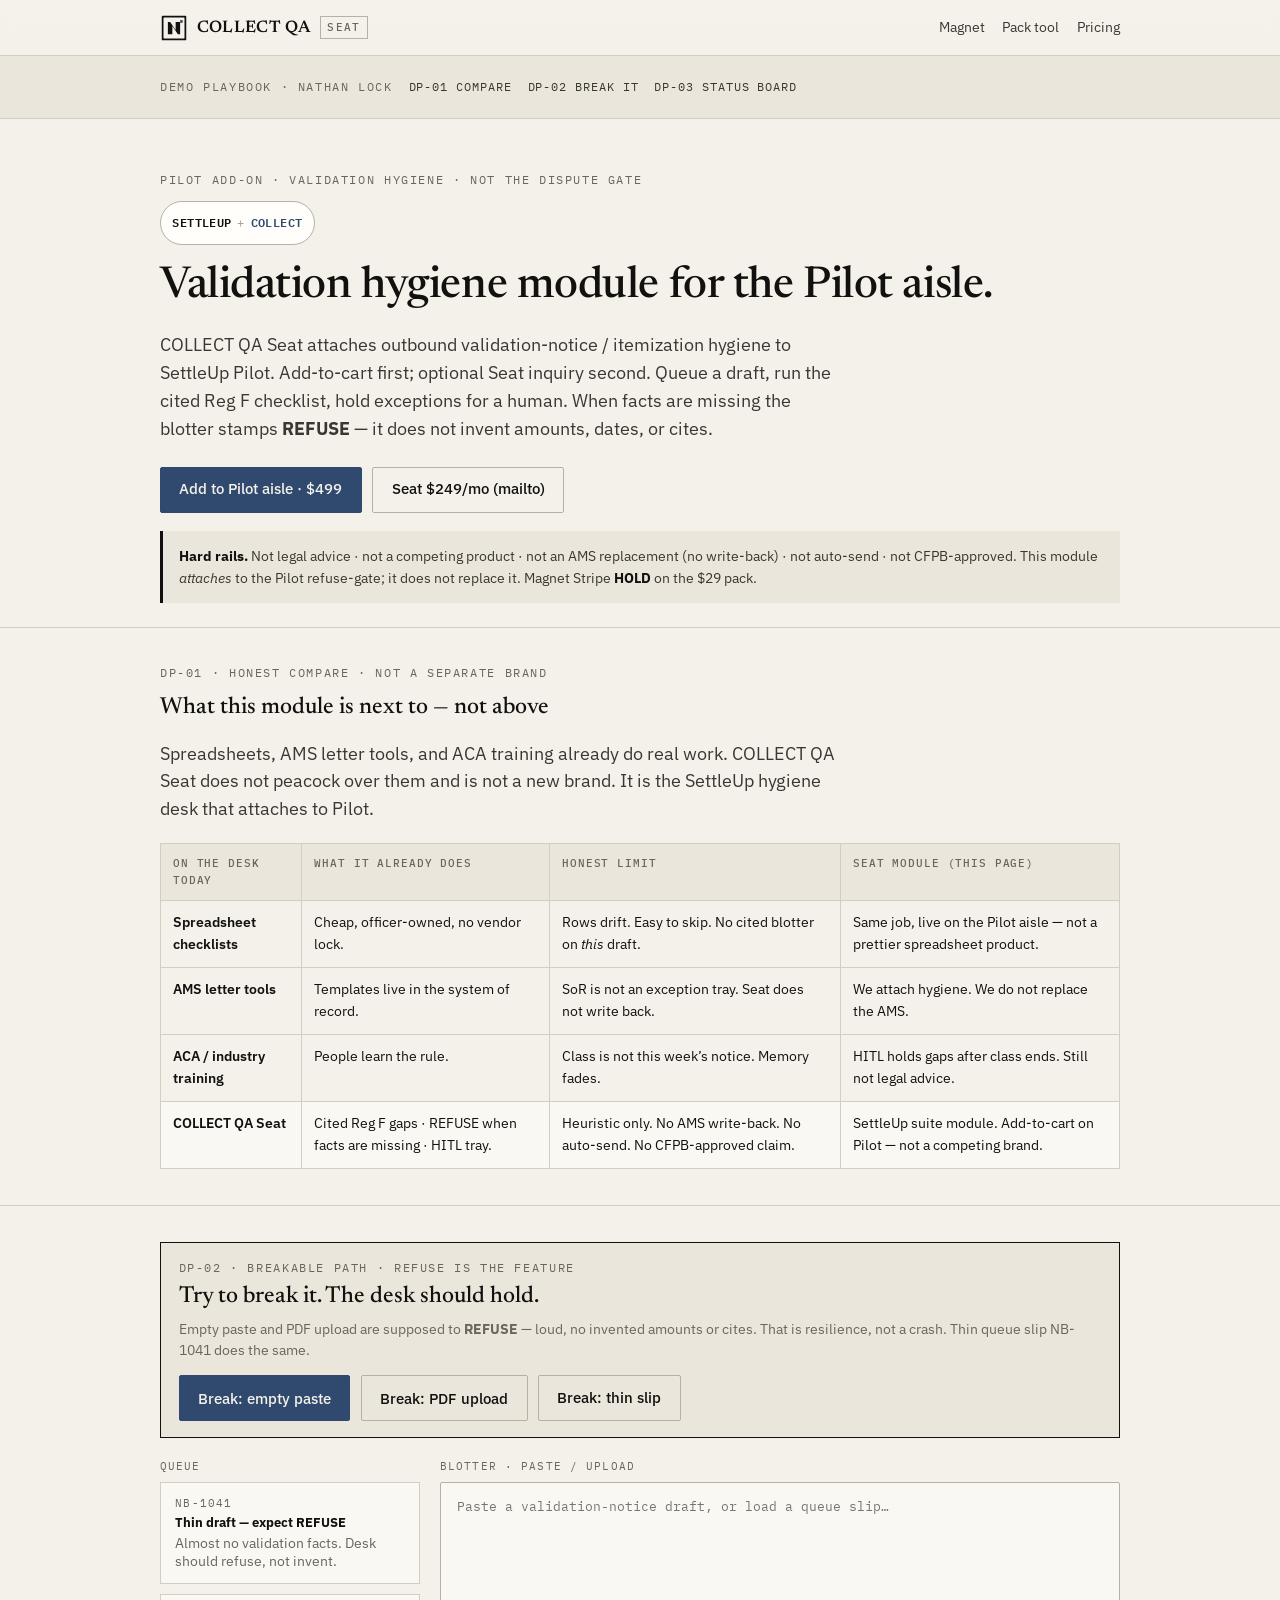
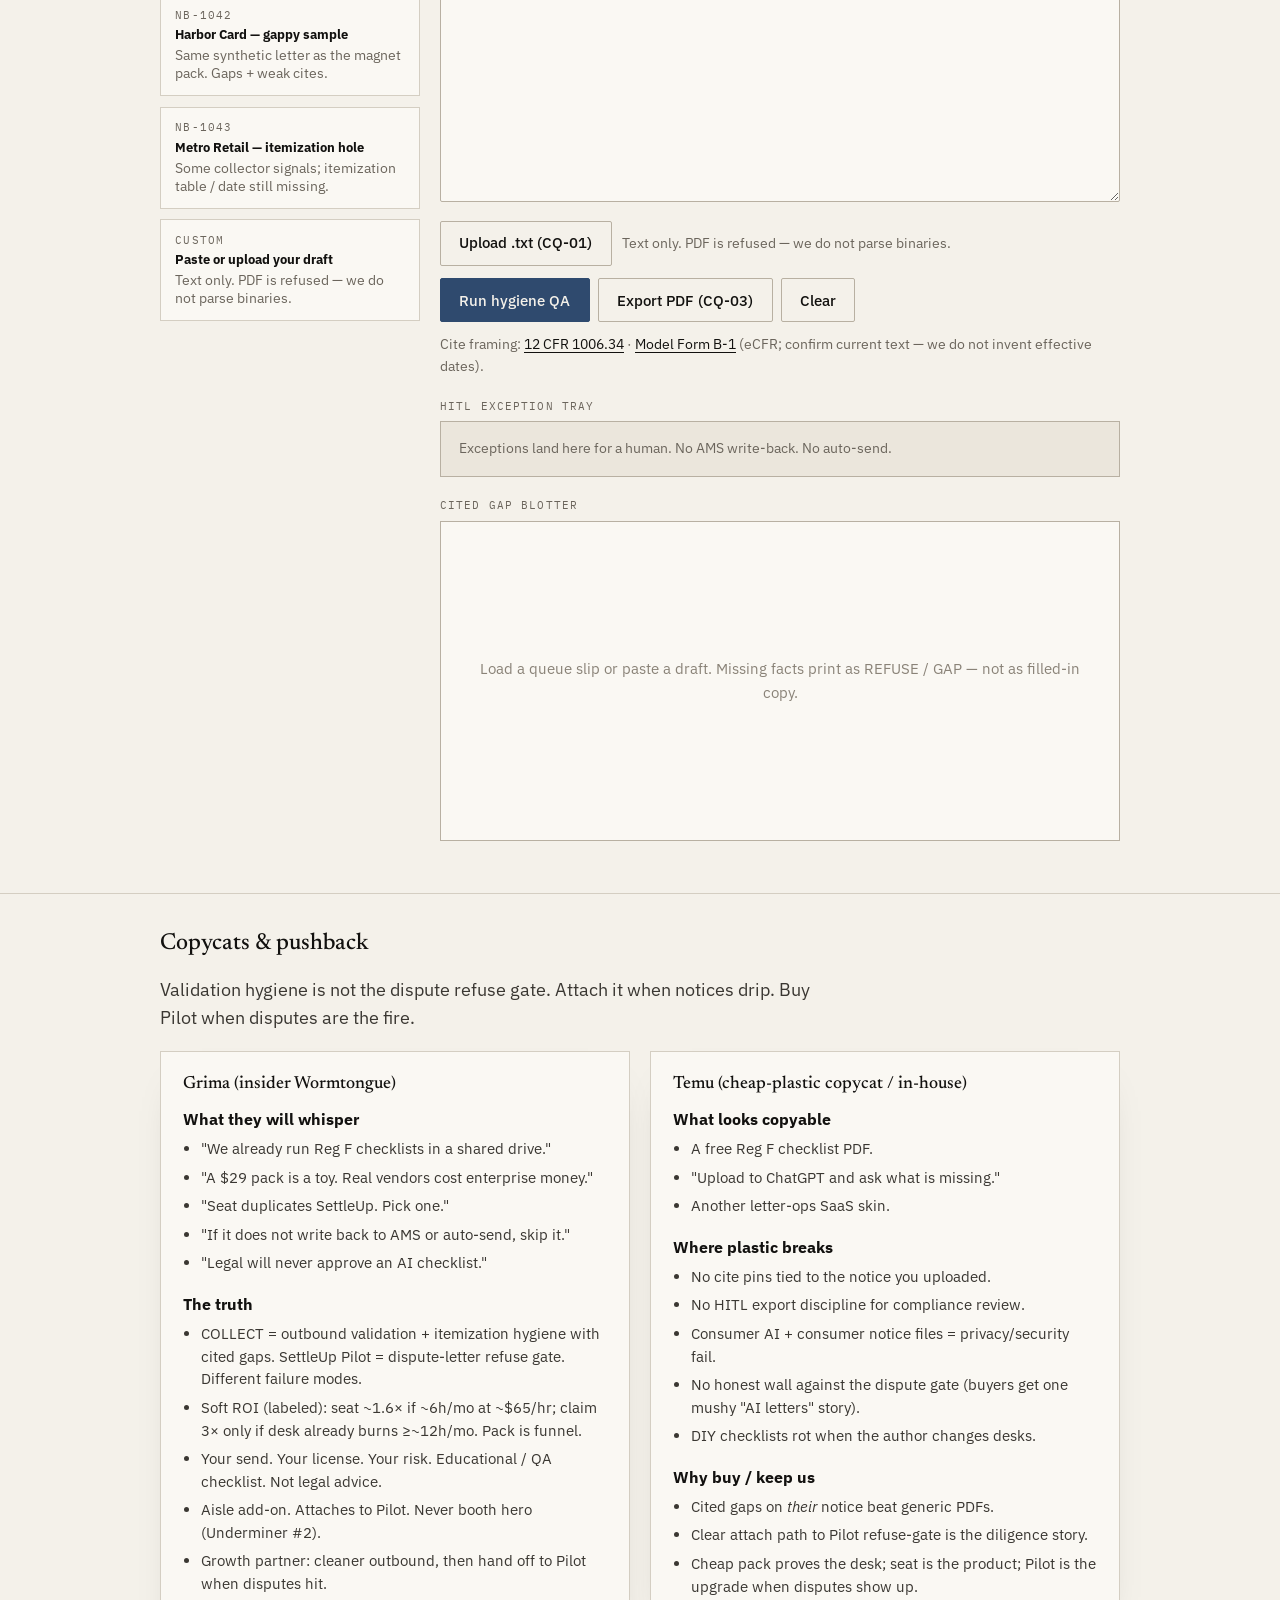
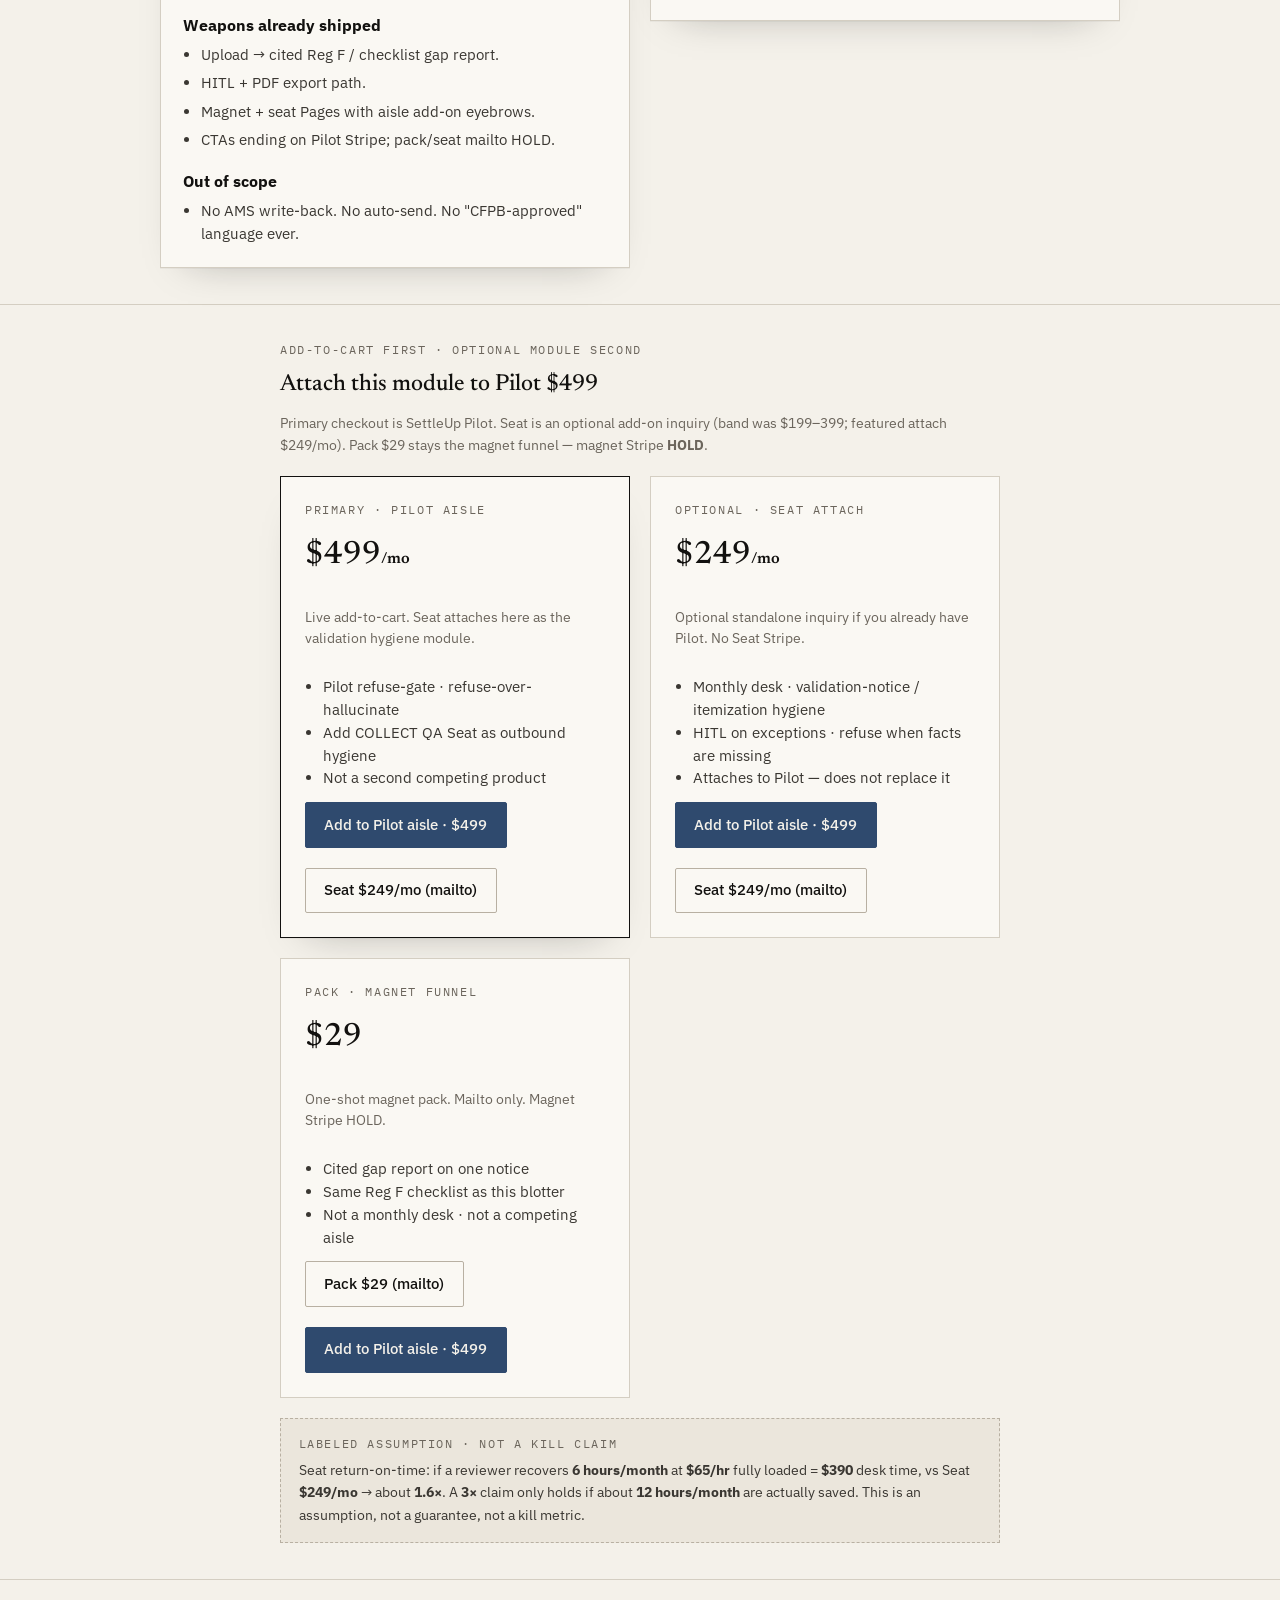
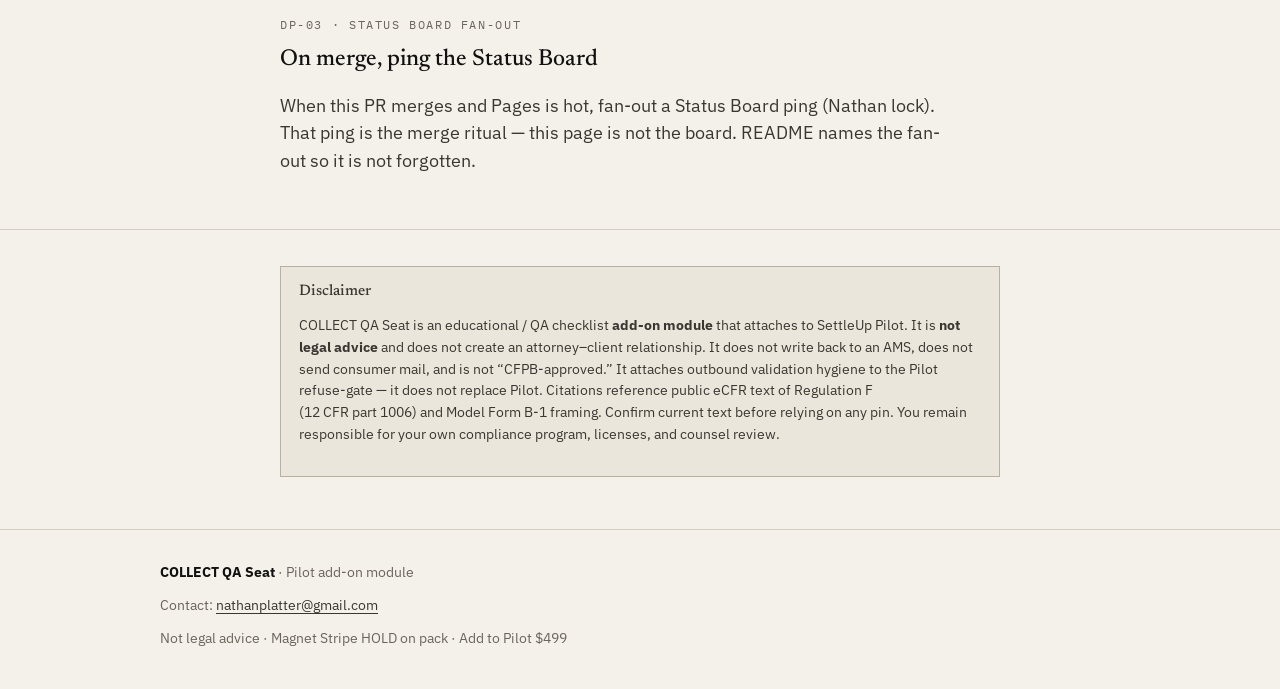
==== seat/index.html @ bcd2f640 "Paste Brand SoT §5 Copycats & pushback on magnet and seat Place the locked Grima/Temu page block bef" ====
<!DOCTYPE html>
<html lang="en">
<head>
  <meta charset="utf-8" />
  <meta name="viewport" content="width=device-width, initial-scale=1, viewport-fit=cover" />
  <title>COLLECT QA Seat — validation hygiene module for SettleUp Pilot</title>
  <meta name="description" content="Add-on module: outbound validation hygiene attaches to the SettleUp Pilot refuse-gate. Not a competing product. Add to Pilot $499. Not legal advice." />
  <link rel="stylesheet" href="../styles.css" />
</head>
<body class="seat-page">
  <header class="site-header">
    <div class="inner">
      <a class="mark" href="../index.html"><img class="np-logo" src="../brand/logo-mark.svg" width="28" height="28" alt=""/>COLLECT QA <span class="code">SEAT</span></a>
      <nav class="nav" aria-label="Primary">
        <a href="../index.html">Magnet</a>
        <a href="../app.html">Pack tool</a>
        <a href="#pricing">Pricing</a>
      </nav>
    </div>
  </header>

  <div class="playbook-bar no-print" id="playbook">
    <div class="inner">
      <p class="eyebrow">Demo Playbook · Nathan lock</p>
      <nav class="playbook-links" aria-label="Demo Playbook">
        <a href="#compare">DP-01 Compare</a>
        <a href="#break">DP-02 Break it</a>
        <a href="#status-board">DP-03 Status Board</a>
      </nav>
    </div>
  </div>

  <main>
    <section class="hero seat-hero">
      <div class="wrap-wide">
        <p class="eyebrow">Pilot add-on · validation hygiene · not the dispute gate</p>
        <p class="suite-chip" aria-label="Suite attach"><span class="suite-chip-brand">SettleUp</span><span class="suite-chip-plus">+</span><span class="suite-chip-mod">COLLECT</span></p>
        <h1>Validation hygiene module for the Pilot aisle.</h1>
        <p class="lede">
          COLLECT QA Seat attaches outbound validation-notice / itemization hygiene to
          SettleUp Pilot. Add-to-cart first; optional Seat inquiry second. Queue a draft,
          run the cited Reg&nbsp;F checklist, hold exceptions for a human. When facts are
          missing the blotter stamps <strong>REFUSE</strong> — it does not invent amounts, dates, or cites.
        </p>
        <div class="btn-row">
          <a class="btn" href="https://buy.stripe.com/dRm00j0GG53F8dVfO17Vm03" target="_blank" rel="noopener noreferrer">Add to Pilot aisle · $499</a>
          <a class="btn btn-ghost" href="mailto:nathanplatter@gmail.com?subject=COLLECT%20QA%20Seat%20%24249%2Fmo&body=I%20want%20to%20attach%20COLLECT%20QA%20Seat%20(%24249%2Fmo%20validation%20hygiene%20module)%20to%20SettleUp%20Pilot.%0A%0ACompany%3A%20%0AContact%3A%20">Seat $249/mo (mailto)</a>
        </div>
        <div class="rail" style="margin-top:1.15rem">
          <strong>Hard rails.</strong>
          Not legal advice · not a competing product · not an AMS replacement (no write-back) ·
          not auto-send · not CFPB-approved. This module <em>attaches</em> to the Pilot refuse-gate;
          it does not replace it. Magnet Stripe <strong>HOLD</strong> on the $29 pack.
        </div>
      </div>
    </section>

    <section class="section" id="compare">
      <div class="wrap-wide">
        <p class="eyebrow">DP-01 · honest compare · not a separate brand</p>
        <h2>What this module is next to — not above</h2>
        <p class="lede" style="margin-bottom:0.25rem">
          Spreadsheets, AMS letter tools, and ACA training already do real work.
          COLLECT QA Seat does not peacock over them and is not a new brand.
          It is the SettleUp hygiene desk that attaches to Pilot.
        </p>
        <div style="overflow-x:auto">
          <table class="compare-table">
            <thead>
              <tr>
                <th scope="col">On the desk today</th>
                <th scope="col">What it already does</th>
                <th scope="col">Honest limit</th>
                <th scope="col">Seat module (this page)</th>
              </tr>
            </thead>
            <tbody>
              <tr>
                <td class="who">Spreadsheet checklists</td>
                <td>Cheap, officer-owned, no vendor lock.</td>
                <td>Rows drift. Easy to skip. No cited blotter on <em>this</em> draft.</td>
                <td>Same job, live on the Pilot aisle — not a prettier spreadsheet product.</td>
              </tr>
              <tr>
                <td class="who">AMS letter tools</td>
                <td>Templates live in the system of record.</td>
                <td>SoR is not an exception tray. Seat does not write back.</td>
                <td>We attach hygiene. We do not replace the AMS.</td>
              </tr>
              <tr>
                <td class="who">ACA / industry training</td>
                <td>People learn the rule.</td>
                <td>Class is not this week’s notice. Memory fades.</td>
                <td>HITL holds gaps after class ends. Still not legal advice.</td>
              </tr>
              <tr class="ours">
                <td class="who">COLLECT QA Seat</td>
                <td>Cited Reg&nbsp;F gaps · REFUSE when facts are missing · HITL tray.</td>
                <td>Heuristic only. No AMS write-back. No auto-send. No CFPB-approved claim.</td>
                <td>SettleUp suite module. Add-to-cart on Pilot — not a competing brand.</td>
              </tr>
            </tbody>
          </table>
        </div>
      </div>
    </section>

    <section class="section" id="break">
      <div class="wrap-wide">
        <div class="break-callout">
          <p class="eyebrow" style="margin:0 0 0.4rem">DP-02 · breakable path · refuse is the feature</p>
          <h2 style="margin-bottom:0.45rem">Try to break it. The desk should hold.</h2>
          <p class="small muted" style="margin:0 0 0.85rem">
            Empty paste and PDF upload are supposed to <strong>REFUSE</strong> — loud, no invented
            amounts or cites. That is resilience, not a crash. Thin queue slip NB-1041 does the same.
          </p>
          <div class="btn-row" style="margin:0">
            <button type="button" class="btn" id="btn-break-empty">Break: empty paste</button>
            <button type="button" class="btn btn-ghost" id="btn-break-pdf">Break: PDF upload</button>
            <a class="btn btn-ghost" href="?slip=thin">Break: thin slip</a>
          </div>
        </div>
        <div class="desk">
          <aside class="desk-queue">
            <label class="field-label">Queue</label>
            <div id="queue" class="queue"></div>
          </aside>

          <div class="desk-blotter">
            <div class="blotter-meta">
              <label class="field-label" for="notice">Blotter · <span id="docket-label">Paste / upload</span></label>
            </div>
            <textarea id="notice" spellcheck="false" placeholder="Paste a validation-notice draft, or load a queue slip…"></textarea>
            <div class="upload-row">
              <label class="btn btn-ghost file-btn" for="notice-file">Upload .txt (CQ-01)</label>
              <input id="notice-file" type="file" accept=".txt,.text,.md,.html,.htm,.csv,text/plain" />
              <span class="small muted">Text only. PDF is refused — we do not parse binaries.</span>
            </div>
            <div class="toolbar">
              <button type="button" class="btn" id="btn-run">Run hygiene QA</button>
              <button type="button" class="btn btn-ghost" id="btn-print">Export PDF (CQ-03)</button>
              <button type="button" class="btn btn-ghost" id="btn-clear">Clear</button>
            </div>
            <p class="small muted" style="margin-top:0.75rem">
              Cite framing:
              <a href="https://www.ecfr.gov/current/title-12/part-1006/section-1006.34" rel="noopener" target="_blank">12 CFR 1006.34</a>
              ·
              <a href="https://www.ecfr.gov/current/title-12/appendix-Appendix%20B%20to%20Part%201006" rel="noopener" target="_blank">Model Form B-1</a>
              (eCFR; confirm current text — we do not invent effective dates).
            </p>

            <label class="field-label" style="margin-top:1.25rem">HITL exception tray</label>
            <div class="hitl-tray" id="hitl">
              <p class="small muted" style="margin:0">Exceptions land here for a human. No AMS write-back. No auto-send.</p>
            </div>

            <label class="field-label" style="margin-top:1.25rem">Cited gap blotter</label>
            <div class="report empty seat-report" id="report" aria-live="polite">
              <span>Load a queue slip or paste a draft. Missing facts print as REFUSE / GAP — not as filled-in copy.</span>
            </div>
          </div>
        </div>
      </div>
    </section>

    <section class="section" id="copycats">
      <div class="wrap-wide">
        <h2>Copycats &amp; pushback</h2>
        <p class="lede">
          Validation hygiene is not the dispute refuse gate. Attach it when notices drip. Buy Pilot when disputes are the fire.
        </p>
        <div class="snakes-grid">
          <article class="snake-card" id="grima">
            <h3>Grima (insider Wormtongue)</h3>

            <h4>What they will whisper</h4>
            <ul>
              <li>"We already run Reg F checklists in a shared drive."</li>
              <li>"A $29 pack is a toy. Real vendors cost enterprise money."</li>
              <li>"Seat duplicates SettleUp. Pick one."</li>
              <li>"If it does not write back to AMS or auto-send, skip it."</li>
              <li>"Legal will never approve an AI checklist."</li>
            </ul>

            <h4>The truth</h4>
            <ul>
              <li>COLLECT = outbound validation + itemization hygiene with cited gaps. SettleUp Pilot = dispute-letter refuse gate. Different failure modes.</li>
              <li>Soft ROI (labeled): seat ~1.6× if ~6h/mo at ~$65/hr; claim 3× only if desk already burns ≥~12h/mo. Pack is funnel.</li>
              <li>Your send. Your license. Your risk. Educational / QA checklist. Not legal advice.</li>
              <li>Aisle add-on. Attaches to Pilot. Never booth hero (Underminer #2).</li>
              <li>Growth partner: cleaner outbound, then hand off to Pilot when disputes hit.</li>
            </ul>

            <h4>Weapons already shipped</h4>
            <ul>
              <li>Upload → cited Reg F / checklist gap report.</li>
              <li>HITL + PDF export path.</li>
              <li>Magnet + seat Pages with aisle add-on eyebrows.</li>
              <li>CTAs ending on Pilot Stripe; pack/seat mailto HOLD.</li>
            </ul>

            <h4>Out of scope</h4>
            <ul>
              <li>No AMS write-back. No auto-send. No "CFPB-approved" language ever.</li>
            </ul>
          </article>

          <article class="snake-card" id="temu">
            <h3>Temu (cheap-plastic copycat / in-house)</h3>

            <h4>What looks copyable</h4>
            <ul>
              <li>A free Reg F checklist PDF.</li>
              <li>"Upload to ChatGPT and ask what is missing."</li>
              <li>Another letter-ops SaaS skin.</li>
            </ul>

            <h4>Where plastic breaks</h4>
            <ul>
              <li>No cite pins tied to the notice you uploaded.</li>
              <li>No HITL export discipline for compliance review.</li>
              <li>Consumer AI + consumer notice files = privacy/security fail.</li>
              <li>No honest wall against the dispute gate (buyers get one mushy "AI letters" story).</li>
              <li>DIY checklists rot when the author changes desks.</li>
            </ul>

            <h4>Why buy / keep us</h4>
            <ul>
              <li>Cited gaps on <em>their</em> notice beat generic PDFs.</li>
              <li>Clear attach path to Pilot refuse-gate is the diligence story.</li>
              <li>Cheap pack proves the desk; seat is the product; Pilot is the upgrade when disputes show up.</li>
            </ul>
          </article>
        </div>
      </div>
    </section>

    <section class="section" id="pricing">
      <div class="wrap">
        <p class="eyebrow">Add-to-cart first · optional module second</p>
        <h2>Attach this module to Pilot $499</h2>
        <p class="muted small" style="margin-bottom:1.25rem">
          Primary checkout is SettleUp Pilot. Seat is an optional add-on inquiry (band was $199–399;
          featured attach $249/mo). Pack $29 stays the magnet funnel — magnet Stripe <strong>HOLD</strong>.
        </p>
        <div class="grid-2">
          <div class="price-card featured">
            <p class="eyebrow" style="margin:0">Primary · Pilot aisle</p>
            <div class="amount">$499<span style="font-size:1rem;font-weight:600">/mo</span></div>
            <p class="small muted">Live add-to-cart. Seat attaches here as the validation hygiene module.</p>
            <ul>
              <li>Pilot refuse-gate · refuse-over-hallucinate</li>
              <li>Add COLLECT QA Seat as outbound hygiene</li>
              <li>Not a second competing product</li>
            </ul>
            <a class="btn" href="https://buy.stripe.com/dRm00j0GG53F8dVfO17Vm03" target="_blank" rel="noopener noreferrer">
              Add to Pilot aisle · $499
            </a>
            <a class="btn btn-ghost" href="mailto:nathanplatter@gmail.com?subject=COLLECT%20QA%20Seat%20module%20attach&body=I%20want%20to%20attach%20COLLECT%20QA%20Seat%20(validation%20hygiene%20module)%20to%20SettleUp%20Pilot.%0A%0ACompany%3A%20%0AContact%3A%20">
              Seat $249/mo (mailto)
            </a>
          </div>
          <div class="price-card">
            <p class="eyebrow" style="margin:0">Optional · Seat attach</p>
            <div class="amount">$249<span style="font-size:1rem;font-weight:600">/mo</span></div>
            <p class="small muted">Optional standalone inquiry if you already have Pilot. No Seat Stripe.</p>
            <ul>
              <li>Monthly desk · validation-notice / itemization hygiene</li>
              <li>HITL on exceptions · refuse when facts are missing</li>
              <li>Attaches to Pilot — does not replace it</li>
            </ul>
            <a class="btn" href="https://buy.stripe.com/dRm00j0GG53F8dVfO17Vm03" target="_blank" rel="noopener noreferrer">
              Add to Pilot aisle · $499
            </a>
            <a class="btn btn-ghost" href="mailto:nathanplatter@gmail.com?subject=COLLECT%20QA%20Seat%20module%20attach&body=I%20want%20to%20attach%20COLLECT%20QA%20Seat%20(validation%20hygiene%20module)%20to%20SettleUp%20Pilot.%0A%0ACompany%3A%20%0AContact%3A%20">
              Seat $249/mo (mailto)
            </a>
          </div>
          <div class="price-card">
            <p class="eyebrow" style="margin:0">Pack · magnet funnel</p>
            <div class="amount">$29</div>
            <p class="small muted">One-shot magnet pack. Mailto only. Magnet Stripe HOLD.</p>
            <ul>
              <li>Cited gap report on one notice</li>
              <li>Same Reg F checklist as this blotter</li>
              <li>Not a monthly desk · not a competing aisle</li>
            </ul>
            <a class="btn btn-ghost" href="mailto:nathanplatter@gmail.com?subject=COLLECT%20QA%20pack%20%2429&body=I%20want%20a%20COLLECT%20QA%20pack%20(%2429).">
              Pack $29 (mailto)
            </a>
            <a class="btn" href="https://buy.stripe.com/dRm00j0GG53F8dVfO17Vm03" target="_blank" rel="noopener noreferrer">
              Add to Pilot aisle · $499
            </a>
          </div>
        </div>
        <div class="assumption" id="roi">
          <p class="eyebrow" style="margin:0 0 0.4rem">Labeled assumption · not a kill claim</p>
          <p style="margin:0">
            Seat return-on-time: if a reviewer recovers <strong>6 hours/month</strong> at
            <strong>$65/hr</strong> fully loaded = <strong>$390</strong> desk time, vs Seat
            <strong>$249/mo</strong> → about <strong>1.6×</strong>. A <strong>3×</strong> claim
            only holds if about <strong>12 hours/month</strong> are actually saved.
            This is an assumption, not a guarantee, not a kill metric.
          </p>
        </div>
      </div>
    </section>

    <section class="section" id="status-board">
      <div class="wrap">
        <p class="eyebrow">DP-03 · Status Board fan-out</p>
        <h2>On merge, ping the Status Board</h2>
        <p class="lede">
          When this PR merges and Pages is hot, fan-out a Status Board ping (Nathan lock).
          That ping is the merge ritual — this page is not the board. README names the
          fan-out so it is not forgotten.
        </p>
      </div>
    </section>

    <section class="section" id="disclaimer">
      <div class="wrap">
        <div class="disclaimer-box">
          <h3>Disclaimer</h3>
          <p>
            COLLECT QA Seat is an educational / QA checklist <strong>add-on module</strong> that
            attaches to SettleUp Pilot. It is <strong>not legal advice</strong> and does not create
            an attorney–client relationship. It does not write back to an AMS, does not send
            consumer mail, and is not “CFPB-approved.” It attaches outbound validation hygiene
            to the Pilot refuse-gate — it does not replace Pilot. Citations reference public eCFR text
            of Regulation&nbsp;F (12&nbsp;CFR&nbsp;part&nbsp;1006) and Model Form&nbsp;B-1 framing.
            Confirm current text before relying on any pin. You remain responsible for your
            own compliance program, licenses, and counsel review.
          </p>
        </div>
      </div>
    </section>
  </main>

  <footer class="site-footer">
    <div class="inner">
      <div><strong style="color:var(--ink)">COLLECT QA Seat</strong> · Pilot add-on module</div>
      <div>Contact: <a href="mailto:nathanplatter@gmail.com">nathanplatter@gmail.com</a></div>
      <div>Not legal advice · Magnet Stripe HOLD on pack · Add to Pilot $499</div>
    </div>
  </footer>

  <script src="../sample.js"></script>
  <script src="../checklist.js"></script>
  <script src="../seat.js"></script>
</body>
</html>
---- styles.css ----
/* Nathan Brand SoT — Platter Gate paper theme (P1 re-skin 2026-09-07) */
@import url('./brand/tokens.css');

:root {
  /* Local demo extras on top of Nathan Brand SoT aliases */
  --gap-loud: #5a2e28;
  --safe: env(safe-area-inset-bottom, 0px);
}

/* COLLECT QA — premium quiet editorial paper/ink (LotBeacon / Both Sides family) */


*, *::before, *::after { box-sizing: border-box; }
html { color-scheme: light; -webkit-font-smoothing: antialiased; }
body {
  margin: 0;
  min-height: 100dvh;
  background:
    linear-gradient(180deg, #f7f4ee 0%, var(--paper) 120px),
    var(--paper);
  color: var(--ink);
  font-family: var(--font-sans);
  font-size: 16px;
  line-height: 1.55;
}
a { color: var(--ink); text-underline-offset: 3px; }
a:hover { color: var(--ink-2); }
img { max-width: 100%; }

.wrap { width: min(100% - 2rem, var(--max)); margin-inline: auto; }
.wrap-wide { width: min(100% - 2rem, var(--wide)); margin-inline: auto; }

/* —— header —— */
.site-header {
  border-bottom: 1px solid var(--line);
  background: rgba(244,241,234,0.92);
  backdrop-filter: blur(8px);
  position: sticky;
  top: 0;
  z-index: 20;
}
.site-header .inner {
  width: min(100% - 2rem, var(--wide));
  margin-inline: auto;
  display: flex;
  align-items: center;
  gap: 1rem;
  padding: 0.85rem 0;
}
.mark {
  font-family: var(--font-display);
  font-weight: 600;
  font-size: 1.05rem;
  letter-spacing: 0.02em;
  text-decoration: none;
  color: var(--ink);
  display: flex;
  align-items: baseline;
  gap: 0.45rem;
}
.mark .code {
  font-family: var(--font-mono);
  font-size: 0.68rem;
  font-weight: 500;
  letter-spacing: 0.12em;
  text-transform: uppercase;
  color: var(--ink-3);
  border: 1px solid var(--line-strong);
  padding: 0.15rem 0.4rem;
}
.nav { margin-left: auto; display: flex; gap: 1.1rem; align-items: center; font-size: 0.9rem; flex-wrap: wrap; }
.nav a { text-decoration: none; color: var(--ink-2); }
.nav a:hover { color: var(--ink); text-decoration: underline; }
@media (max-width: 640px) {
  .site-header .inner { flex-wrap: wrap; }
  .nav { margin-left: 0; width: 100%; justify-content: flex-start; gap: 0.85rem; }
}

/* —— type —— */
h1, h2, h3 { font-family: var(--font-display); font-weight: 500; line-height: 1.2; text-wrap: balance; }
h1 { font-size: clamp(2rem, 4.5vw, 2.75rem); margin: 0 0 0.75rem; letter-spacing: -0.01em; }
h2 { font-size: 1.45rem; margin: 0 0 0.6rem; }
h3 { font-size: 1.1rem; margin: 0 0 0.4rem; }
.lede { font-size: 1.125rem; color: var(--ink-2); max-width: 38em; text-wrap: pretty; }
.eyebrow {
  font-family: var(--font-mono);
  font-size: 0.72rem;
  letter-spacing: 0.14em;
  text-transform: uppercase;
  color: var(--ink-3);
  margin: 0 0 0.75rem;
}
.muted { color: var(--ink-3); }
.small { font-size: 0.875rem; }
.mono { font-family: var(--font-mono); font-variant-numeric: tabular-nums; }

/* —— buttons —— */
.btn {
  display: inline-flex;
  align-items: center;
  justify-content: center;
  gap: 0.4rem;
  font-family: var(--font-sans);
  font-size: 0.92rem;
  font-weight: 500;
  min-height: 44px;
  padding: 0.65rem 1.15rem;
  border: 1px solid var(--ink);
  background: var(--ink);
  color: var(--paper);
  text-decoration: none;
  cursor: pointer;
  border-radius: var(--radius);
  transition: background 0.12s, color 0.12s, border-color 0.12s;
  touch-action: manipulation;
  -webkit-tap-highlight-color: transparent;
}
.btn:hover { background: var(--ink-2); border-color: var(--ink-2); color: var(--paper); }
.btn-ghost {
  background: transparent;
  color: var(--ink);
  border-color: var(--line-strong);
}
.btn-ghost:hover { background: var(--paper-2); color: var(--ink); border-color: var(--ink-3); }
.btn-row { display: flex; flex-wrap: wrap; gap: 0.65rem; margin-top: 1.5rem; }
.btn:disabled { opacity: 0.45; cursor: not-allowed; }

/* —— sections —— */
.hero { padding: 3.25rem 0 2.5rem; }
.section { padding: 2.25rem 0; border-top: 1px solid var(--line); }
.panel {
  background: #faf8f3;
  border: 1px solid var(--line);
  box-shadow: var(--shadow);
  padding: 1.35rem 1.4rem;
}
.panel + .panel { margin-top: 1rem; }
.grid-2 {
  display: grid;
  gap: 1.25rem;
  grid-template-columns: 1fr;
}
@media (min-width: 720px) {
  .grid-2 { grid-template-columns: 1fr 1fr; }
}

/* —— disclaimer / rails —— */
.rail {
  border-left: 3px solid var(--ink);
  padding: 0.85rem 1rem;
  background: var(--paper-2);
  font-size: 0.9rem;
  color: var(--ink-2);
}
.rail strong { color: var(--ink); }
.disclaimer-box {
  border: 1px solid var(--line-strong);
  background: var(--paper-2);
  padding: 1rem 1.15rem;
  font-size: 0.875rem;
  color: var(--ink-2);
}
.disclaimer-box h3 { font-size: 0.95rem; margin-bottom: 0.35rem; }

/* —— pricing —— */
.price-card {
  border: 1px solid var(--line);
  background: #faf8f3;
  padding: 1.5rem;
  display: flex;
  flex-direction: column;
  gap: 0.75rem;
}
.price-card.featured {
  border-color: var(--ink);
  box-shadow: var(--shadow);
}
.price-card .amount {
  font-family: var(--font-display);
  font-size: 2rem;
  font-weight: 500;
}
.price-card ul {
  margin: 0;
  padding-left: 1.1rem;
  color: var(--ink-2);
  font-size: 0.92rem;
}
.price-card .btn { margin-top: auto; align-self: flex-start; }
.price-card .btn + .btn { margin-top: 0.5rem; }

/* —— tool —— */
.tool-layout {
  display: grid;
  gap: 1.25rem;
  grid-template-columns: 1fr;
  padding: 1.75rem 0 3rem;
}
@media (min-width: 900px) {
  .tool-layout { grid-template-columns: 1fr 1fr; align-items: start; }
}
label.field-label {
  display: block;
  font-family: var(--font-mono);
  font-size: 0.7rem;
  letter-spacing: 0.1em;
  text-transform: uppercase;
  color: var(--ink-3);
  margin-bottom: 0.4rem;
}
textarea {
  width: 100%;
  min-height: 320px;
  resize: vertical;
  font-family: var(--font-mono);
  font-size: 0.8rem;
  line-height: 1.5;
  padding: 0.9rem 1rem;
  border: 1px solid var(--line-strong);
  background: #faf8f3;
  color: var(--ink);
  border-radius: var(--radius);
}
textarea:focus-visible, button:focus-visible, a:focus-visible {
  outline: 2px solid var(--ink);
  outline-offset: 2px;
}
.toolbar { display: flex; flex-wrap: wrap; gap: 0.5rem; margin: 0.75rem 0 0; }

/* —— report —— */
.report {
  position: relative;
  border: 1px solid var(--line-strong);
  background: #faf8f3;
  padding: 1.25rem 1.25rem 1.5rem;
  min-height: 320px;
  overflow: hidden;
}
.report.empty {
  display: grid;
  place-items: center;
  color: var(--ink-mute);
  font-size: 0.95rem;
  text-align: center;
  padding: 2rem;
}
.report-head {
  display: flex;
  flex-wrap: wrap;
  justify-content: space-between;
  gap: 0.75rem;
  align-items: baseline;
  border-bottom: 1px solid var(--line);
  padding-bottom: 0.75rem;
  margin-bottom: 1rem;
}
.report-meta { font-size: 0.8rem; color: var(--ink-3); font-family: var(--font-mono); }
.score-row {
  display: flex;
  gap: 0.75rem;
  flex-wrap: wrap;
  margin-bottom: 1rem;
}
.chip {
  display: inline-flex;
  align-items: center;
  gap: 0.35rem;
  font-family: var(--font-mono);
  font-size: 0.72rem;
  letter-spacing: 0.04em;
  padding: 0.28rem 0.55rem;
  border: 1px solid var(--line);
  background: var(--paper);
}
.chip.gap { background: var(--gap-soft); border-color: #c9a59e; color: var(--gap); }
.chip.warn { background: var(--warn-soft); border-color: #d4bc8e; color: var(--warn); }
.chip.ok { background: var(--ok-soft); border-color: #a8c0a2; color: var(--ok); }

.check-list { list-style: none; margin: 0; padding: 0; }
.check-list li {
  border-top: 1px solid var(--line);
  padding: 0.85rem 0;
  display: grid;
  gap: 0.25rem;
}
.check-list li:first-child { border-top: 0; padding-top: 0; }
.check-status {
  font-family: var(--font-mono);
  font-size: 0.68rem;
  letter-spacing: 0.1em;
  text-transform: uppercase;
}
.check-status.missing { color: var(--gap); }
.check-status.weak { color: var(--warn); }
.check-status.found { color: var(--ok); }
.check-cite {
  font-size: 0.78rem;
  color: var(--ink-3);
  font-family: var(--font-mono);
}
.check-cite a { color: var(--ink-3); }

/* watermark */
.watermark {
  pointer-events: none;
  position: absolute;
  inset: 0;
  display: grid;
  place-items: center;
  z-index: 2;
  overflow: hidden;
}
.watermark span {
  font-family: var(--font-display);
  font-size: clamp(2.5rem, 8vw, 4rem);
  font-weight: 500;
  letter-spacing: 0.08em;
  text-transform: uppercase;
  color: rgba(18,17,15,0.07);
  transform: rotate(-28deg);
  white-space: nowrap;
  user-select: none;
}
.report.demo-mode .report-body { position: relative; z-index: 1; }

.unlock-cta,
.cta-aisle {
  margin-top: 1.25rem;
  padding: 1rem 1.1rem;
  border: 1px dashed var(--line-strong);
  background: var(--paper-2);
  font-size: 0.9rem;
}
.unlock-cta .amount,
.cta-aisle .amount { font-family: var(--font-display); font-size: 1.35rem; }

.upload-row {
  display: flex;
  flex-wrap: wrap;
  align-items: center;
  gap: 0.65rem;
  margin-top: 0.75rem;
}
.upload-row input[type="file"] {
  position: absolute;
  width: 1px;
  height: 1px;
  opacity: 0;
  overflow: hidden;
}
.file-btn { cursor: pointer; }

.refuse-stamp {
  border: 3px solid var(--gap);
  color: var(--gap);
  background: var(--gap-soft);
  padding: 0.85rem 1rem;
  margin-bottom: 1rem;
}
.refuse-stamp span {
  font-family: var(--font-display);
  font-size: 1.15rem;
  letter-spacing: 0.14em;
  text-transform: uppercase;
  font-weight: 600;
}
.refuse-stamp p { margin: 0.35rem 0 0; font-size: 0.9rem; color: var(--ink-2); }
.refuse-stamp.kind-hitl {
  border-color: var(--warn);
  color: var(--warn);
  background: var(--warn-soft);
}
.refuse-stamp.kind-clear {
  border-color: var(--ok);
  color: var(--ok);
  background: var(--ok-soft);
}

/* —— Seat desk —— */
.seat-hero { padding-bottom: 1.5rem; }
.desk {
  display: grid;
  gap: 1.25rem;
  grid-template-columns: 1fr;
  padding-bottom: 1rem;
}
@media (min-width: 900px) {
  .desk { grid-template-columns: 260px 1fr; align-items: start; }
}
.queue { display: grid; gap: 0.65rem; }
.queue-slip {
  display: grid;
  gap: 0.2rem;
  width: 100%;
  min-height: 48px;
  text-align: left;
  padding: 0.8rem 0.9rem;
  border: 1px solid var(--line);
  background: #faf8f3;
  color: var(--ink);
  font-family: var(--font-sans);
  cursor: pointer;
  touch-action: manipulation;
}
.queue-slip:hover { border-color: var(--ink-3); }
.queue-slip[aria-pressed="true"] {
  border-color: var(--ink);
  box-shadow: var(--shadow);
}
.queue-docket {
  font-family: var(--font-mono);
  font-size: 0.68rem;
  letter-spacing: 0.1em;
  text-transform: uppercase;
  color: var(--ink-3);
}
.hitl-tray {
  border: 1px solid var(--line-strong);
  background: var(--paper-2);
  padding: 1rem 1.1rem;
}
.hitl-verdict { font-size: 0.9rem; margin-bottom: 0.75rem; }
.hitl-verdict.kind-refuse { color: var(--gap); }
.hitl-verdict.kind-hitl { color: var(--warn); }
.hitl-list { margin: 0; padding-left: 1.1rem; display: grid; gap: 0.65rem; }
.hitl-row {
  display: flex;
  gap: 0.65rem;
  align-items: flex-start;
  min-height: 44px;
}
.hitl-row input { margin-top: 0.3rem; width: 18px; height: 18px; }
.assumption {
  margin-top: 1.25rem;
  padding: 1rem 1.1rem;
  border: 1px dashed var(--line-strong);
  background: var(--paper-2);
  font-size: 0.9rem;
  color: var(--ink-2);
}

/* Copycats & pushback — Brand SoT §5 (paper/ink cards) */
.snakes-grid {
  display: grid;
  gap: 1.25rem;
  grid-template-columns: 1fr;
  margin-top: 1.25rem;
}
@media (min-width: 720px) {
  .snakes-grid { grid-template-columns: 1fr 1fr; align-items: start; }
}
.snake-card {
  background: #faf8f3;
  border: 1px solid var(--line);
  box-shadow: var(--shadow);
  padding: 1.35rem 1.4rem;
}
.snake-card h3 { margin-bottom: 0.75rem; }
.snake-card h4 {
  font-size: 1rem;
  margin: 1.05rem 0 0.4rem;
}
.snake-card h4:first-of-type { margin-top: 0.15rem; }
.snake-card ul {
  margin: 0;
  padding-left: 1.1rem;
  color: var(--ink-2);
  font-size: 0.92rem;
}
.snake-card li + li { margin-top: 0.35rem; }

.playbook-bar {
  border-bottom: 1px solid var(--line);
  background: var(--paper-2);
  position: sticky;
  top: 52px;
  z-index: 19;
}
.playbook-bar .inner {
  width: min(100% - 2rem, var(--wide));
  margin-inline: auto;
  display: flex;
  flex-wrap: wrap;
  align-items: center;
  gap: 0.65rem 1rem;
  padding: 0.55rem 0;
}
.playbook-bar .eyebrow { margin: 0; }
.playbook-links { display: flex; flex-wrap: wrap; gap: 0.65rem 1rem; }
.playbook-links a {
  font-family: var(--font-mono);
  font-size: 0.72rem;
  letter-spacing: 0.08em;
  text-transform: uppercase;
  text-decoration: none;
  color: var(--ink-2);
  min-height: 44px;
  display: inline-flex;
  align-items: center;
}
.playbook-links a:hover { color: var(--ink); text-decoration: underline; }

.compare-table {
  width: 100%;
  border-collapse: collapse;
  font-size: 0.88rem;
  margin-top: 1rem;
}
.compare-table th,
.compare-table td {
  border: 1px solid var(--line);
  padding: 0.7rem 0.75rem;
  text-align: left;
  vertical-align: top;
}
.compare-table th {
  font-family: var(--font-mono);
  font-size: 0.68rem;
  letter-spacing: 0.08em;
  text-transform: uppercase;
  font-weight: 500;
  background: var(--paper-2);
  color: var(--ink-3);
}
.compare-table tr.ours td { background: #faf8f3; }
.compare-table .who { font-weight: 600; color: var(--ink); }

.break-callout {
  border: 1px solid var(--ink);
  background: var(--paper-2);
  padding: 1rem 1.1rem;
  margin-bottom: 1.25rem;
}

/* footer */
.site-footer {
  border-top: 1px solid var(--line);
  padding: 2rem 0 2.5rem;
  margin-top: 1rem;
  font-size: 0.85rem;
  color: var(--ink-3);
}
.site-footer .inner {
  width: min(100% - 2rem, var(--wide));
  margin-inline: auto;
  display: grid;
  gap: 0.75rem;
}
.site-footer a { color: var(--ink-2); }

@media print {
  .site-header, .toolbar, .btn-row, .unlock-cta, .cta-aisle, .site-footer, .nav,
  .upload-row, .desk-queue, .no-print, .seat-hero .btn-row, .playbook-bar,
  .break-callout { display: none !important; }
  body { background: white; }
  .report, .hitl-tray { box-shadow: none; break-inside: avoid; }
  .watermark span { color: rgba(0,0,0,0.12); }
  .desk { grid-template-columns: 1fr; }
}


/* Brand P1 — steel primary CTA (not ink fill / not Tailwind blue) */
.btn {
  border-color: var(--np-steel);
  background: var(--np-steel);
  color: var(--np-paper);
}
.btn:hover {
  background: var(--np-steel-muted);
  border-color: var(--np-steel-muted);
  color: var(--np-paper);
}
.btn-ghost {
  background: transparent;
  color: var(--ink);
  border-color: var(--line-strong);
}
.btn-ghost:hover {
  background: var(--paper-2);
  color: var(--ink);
  border-color: var(--ink-3);
}
.mark .np-logo {
  width: 28px;
  height: 28px;
  flex: 0 0 28px;
  display: block;
}
.mark { align-items: center; gap: 0.55rem; }
.suite-chip-mod { color: var(--np-steel) !important; }
.price-card--primary {
  border-color: var(--np-steel) !important;
  box-shadow: var(--shadow), 0 0 0 4px color-mix(in srgb, var(--np-steel) 14%, transparent);
}
.work-card .chip.live {
  background: var(--np-steel);
  border-color: var(--np-steel);
  color: var(--np-paper);
}

.suite-chip{
  display:inline-flex;align-items:center;gap:.35rem;
  margin:0 0 1rem;padding:.4rem .7rem;min-height:44px;
  border:1px solid var(--line-strong);border-radius:999px;
  background:#fffefb;font-family:var(--font-mono);font-size:.72rem;
  letter-spacing:.04em;text-transform:uppercase;color:var(--ink-2);
}
.suite-chip-brand{font-weight:600;color:var(--ink)}
.suite-chip-plus{opacity:.45}
.suite-chip-mod{font-weight:600;color:var(--np-steel)}
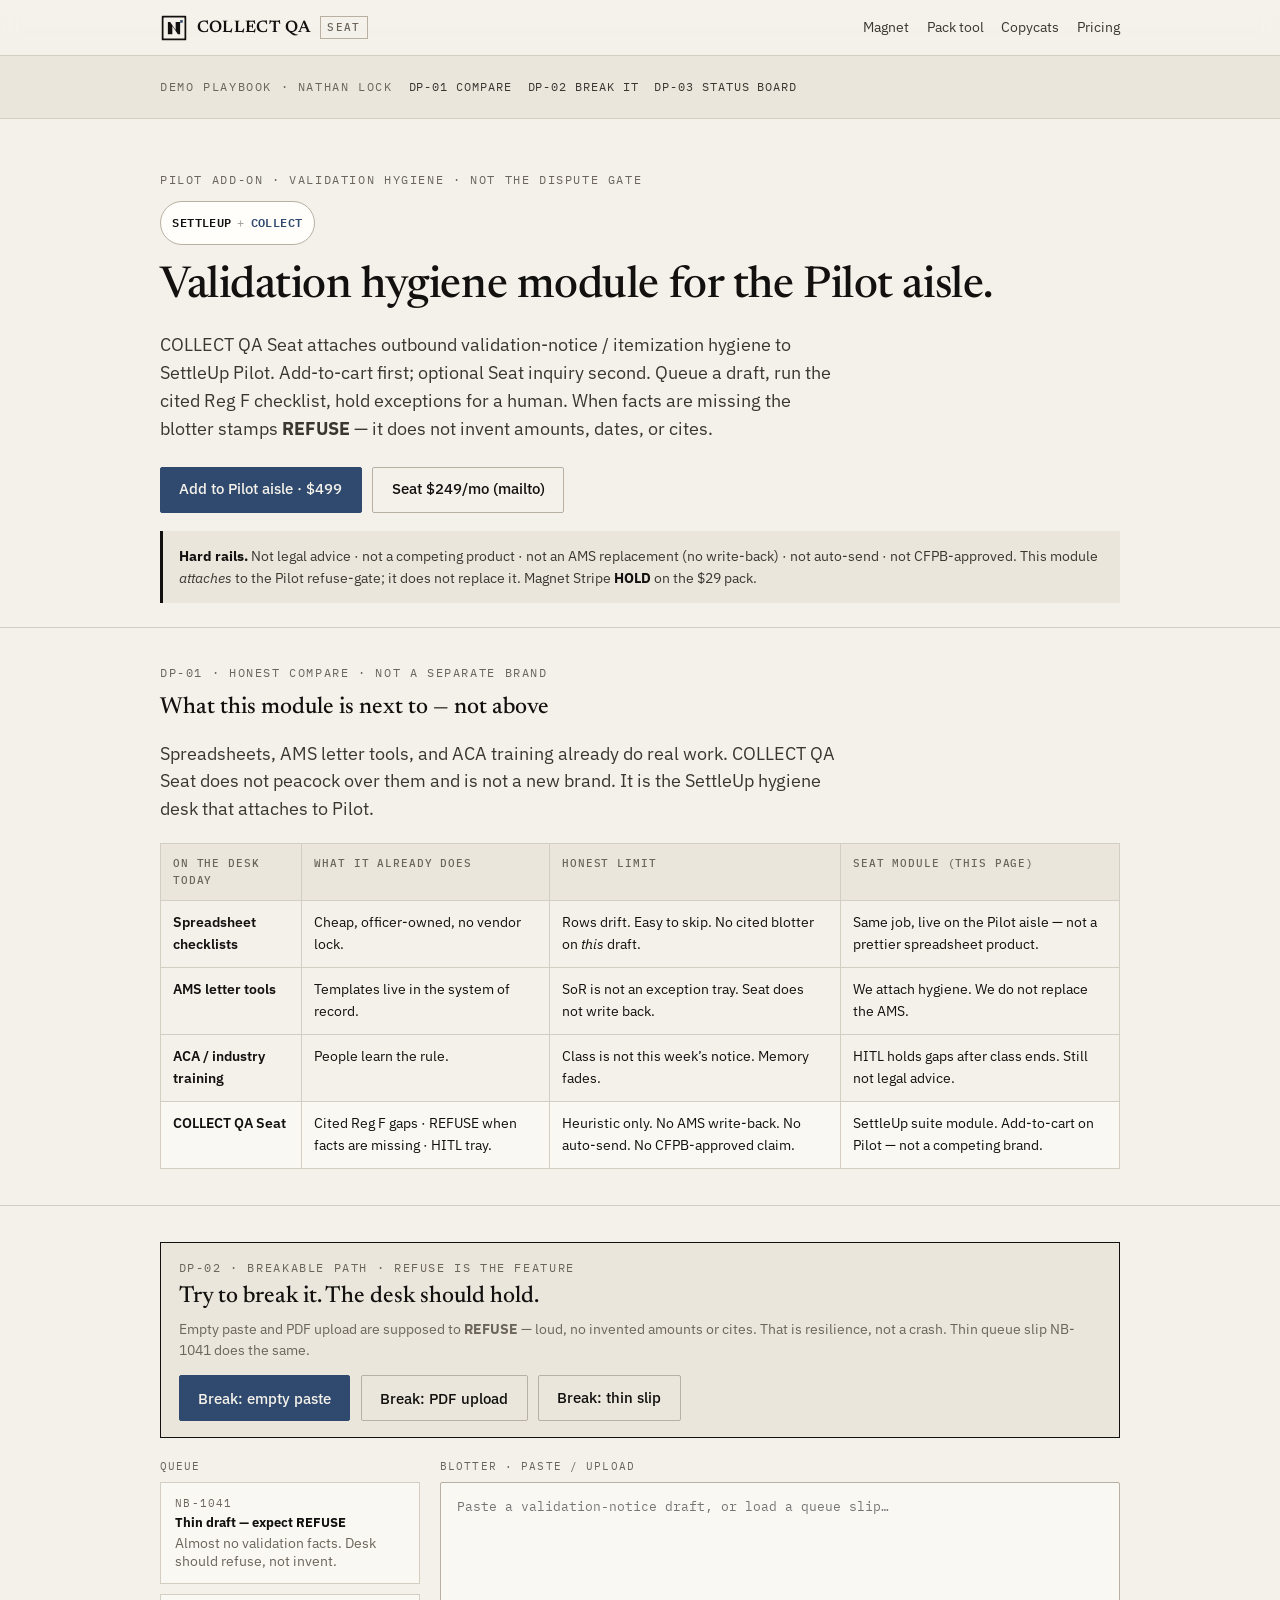
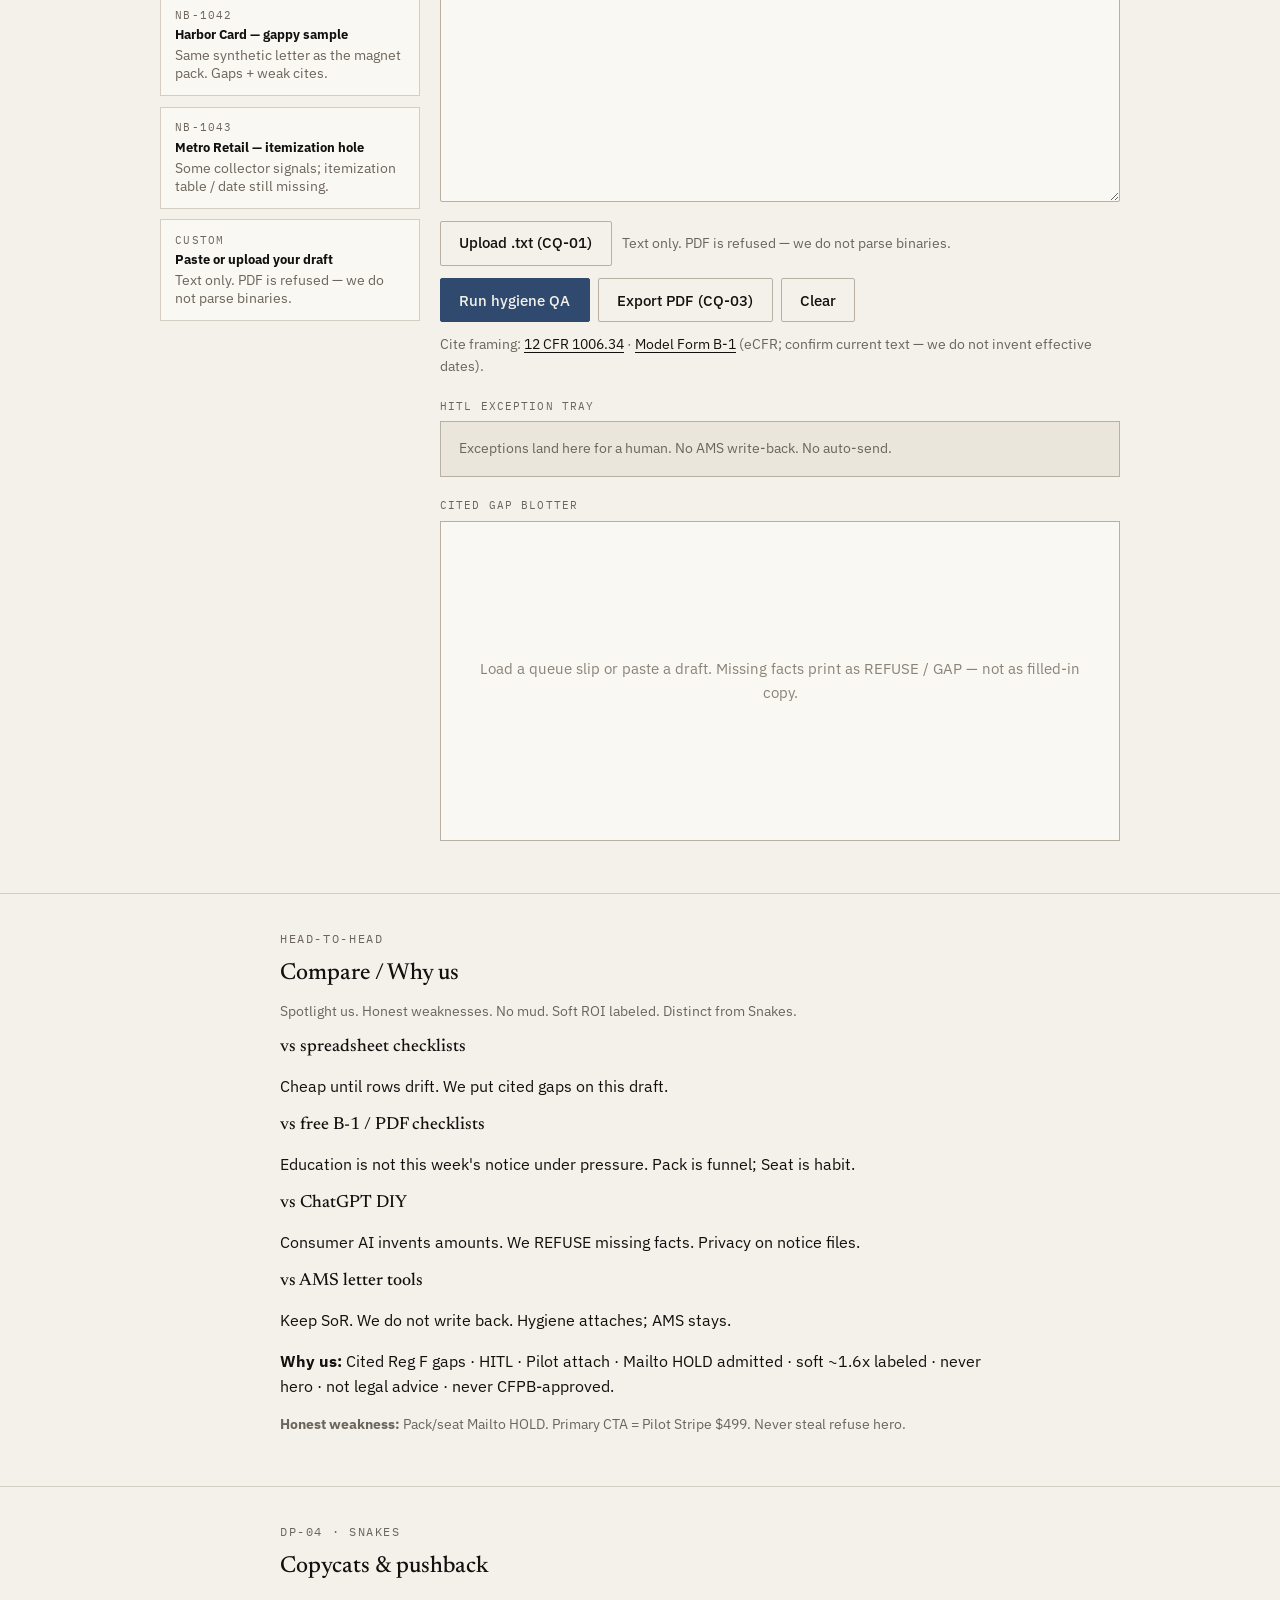
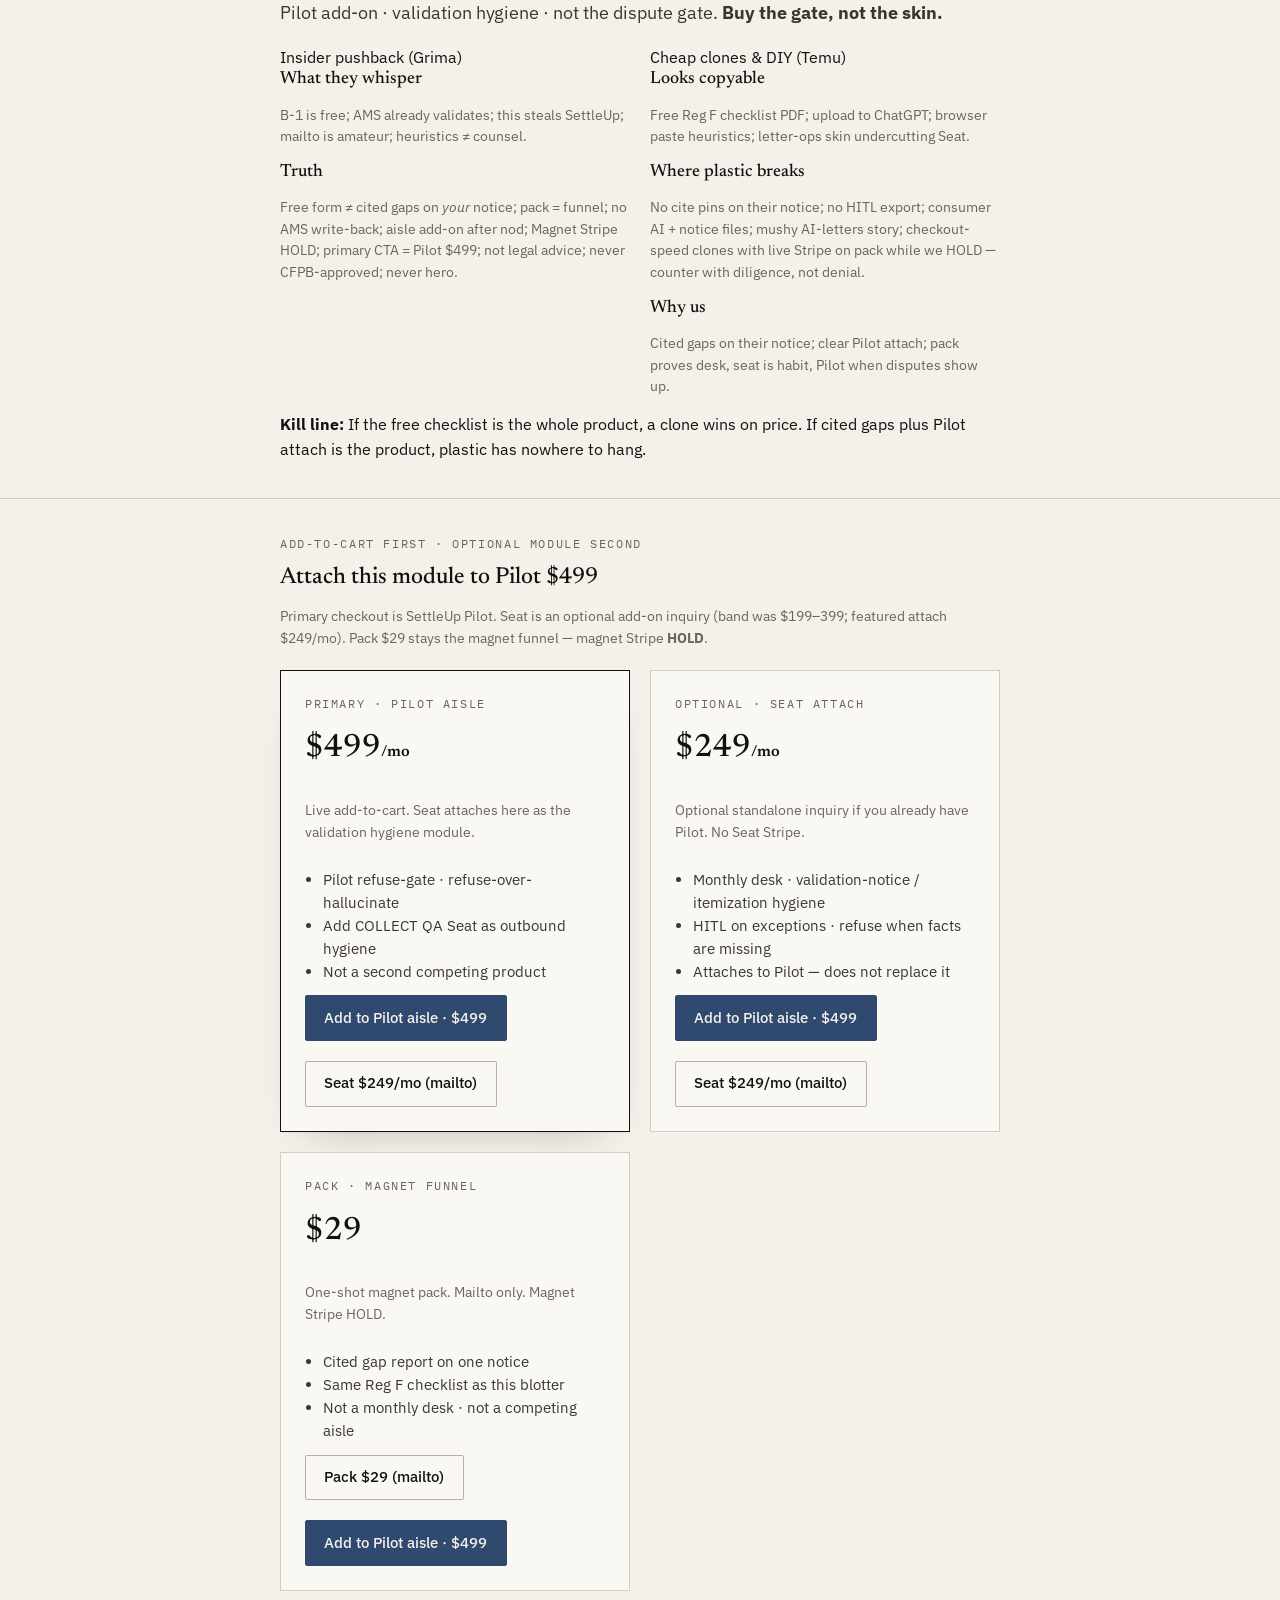
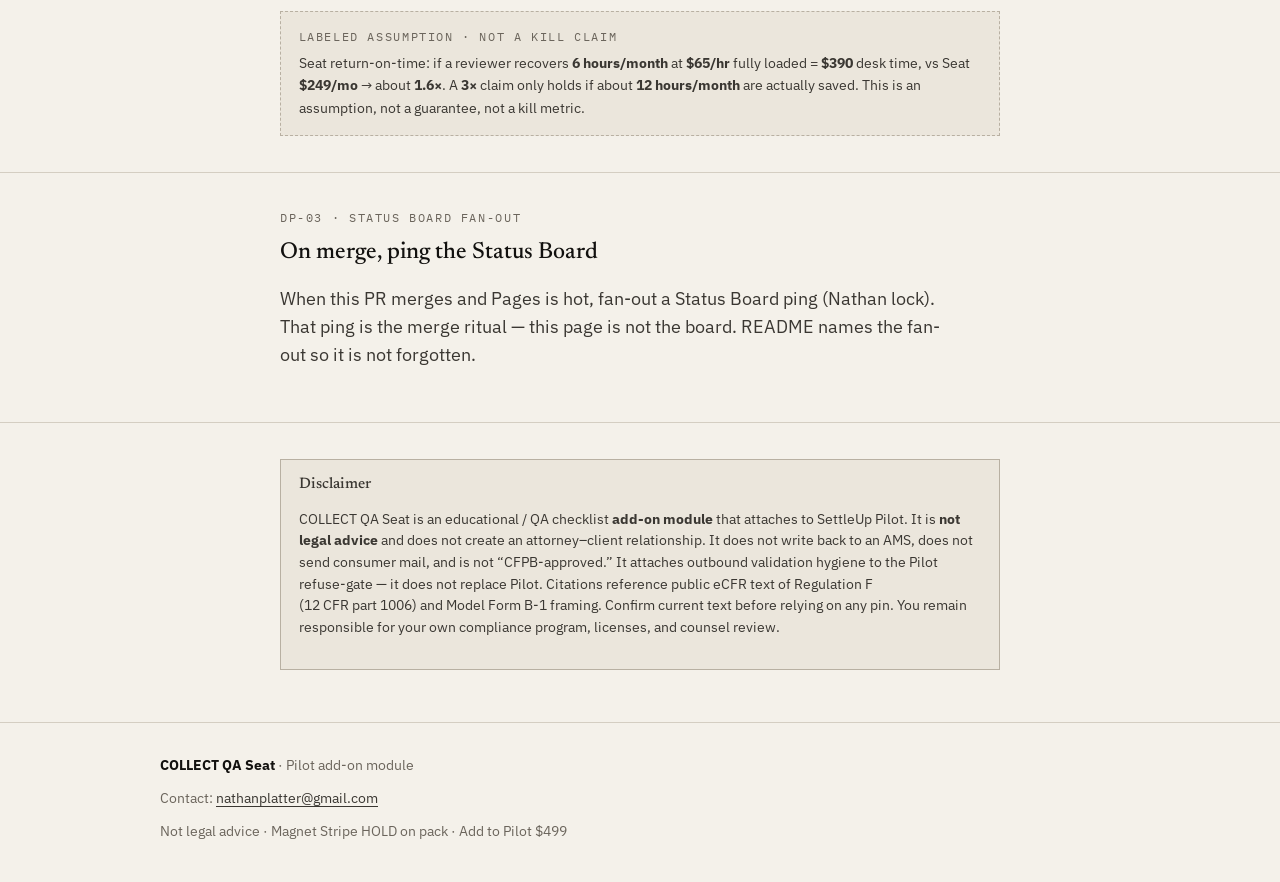
==== commit d4e65636: "H2H Compare / Why-us (id=h2h) on magnet + seat" ====
--- a/seat/index.html
+++ b/seat/index.html
@@ -14,7 +14,8 @@
       <nav class="nav" aria-label="Primary">
         <a href="../index.html">Magnet</a>
         <a href="../app.html">Pack tool</a>
-        <a href="#pricing">Pricing</a>
+        <a href="#snakes">Copycats</a>
+    <a href="#pricing">Pricing</a>
       </nav>
     </div>
   </header>
@@ -163,79 +164,61 @@
       </div>
     </section>
 
-    <section class="section" id="copycats">
-      <div class="wrap-wide">
-        <h2>Copycats &amp; pushback</h2>
-        <p class="lede">
-          Validation hygiene is not the dispute refuse gate. Attach it when notices drip. Buy Pilot when disputes are the fire.
-        </p>
-        <div class="snakes-grid">
-          <article class="snake-card" id="grima">
-            <h3>Grima (insider Wormtongue)</h3>
-
-            <h4>What they will whisper</h4>
-            <ul>
-              <li>"We already run Reg F checklists in a shared drive."</li>
-              <li>"A $29 pack is a toy. Real vendors cost enterprise money."</li>
-              <li>"Seat duplicates SettleUp. Pick one."</li>
-              <li>"If it does not write back to AMS or auto-send, skip it."</li>
-              <li>"Legal will never approve an AI checklist."</li>
-            </ul>
-
-            <h4>The truth</h4>
-            <ul>
-              <li>COLLECT = outbound validation + itemization hygiene with cited gaps. SettleUp Pilot = dispute-letter refuse gate. Different failure modes.</li>
-              <li>Soft ROI (labeled): seat ~1.6× if ~6h/mo at ~$65/hr; claim 3× only if desk already burns ≥~12h/mo. Pack is funnel.</li>
-              <li>Your send. Your license. Your risk. Educational / QA checklist. Not legal advice.</li>
-              <li>Aisle add-on. Attaches to Pilot. Never booth hero (Underminer #2).</li>
-              <li>Growth partner: cleaner outbound, then hand off to Pilot when disputes hit.</li>
-            </ul>
-
-            <h4>Weapons already shipped</h4>
-            <ul>
-              <li>Upload → cited Reg F / checklist gap report.</li>
-              <li>HITL + PDF export path.</li>
-              <li>Magnet + seat Pages with aisle add-on eyebrows.</li>
-              <li>CTAs ending on Pilot Stripe; pack/seat mailto HOLD.</li>
-            </ul>
-
-            <h4>Out of scope</h4>
-            <ul>
-              <li>No AMS write-back. No auto-send. No "CFPB-approved" language ever.</li>
-            </ul>
-          </article>
-
-          <article class="snake-card" id="temu">
-            <h3>Temu (cheap-plastic copycat / in-house)</h3>
-
-            <h4>What looks copyable</h4>
-            <ul>
-              <li>A free Reg F checklist PDF.</li>
-              <li>"Upload to ChatGPT and ask what is missing."</li>
-              <li>Another letter-ops SaaS skin.</li>
-            </ul>
-
-            <h4>Where plastic breaks</h4>
-            <ul>
-              <li>No cite pins tied to the notice you uploaded.</li>
-              <li>No HITL export discipline for compliance review.</li>
-              <li>Consumer AI + consumer notice files = privacy/security fail.</li>
-              <li>No honest wall against the dispute gate (buyers get one mushy "AI letters" story).</li>
-              <li>DIY checklists rot when the author changes desks.</li>
-            </ul>
-
-            <h4>Why buy / keep us</h4>
-            <ul>
-              <li>Cited gaps on <em>their</em> notice beat generic PDFs.</li>
-              <li>Clear attach path to Pilot refuse-gate is the diligence story.</li>
-              <li>Cheap pack proves the desk; seat is the product; Pilot is the upgrade when disputes show up.</li>
-            </ul>
-          </article>
-        </div>
-      </div>
-    </section>
-
-    <section class="section" id="pricing">
+    
+<section class="section" id="h2h"><div class="wrap">
+  <p class="eyebrow">Head-to-head</p>
+  <h2>Compare / Why us</h2>
+  <p class="small muted">Spotlight us. Honest weaknesses. No mud. Soft ROI labeled. Distinct from Snakes.</p>
+  <div class="compare-grid">
+    <article class="compare-chip">
+      <h3>vs spreadsheet checklists</h3>
+      <p>Cheap until rows drift. We put cited gaps on this draft.</p>
+    </article>
+    <article class="compare-chip">
+      <h3>vs free B-1 / PDF checklists</h3>
+      <p>Education is not this week's notice under pressure. Pack is funnel; Seat is habit.</p>
+    </article>
+    <article class="compare-chip">
+      <h3>vs ChatGPT DIY</h3>
+      <p>Consumer AI invents amounts. We REFUSE missing facts. Privacy on notice files.</p>
+    </article>
+    <article class="compare-chip">
+      <h3>vs AMS letter tools</h3>
+      <p>Keep SoR. We do not write back. Hygiene attaches; AMS stays.</p>
+    </article>
+  </div>
+  <p style="margin-top:14px"><strong>Why us:</strong> Cited Reg F gaps · HITL · Pilot attach · Mailto HOLD admitted · soft ~1.6x labeled · never hero · not legal advice · never CFPB-approved.</p>
+  <p class="small muted" style="margin-top:10px"><strong>Honest weakness:</strong> Pack/seat Mailto HOLD. Primary CTA = Pilot Stripe $499. Never steal refuse hero.</p>
+</div></section>
+
+<section class="section" id="snakes"><div class="wrap">
+  <p class="eyebrow">DP-04 · Snakes</p>
+  <h2>Copycats &amp; pushback</h2>
+
+  <p class="lede">Pilot add-on · validation hygiene · not the dispute gate. <strong>Buy the gate, not the skin.</strong></p>
+  <div class="snakes-grid" style="display:grid;gap:1.25rem;margin-top:1rem;grid-template-columns:repeat(auto-fit,minmax(260px,1fr))">
+    <article class="compare-chip">
+      <span class="chip-tag">Insider pushback (Grima)</span>
+      <h3>What they whisper</h3>
+      <p class="small muted">B-1 is free; AMS already validates; this steals SettleUp; mailto is amateur; heuristics ≠ counsel.</p>
+      <h3>Truth</h3>
+      <p class="small muted">Free form ≠ cited gaps on <em>your</em> notice; pack = funnel; no AMS write-back; aisle add-on after nod; Magnet Stripe HOLD; primary CTA = Pilot $499; not legal advice; never CFPB-approved; never hero.</p>
+    </article>
+    <article class="compare-chip ours">
+      <span class="chip-tag">Cheap clones &amp; DIY (Temu)</span>
+      <h3>Looks copyable</h3>
+      <p class="small muted">Free Reg F checklist PDF; upload to ChatGPT; browser paste heuristics; letter-ops skin undercutting Seat.</p>
+      <h3>Where plastic breaks</h3>
+      <p class="small muted">No cite pins on their notice; no HITL export; consumer AI + notice files; mushy AI-letters story; checkout-speed clones with live Stripe on pack while we HOLD — counter with diligence, not denial.</p>
+      <h3>Why us</h3>
+      <p class="small muted">Cited gaps on their notice; clear Pilot attach; pack proves desk, seat is habit, Pilot when disputes show up.</p>
+    </article>
+  </div>
+  <div class="compare-footnote"><strong>Kill line:</strong> If the free checklist is the whole product, a clone wins on price. If cited gaps plus Pilot attach is the product, plastic has nowhere to hang.</div>
+
+</div></section>
+
+<section class="section" id="pricing">
       <div class="wrap">
         <p class="eyebrow">Add-to-cart first · optional module second</p>
         <h2>Attach this module to Pilot $499</h2>
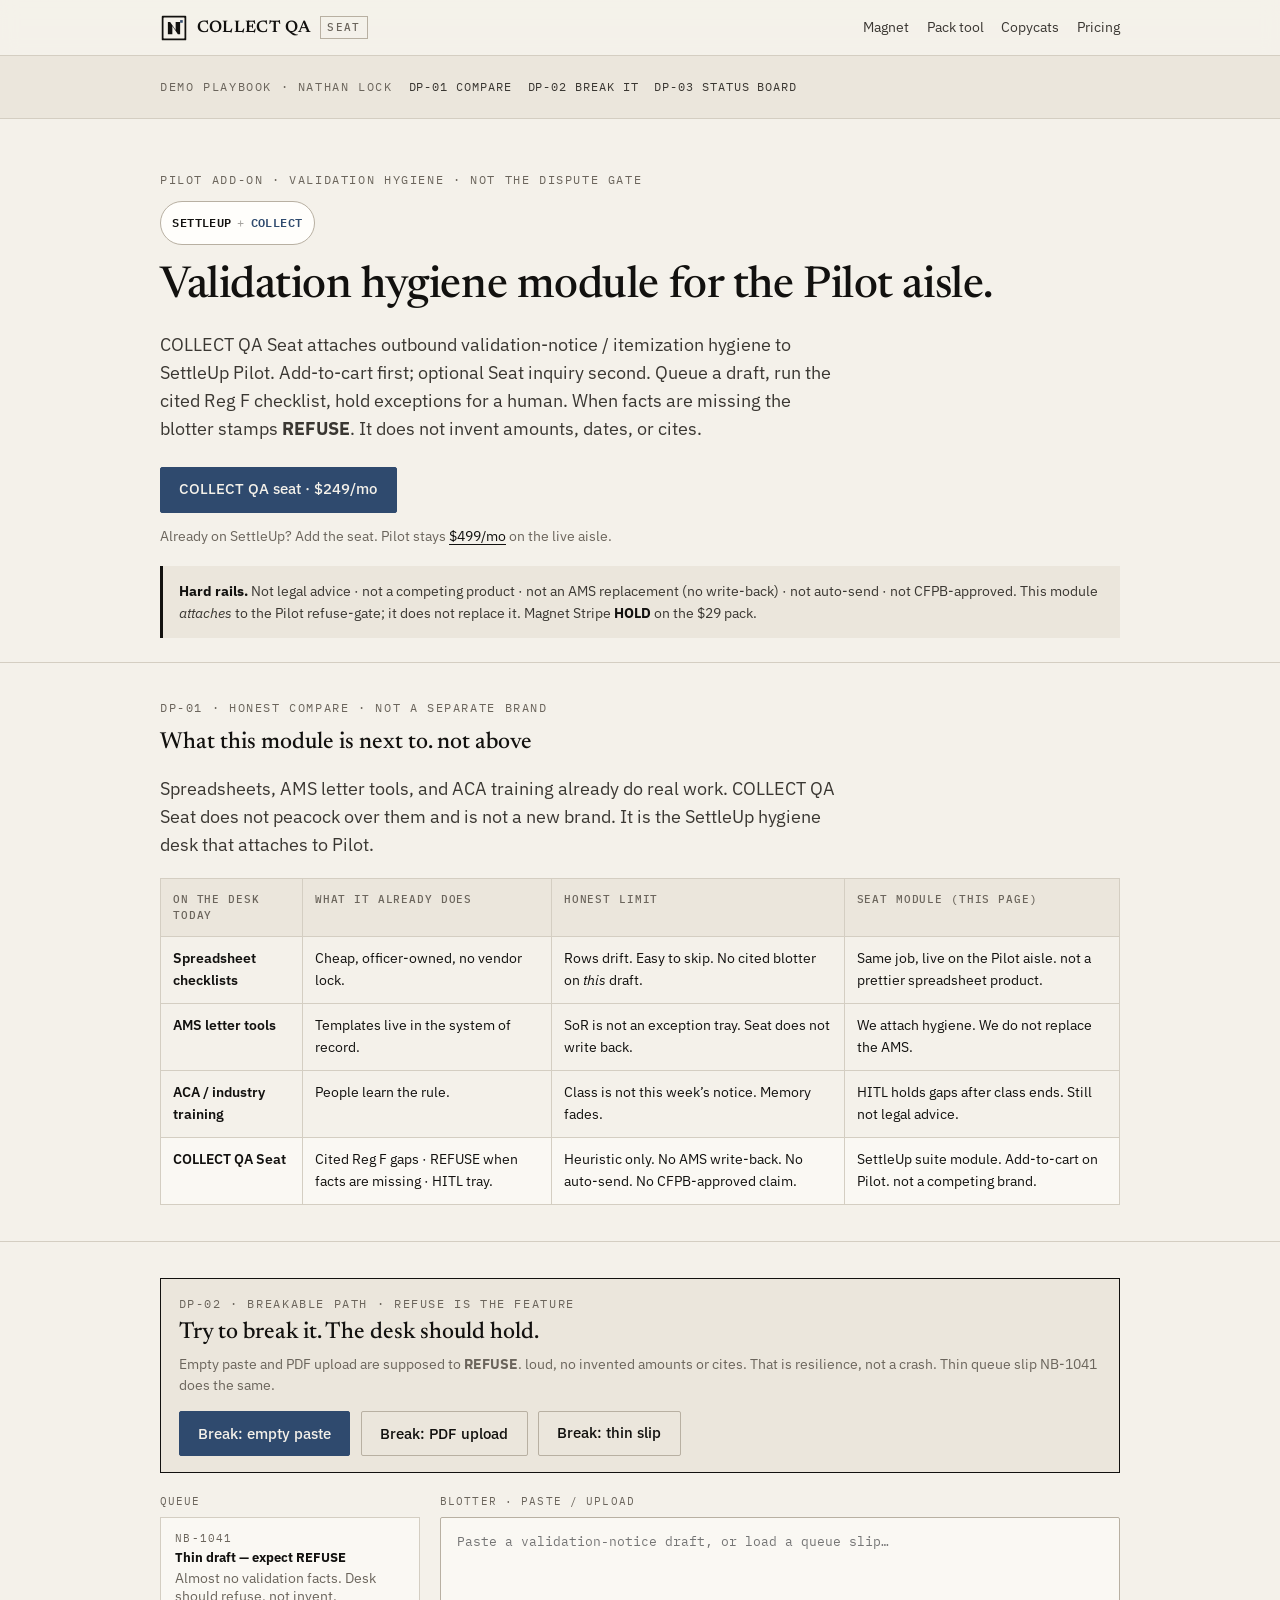
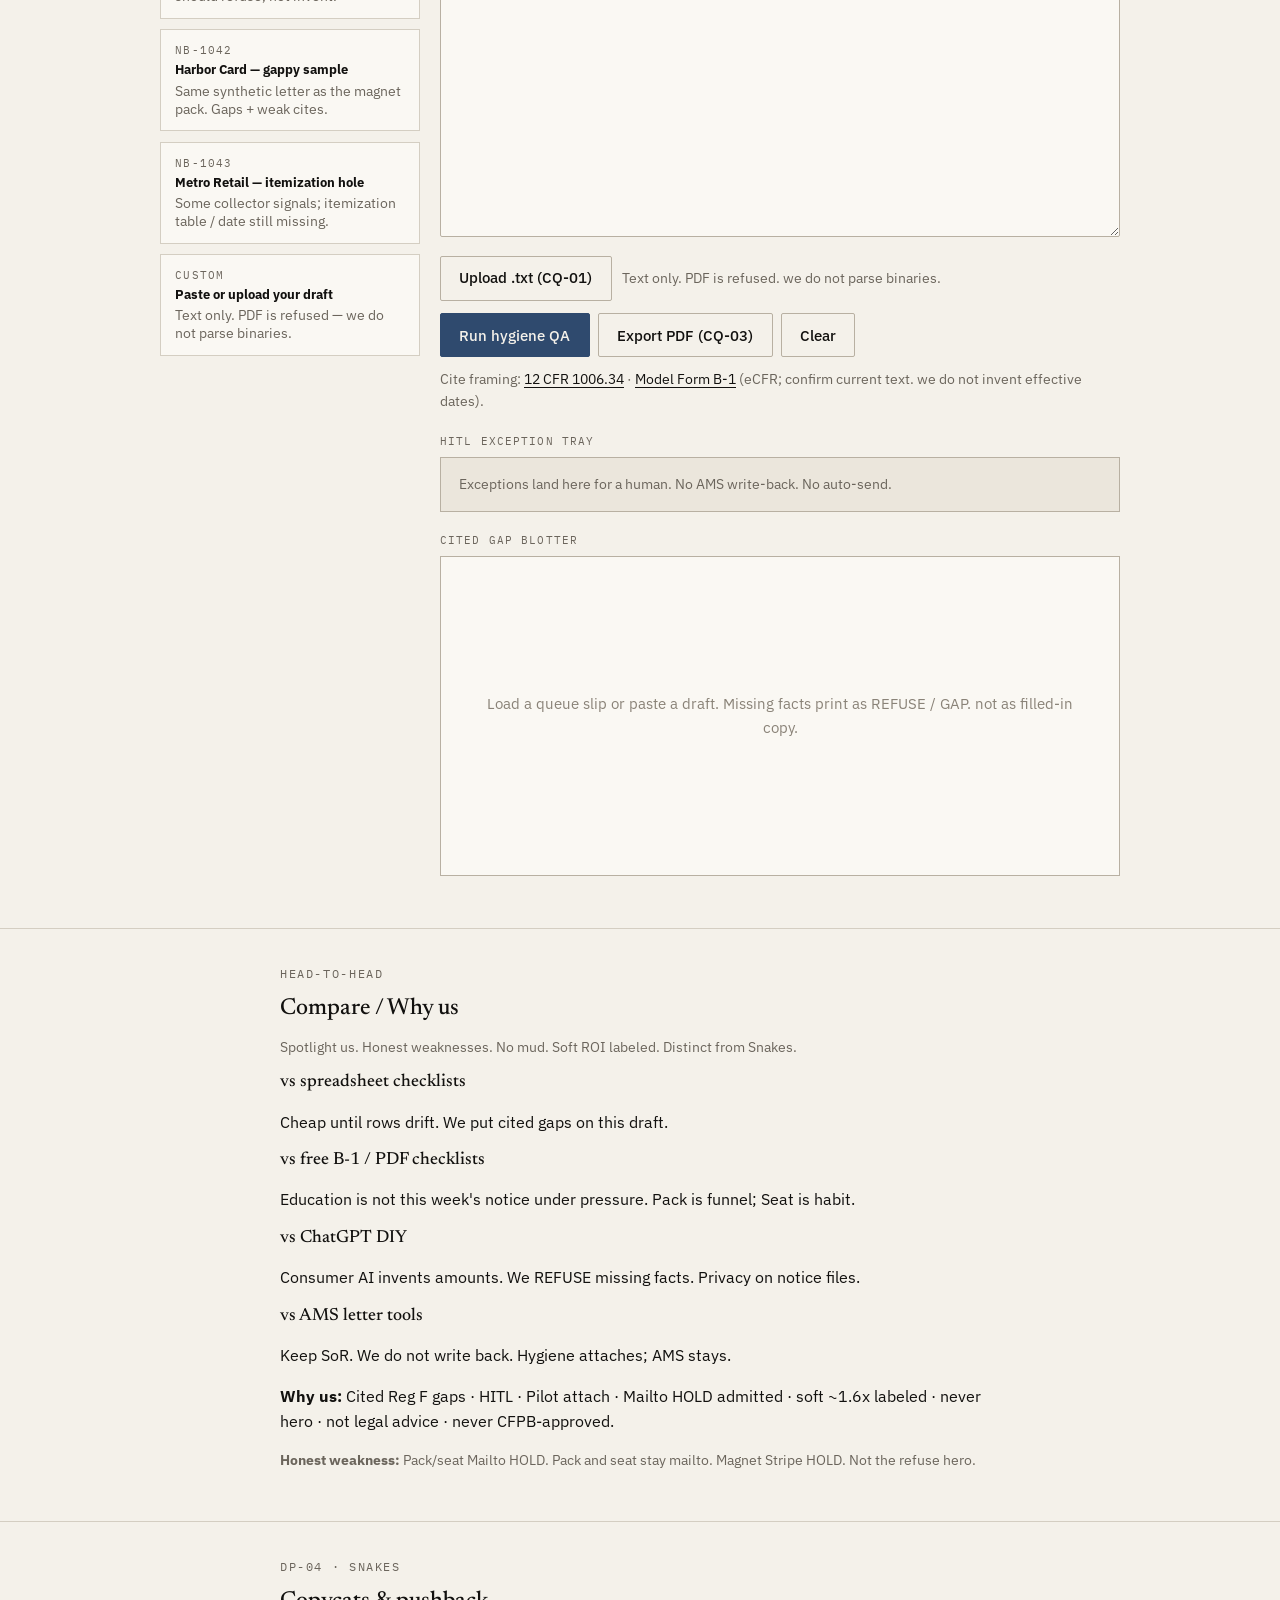
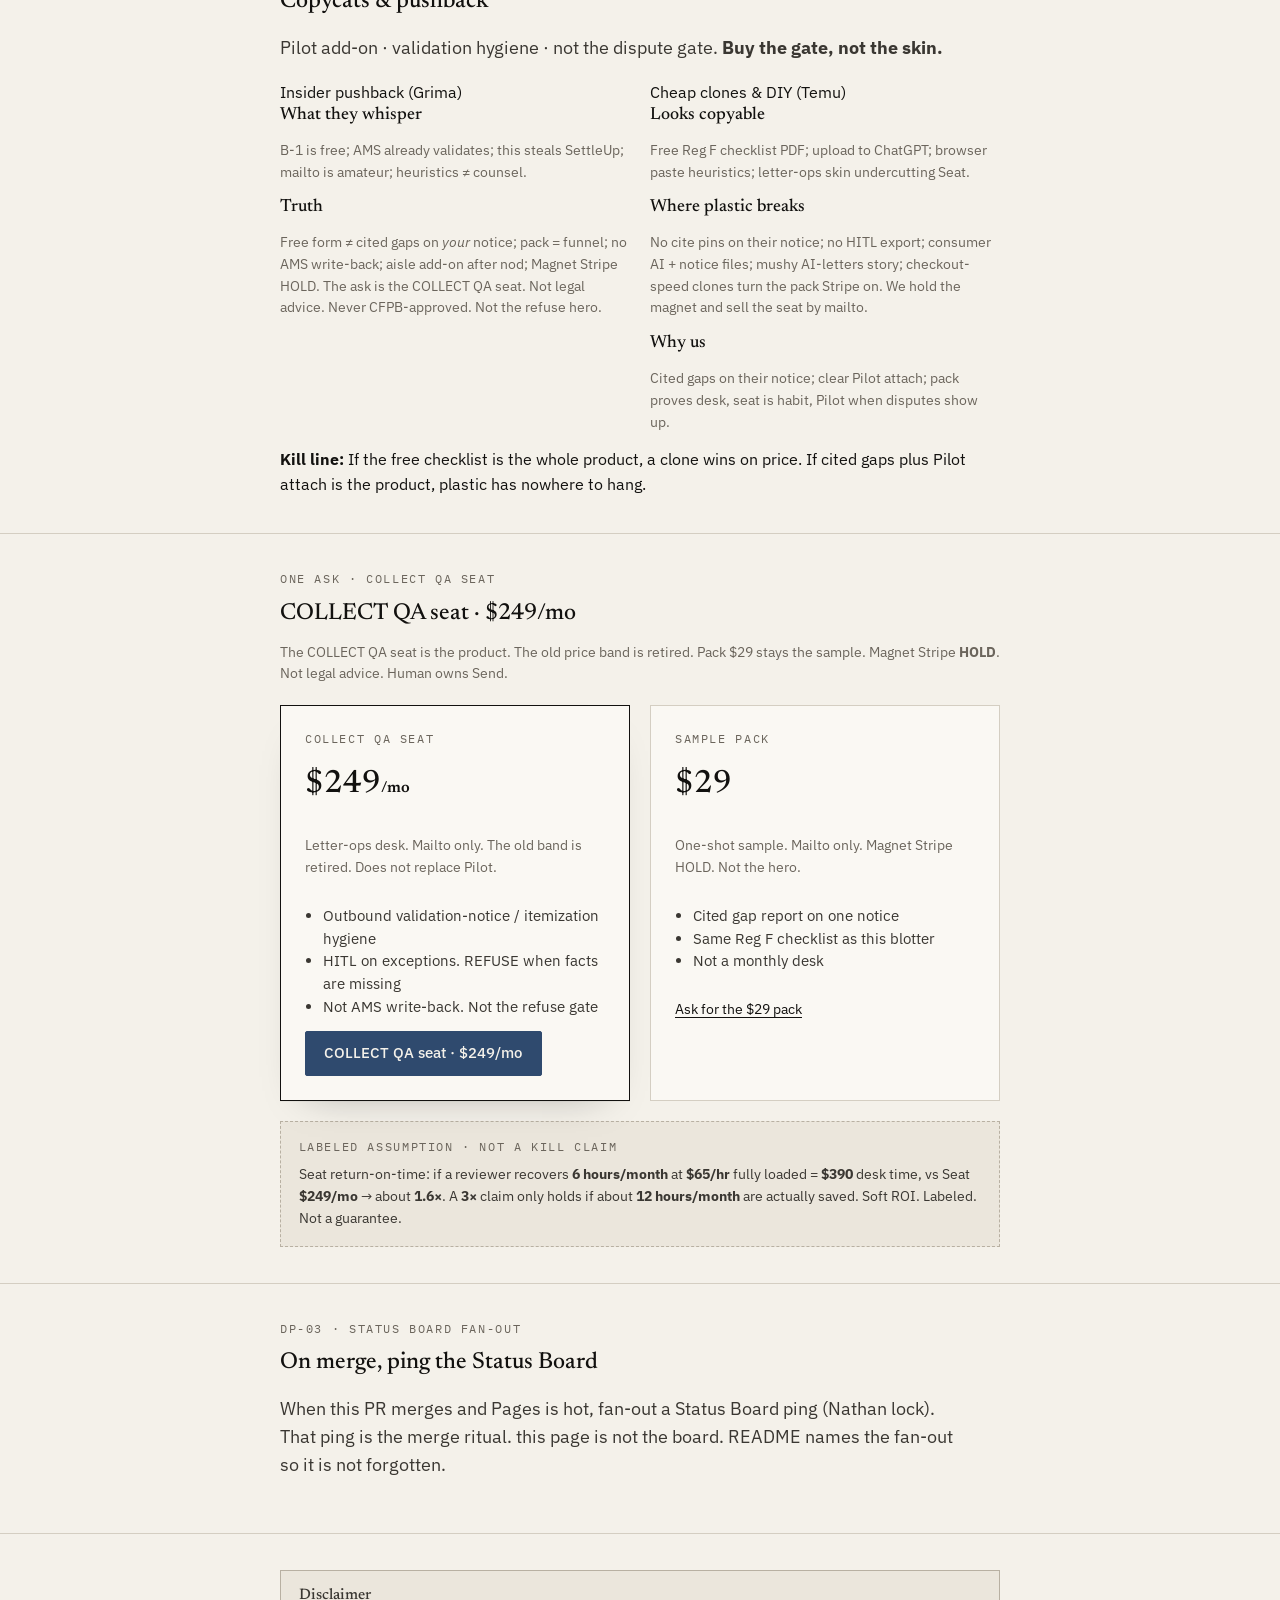
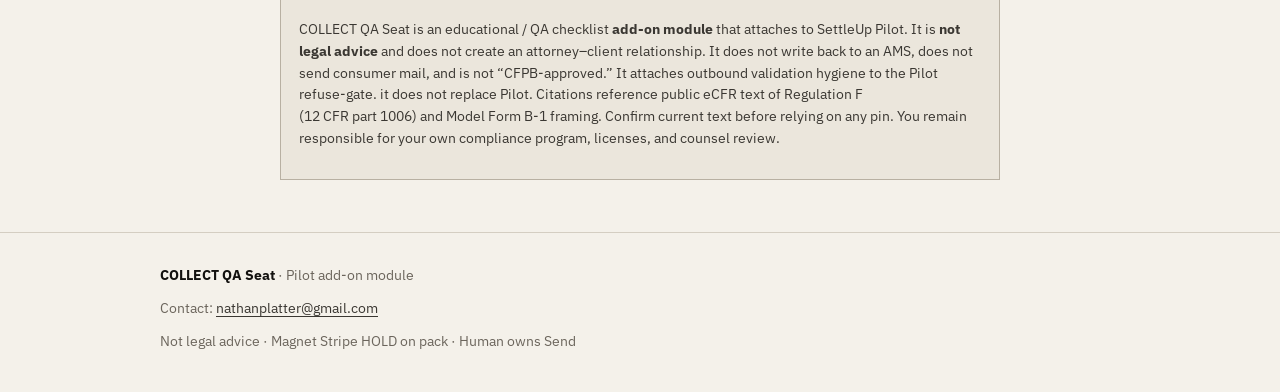
==== commit 33bc5fee: "Sell the COLLECT QA seat. The $29 pack stays the sample." ====
--- a/seat/index.html
+++ b/seat/index.html
@@ -3,8 +3,8 @@
 <head>
   <meta charset="utf-8" />
   <meta name="viewport" content="width=device-width, initial-scale=1, viewport-fit=cover" />
-  <title>COLLECT QA Seat — validation hygiene module for SettleUp Pilot</title>
-  <meta name="description" content="Add-on module: outbound validation hygiene attaches to the SettleUp Pilot refuse-gate. Not a competing product. Add to Pilot $499. Not legal advice." />
+  <title>COLLECT QA seat. Validation hygiene module</title>
+  <meta name="description" content="COLLECT QA seat $249/mo. Validation hygiene beside SettleUp Pilot. Not legal advice. Human owns Send." />
   <link rel="stylesheet" href="../styles.css" />
 </head>
 <body class="seat-page">
@@ -41,12 +41,12 @@
           COLLECT QA Seat attaches outbound validation-notice / itemization hygiene to
           SettleUp Pilot. Add-to-cart first; optional Seat inquiry second. Queue a draft,
           run the cited Reg&nbsp;F checklist, hold exceptions for a human. When facts are
-          missing the blotter stamps <strong>REFUSE</strong> — it does not invent amounts, dates, or cites.
+          missing the blotter stamps <strong>REFUSE</strong>. It does not invent amounts, dates, or cites.
         </p>
         <div class="btn-row">
-          <a class="btn" href="https://buy.stripe.com/dRm00j0GG53F8dVfO17Vm03" target="_blank" rel="noopener noreferrer">Add to Pilot aisle · $499</a>
-          <a class="btn btn-ghost" href="mailto:nathanplatter@gmail.com?subject=COLLECT%20QA%20Seat%20%24249%2Fmo&body=I%20want%20to%20attach%20COLLECT%20QA%20Seat%20(%24249%2Fmo%20validation%20hygiene%20module)%20to%20SettleUp%20Pilot.%0A%0ACompany%3A%20%0AContact%3A%20">Seat $249/mo (mailto)</a>
-        </div>
+          <a class="btn" href="mailto:nathanplatter@gmail.com?subject=COLLECT%20QA%20seat%20%24249%2Fmo&body=I%20want%20the%20COLLECT%20QA%20seat%20at%20%24249%2Fmo.%0A%0ACompany%3A%20%0AContact%3A%20%0A%0ANot%20legal%20advice%20requested.%20Human%20owns%20Send.">COLLECT QA seat · $249/mo</a>
+        </div>
+        <p class="small muted" style="margin-top:.85rem">Already on SettleUp? Add the seat. Pilot stays <a href="https://buy.stripe.com/dRm00j0GG53F8dVfO17Vm03">$499/mo</a> on the live aisle.</p>
         <div class="rail" style="margin-top:1.15rem">
           <strong>Hard rails.</strong>
           Not legal advice · not a competing product · not an AMS replacement (no write-back) ·
@@ -59,7 +59,7 @@
     <section class="section" id="compare">
       <div class="wrap-wide">
         <p class="eyebrow">DP-01 · honest compare · not a separate brand</p>
-        <h2>What this module is next to — not above</h2>
+        <h2>What this module is next to. not above</h2>
         <p class="lede" style="margin-bottom:0.25rem">
           Spreadsheets, AMS letter tools, and ACA training already do real work.
           COLLECT QA Seat does not peacock over them and is not a new brand.
@@ -80,7 +80,7 @@
                 <td class="who">Spreadsheet checklists</td>
                 <td>Cheap, officer-owned, no vendor lock.</td>
                 <td>Rows drift. Easy to skip. No cited blotter on <em>this</em> draft.</td>
-                <td>Same job, live on the Pilot aisle — not a prettier spreadsheet product.</td>
+                <td>Same job, live on the Pilot aisle. not a prettier spreadsheet product.</td>
               </tr>
               <tr>
                 <td class="who">AMS letter tools</td>
@@ -98,7 +98,7 @@
                 <td class="who">COLLECT QA Seat</td>
                 <td>Cited Reg&nbsp;F gaps · REFUSE when facts are missing · HITL tray.</td>
                 <td>Heuristic only. No AMS write-back. No auto-send. No CFPB-approved claim.</td>
-                <td>SettleUp suite module. Add-to-cart on Pilot — not a competing brand.</td>
+                <td>SettleUp suite module. Add-to-cart on Pilot. not a competing brand.</td>
               </tr>
             </tbody>
           </table>
@@ -112,7 +112,7 @@
           <p class="eyebrow" style="margin:0 0 0.4rem">DP-02 · breakable path · refuse is the feature</p>
           <h2 style="margin-bottom:0.45rem">Try to break it. The desk should hold.</h2>
           <p class="small muted" style="margin:0 0 0.85rem">
-            Empty paste and PDF upload are supposed to <strong>REFUSE</strong> — loud, no invented
+            Empty paste and PDF upload are supposed to <strong>REFUSE</strong>. loud, no invented
             amounts or cites. That is resilience, not a crash. Thin queue slip NB-1041 does the same.
           </p>
           <div class="btn-row" style="margin:0">
@@ -135,7 +135,7 @@
             <div class="upload-row">
               <label class="btn btn-ghost file-btn" for="notice-file">Upload .txt (CQ-01)</label>
               <input id="notice-file" type="file" accept=".txt,.text,.md,.html,.htm,.csv,text/plain" />
-              <span class="small muted">Text only. PDF is refused — we do not parse binaries.</span>
+              <span class="small muted">Text only. PDF is refused. we do not parse binaries.</span>
             </div>
             <div class="toolbar">
               <button type="button" class="btn" id="btn-run">Run hygiene QA</button>
@@ -147,7 +147,7 @@
               <a href="https://www.ecfr.gov/current/title-12/part-1006/section-1006.34" rel="noopener" target="_blank">12 CFR 1006.34</a>
               ·
               <a href="https://www.ecfr.gov/current/title-12/appendix-Appendix%20B%20to%20Part%201006" rel="noopener" target="_blank">Model Form B-1</a>
-              (eCFR; confirm current text — we do not invent effective dates).
+              (eCFR; confirm current text. we do not invent effective dates).
             </p>
 
             <label class="field-label" style="margin-top:1.25rem">HITL exception tray</label>
@@ -157,7 +157,7 @@
 
             <label class="field-label" style="margin-top:1.25rem">Cited gap blotter</label>
             <div class="report empty seat-report" id="report" aria-live="polite">
-              <span>Load a queue slip or paste a draft. Missing facts print as REFUSE / GAP — not as filled-in copy.</span>
+              <span>Load a queue slip or paste a draft. Missing facts print as REFUSE / GAP. not as filled-in copy.</span>
             </div>
           </div>
         </div>
@@ -188,7 +188,7 @@
     </article>
   </div>
   <p style="margin-top:14px"><strong>Why us:</strong> Cited Reg F gaps · HITL · Pilot attach · Mailto HOLD admitted · soft ~1.6x labeled · never hero · not legal advice · never CFPB-approved.</p>
-  <p class="small muted" style="margin-top:10px"><strong>Honest weakness:</strong> Pack/seat Mailto HOLD. Primary CTA = Pilot Stripe $499. Never steal refuse hero.</p>
+  <p class="small muted" style="margin-top:10px"><strong>Honest weakness:</strong> Pack/seat Mailto HOLD. Pack and seat stay mailto. Magnet Stripe HOLD. Not the refuse hero.</p>
 </div></section>
 
 <section class="section" id="snakes"><div class="wrap">
@@ -202,14 +202,14 @@
       <h3>What they whisper</h3>
       <p class="small muted">B-1 is free; AMS already validates; this steals SettleUp; mailto is amateur; heuristics ≠ counsel.</p>
       <h3>Truth</h3>
-      <p class="small muted">Free form ≠ cited gaps on <em>your</em> notice; pack = funnel; no AMS write-back; aisle add-on after nod; Magnet Stripe HOLD; primary CTA = Pilot $499; not legal advice; never CFPB-approved; never hero.</p>
+      <p class="small muted">Free form ≠ cited gaps on <em>your</em> notice; pack = funnel; no AMS write-back; aisle add-on after nod; Magnet Stripe HOLD. The ask is the COLLECT QA seat. Not legal advice. Never CFPB-approved. Not the refuse hero.</p>
     </article>
     <article class="compare-chip ours">
       <span class="chip-tag">Cheap clones &amp; DIY (Temu)</span>
       <h3>Looks copyable</h3>
       <p class="small muted">Free Reg F checklist PDF; upload to ChatGPT; browser paste heuristics; letter-ops skin undercutting Seat.</p>
       <h3>Where plastic breaks</h3>
-      <p class="small muted">No cite pins on their notice; no HITL export; consumer AI + notice files; mushy AI-letters story; checkout-speed clones with live Stripe on pack while we HOLD — counter with diligence, not denial.</p>
+      <p class="small muted">No cite pins on their notice; no HITL export; consumer AI + notice files; mushy AI-letters story; checkout-speed clones turn the pack Stripe on. We hold the magnet and sell the seat by mailto.</p>
       <h3>Why us</h3>
       <p class="small muted">Cited gaps on their notice; clear Pilot attach; pack proves desk, seat is habit, Pilot when disputes show up.</p>
     </article>
@@ -220,60 +220,34 @@
 
 <section class="section" id="pricing">
       <div class="wrap">
-        <p class="eyebrow">Add-to-cart first · optional module second</p>
-        <h2>Attach this module to Pilot $499</h2>
+        <p class="eyebrow">One ask · COLLECT QA seat</p>
+        <h2>COLLECT QA seat · $249/mo</h2>
         <p class="muted small" style="margin-bottom:1.25rem">
-          Primary checkout is SettleUp Pilot. Seat is an optional add-on inquiry (band was $199–399;
-          featured attach $249/mo). Pack $29 stays the magnet funnel — magnet Stripe <strong>HOLD</strong>.
+          The COLLECT QA seat is the product. The old price band is retired. Pack $29 stays the sample.
+          Magnet Stripe <strong>HOLD</strong>. Not legal advice. Human owns Send.
         </p>
         <div class="grid-2">
           <div class="price-card featured">
-            <p class="eyebrow" style="margin:0">Primary · Pilot aisle</p>
-            <div class="amount">$499<span style="font-size:1rem;font-weight:600">/mo</span></div>
-            <p class="small muted">Live add-to-cart. Seat attaches here as the validation hygiene module.</p>
+            <p class="eyebrow" style="margin:0">COLLECT QA seat</p>
+            <div class="amount">$249<span style="font-size:1rem;font-weight:600">/mo</span></div>
+            <p class="small muted">Letter-ops desk. Mailto only. The old band is retired. Does not replace Pilot.</p>
             <ul>
-              <li>Pilot refuse-gate · refuse-over-hallucinate</li>
-              <li>Add COLLECT QA Seat as outbound hygiene</li>
-              <li>Not a second competing product</li>
+              <li>Outbound validation-notice / itemization hygiene</li>
+              <li>HITL on exceptions. REFUSE when facts are missing</li>
+              <li>Not AMS write-back. Not the refuse gate</li>
             </ul>
-            <a class="btn" href="https://buy.stripe.com/dRm00j0GG53F8dVfO17Vm03" target="_blank" rel="noopener noreferrer">
-              Add to Pilot aisle · $499
-            </a>
-            <a class="btn btn-ghost" href="mailto:nathanplatter@gmail.com?subject=COLLECT%20QA%20Seat%20module%20attach&body=I%20want%20to%20attach%20COLLECT%20QA%20Seat%20(validation%20hygiene%20module)%20to%20SettleUp%20Pilot.%0A%0ACompany%3A%20%0AContact%3A%20">
-              Seat $249/mo (mailto)
-            </a>
+            <a class="btn" href="mailto:nathanplatter@gmail.com?subject=COLLECT%20QA%20seat%20%24249%2Fmo&body=I%20want%20the%20COLLECT%20QA%20seat%20at%20%24249%2Fmo.%0A%0ACompany%3A%20%0AContact%3A%20%0A%0ANot%20legal%20advice%20requested.%20Human%20owns%20Send.">COLLECT QA seat · $249/mo</a>
           </div>
           <div class="price-card">
-            <p class="eyebrow" style="margin:0">Optional · Seat attach</p>
-            <div class="amount">$249<span style="font-size:1rem;font-weight:600">/mo</span></div>
-            <p class="small muted">Optional standalone inquiry if you already have Pilot. No Seat Stripe.</p>
-            <ul>
-              <li>Monthly desk · validation-notice / itemization hygiene</li>
-              <li>HITL on exceptions · refuse when facts are missing</li>
-              <li>Attaches to Pilot — does not replace it</li>
-            </ul>
-            <a class="btn" href="https://buy.stripe.com/dRm00j0GG53F8dVfO17Vm03" target="_blank" rel="noopener noreferrer">
-              Add to Pilot aisle · $499
-            </a>
-            <a class="btn btn-ghost" href="mailto:nathanplatter@gmail.com?subject=COLLECT%20QA%20Seat%20module%20attach&body=I%20want%20to%20attach%20COLLECT%20QA%20Seat%20(validation%20hygiene%20module)%20to%20SettleUp%20Pilot.%0A%0ACompany%3A%20%0AContact%3A%20">
-              Seat $249/mo (mailto)
-            </a>
-          </div>
-          <div class="price-card">
-            <p class="eyebrow" style="margin:0">Pack · magnet funnel</p>
+            <p class="eyebrow" style="margin:0">Sample pack</p>
             <div class="amount">$29</div>
-            <p class="small muted">One-shot magnet pack. Mailto only. Magnet Stripe HOLD.</p>
+            <p class="small muted">One-shot sample. Mailto only. Magnet Stripe HOLD. Not the hero.</p>
             <ul>
               <li>Cited gap report on one notice</li>
               <li>Same Reg F checklist as this blotter</li>
-              <li>Not a monthly desk · not a competing aisle</li>
+              <li>Not a monthly desk</li>
             </ul>
-            <a class="btn btn-ghost" href="mailto:nathanplatter@gmail.com?subject=COLLECT%20QA%20pack%20%2429&body=I%20want%20a%20COLLECT%20QA%20pack%20(%2429).">
-              Pack $29 (mailto)
-            </a>
-            <a class="btn" href="https://buy.stripe.com/dRm00j0GG53F8dVfO17Vm03" target="_blank" rel="noopener noreferrer">
-              Add to Pilot aisle · $499
-            </a>
+            <p class="small muted"><a href="mailto:nathanplatter@gmail.com?subject=COLLECT%20QA%20pack%20%2429&body=I%20want%20the%20%2429%20COLLECT%20QA%20sample%20pack.">Ask for the $29 pack</a></p>
           </div>
         </div>
         <div class="assumption" id="roi">
@@ -283,7 +257,7 @@
             <strong>$65/hr</strong> fully loaded = <strong>$390</strong> desk time, vs Seat
             <strong>$249/mo</strong> → about <strong>1.6×</strong>. A <strong>3×</strong> claim
             only holds if about <strong>12 hours/month</strong> are actually saved.
-            This is an assumption, not a guarantee, not a kill metric.
+            Soft ROI. Labeled. Not a guarantee.
           </p>
         </div>
       </div>
@@ -295,7 +269,7 @@
         <h2>On merge, ping the Status Board</h2>
         <p class="lede">
           When this PR merges and Pages is hot, fan-out a Status Board ping (Nathan lock).
-          That ping is the merge ritual — this page is not the board. README names the
+          That ping is the merge ritual. this page is not the board. README names the
           fan-out so it is not forgotten.
         </p>
       </div>
@@ -310,7 +284,7 @@
             attaches to SettleUp Pilot. It is <strong>not legal advice</strong> and does not create
             an attorney–client relationship. It does not write back to an AMS, does not send
             consumer mail, and is not “CFPB-approved.” It attaches outbound validation hygiene
-            to the Pilot refuse-gate — it does not replace Pilot. Citations reference public eCFR text
+            to the Pilot refuse-gate. it does not replace Pilot. Citations reference public eCFR text
             of Regulation&nbsp;F (12&nbsp;CFR&nbsp;part&nbsp;1006) and Model Form&nbsp;B-1 framing.
             Confirm current text before relying on any pin. You remain responsible for your
             own compliance program, licenses, and counsel review.
@@ -324,7 +298,7 @@
     <div class="inner">
       <div><strong style="color:var(--ink)">COLLECT QA Seat</strong> · Pilot add-on module</div>
       <div>Contact: <a href="mailto:nathanplatter@gmail.com">nathanplatter@gmail.com</a></div>
-      <div>Not legal advice · Magnet Stripe HOLD on pack · Add to Pilot $499</div>
+      <div>Not legal advice · Magnet Stripe HOLD on pack · Human owns Send</div>
     </div>
   </footer>
 
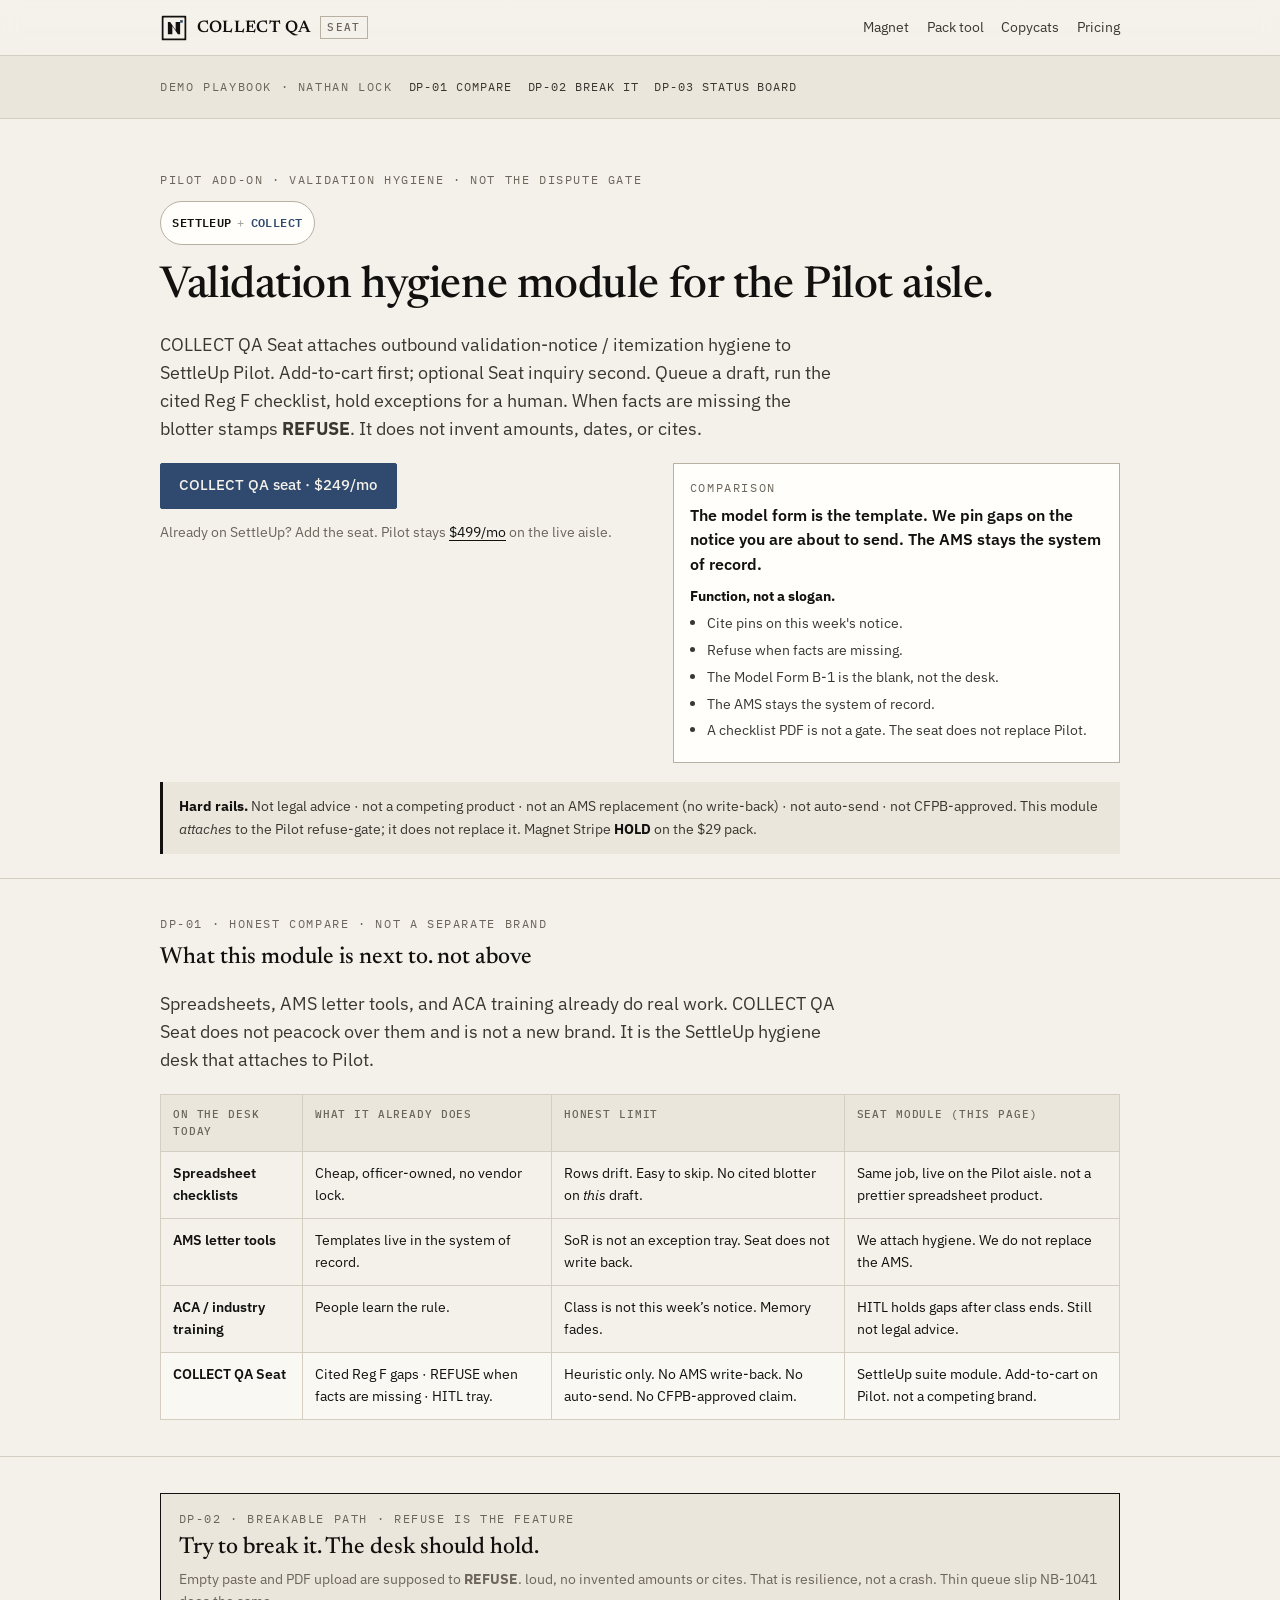
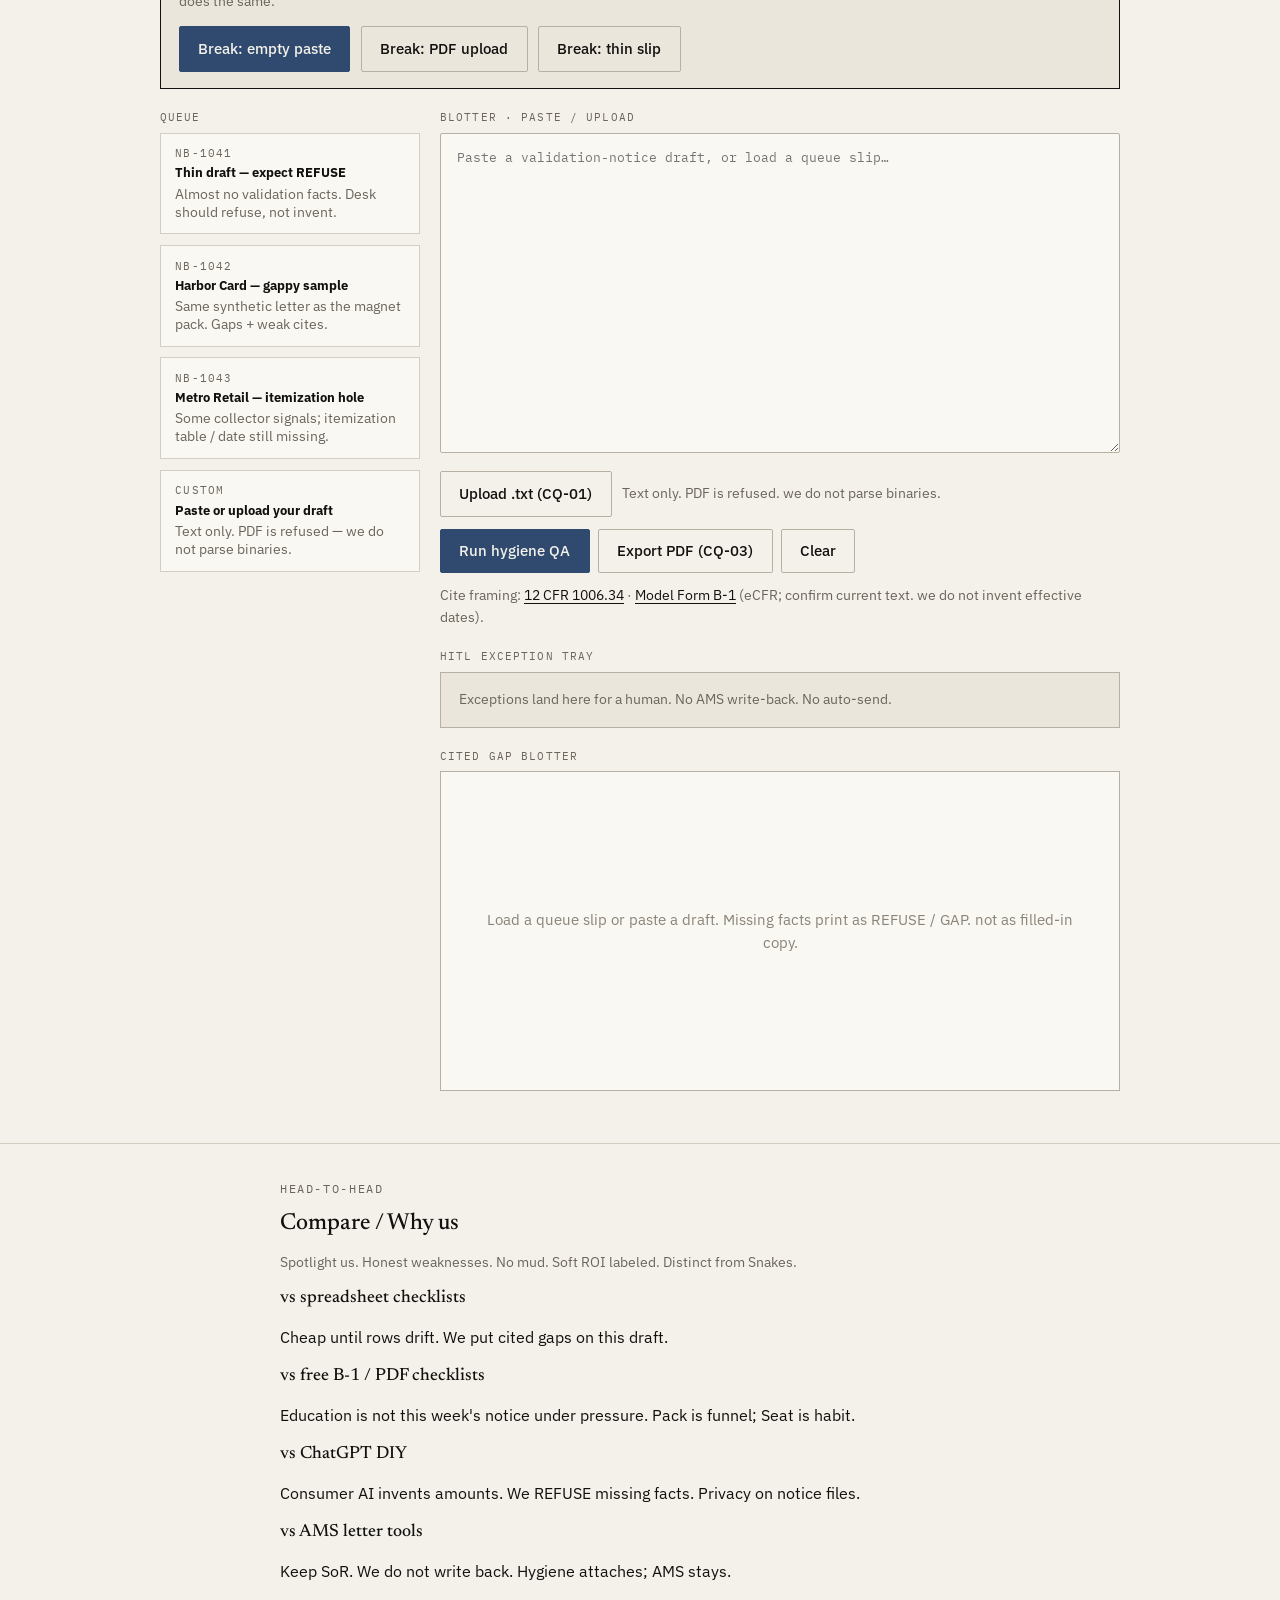
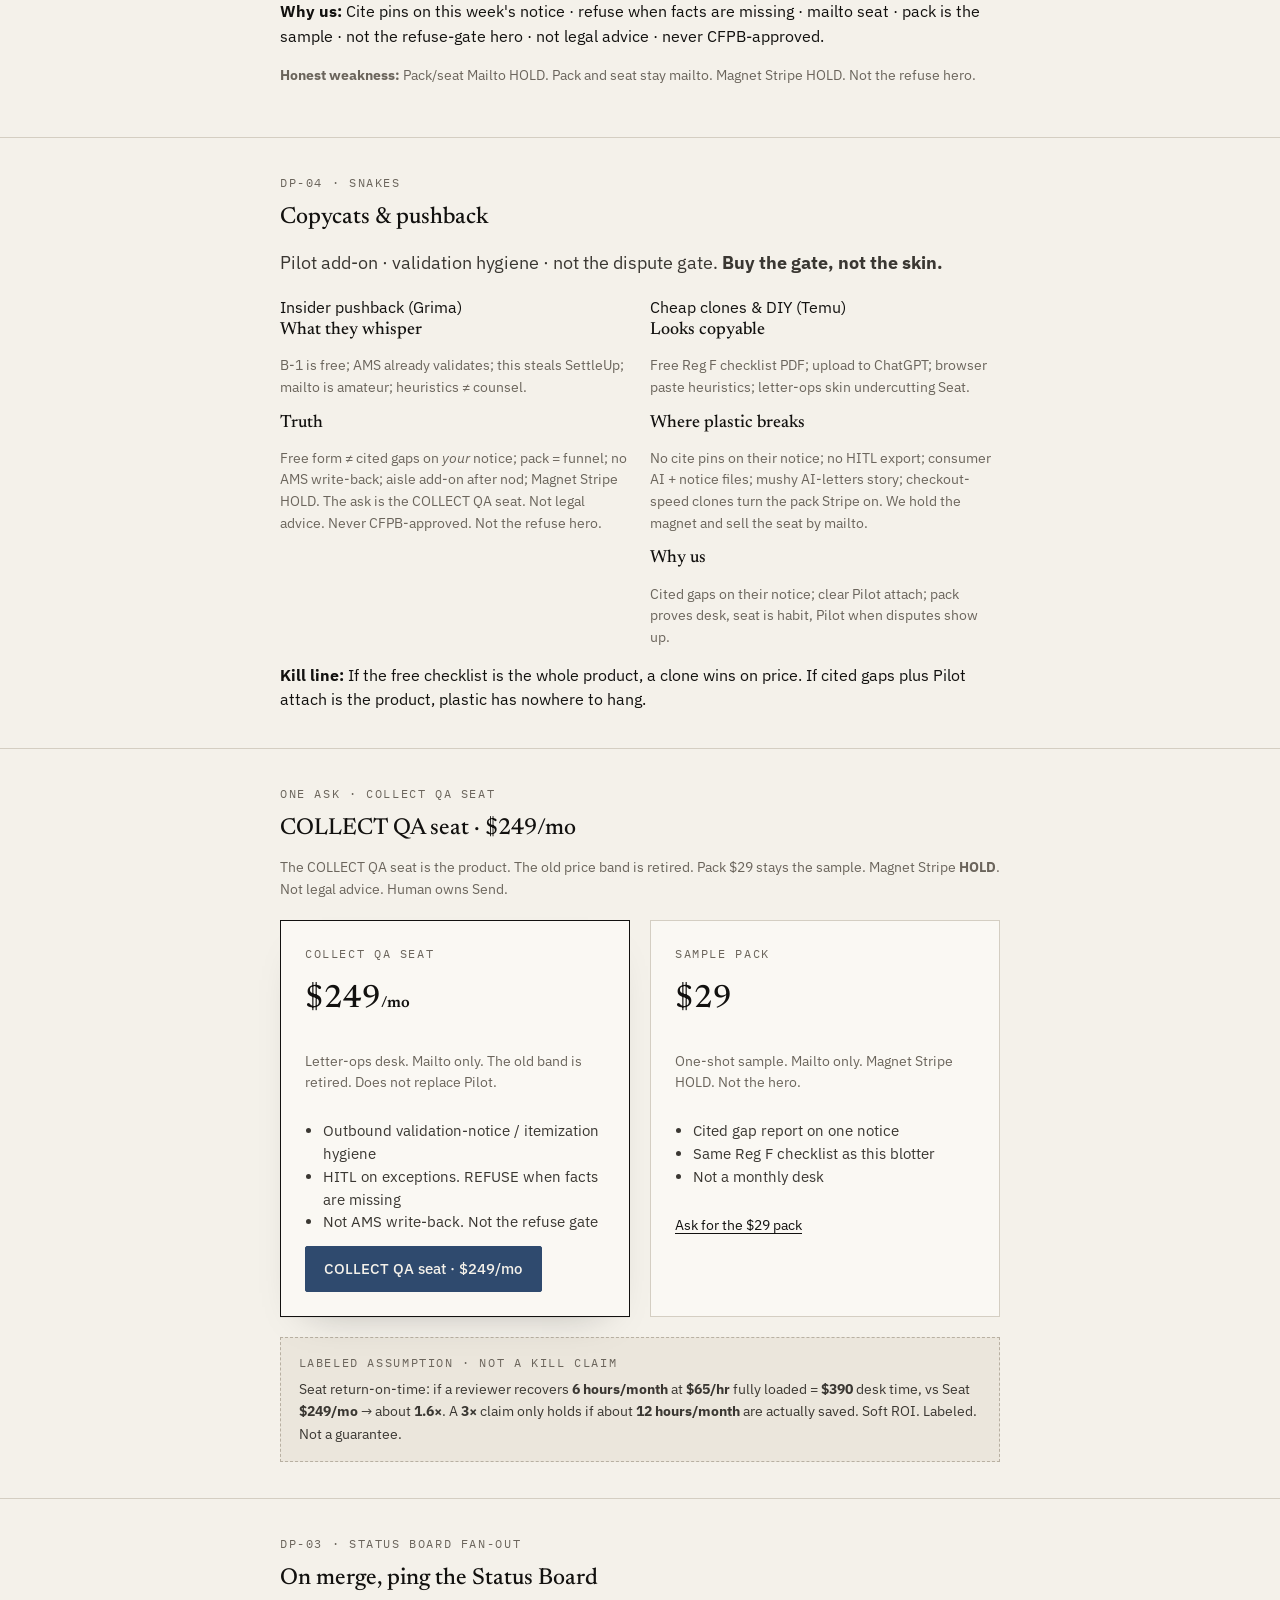
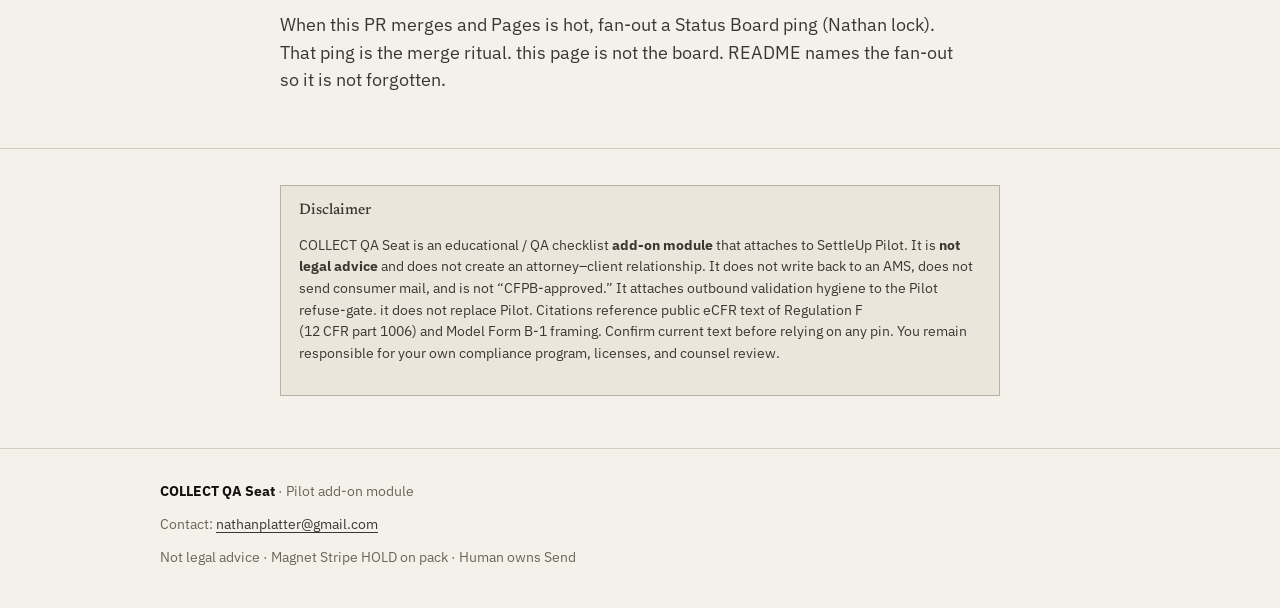
==== commit 849b33b7: "Pin the model-form comparison beside the COLLECT QA seat ask. The $29 pack stays the sample. The old" ====
--- a/seat/index.html
+++ b/seat/index.html
@@ -43,10 +43,26 @@
           run the cited Reg&nbsp;F checklist, hold exceptions for a human. When facts are
           missing the blotter stamps <strong>REFUSE</strong>. It does not invent amounts, dates, or cites.
         </p>
-        <div class="btn-row">
-          <a class="btn" href="mailto:nathanplatter@gmail.com?subject=COLLECT%20QA%20seat%20%24249%2Fmo&body=I%20want%20the%20COLLECT%20QA%20seat%20at%20%24249%2Fmo.%0A%0ACompany%3A%20%0AContact%3A%20%0A%0ANot%20legal%20advice%20requested.%20Human%20owns%20Send.">COLLECT QA seat · $249/mo</a>
-        </div>
-        <p class="small muted" style="margin-top:.85rem">Already on SettleUp? Add the seat. Pilot stays <a href="https://buy.stripe.com/dRm00j0GG53F8dVfO17Vm03">$499/mo</a> on the live aisle.</p>
+        <div class="hero-fold">
+          <div class="hero-ask">
+            <div class="btn-row">
+              <a class="btn" href="mailto:nathanplatter@gmail.com?subject=COLLECT%20QA%20seat%20%24249%2Fmo&body=I%20want%20the%20COLLECT%20QA%20seat%20at%20%24249%2Fmo.%0A%0ACompany%3A%20%0AContact%3A%20%0A%0ANot%20legal%20advice%20requested.%20Human%20owns%20Send.">COLLECT QA seat · $249/mo</a>
+            </div>
+            <p class="small muted" style="margin-top:.85rem">Already on SettleUp? Add the seat. Pilot stays <a href="https://buy.stripe.com/dRm00j0GG53F8dVfO17Vm03">$499/mo</a> on the live aisle.</p>
+          </div>
+          <aside class="fold-compare" id="comparison" aria-label="Comparison">
+            <p class="eyebrow">Comparison</p>
+            <p class="fold-line">The model form is the template. We pin gaps on the notice you are about to send. The AMS stays the system of record.</p>
+            <p class="small" style="margin:0 0 .3rem"><strong>Function, not a slogan.</strong></p>
+            <ul class="fold-fn">
+              <li>Cite pins on this week's notice.</li>
+              <li>Refuse when facts are missing.</li>
+              <li>The Model Form B-1 is the blank, not the desk.</li>
+              <li>The AMS stays the system of record.</li>
+              <li>A checklist PDF is not a gate. The seat does not replace Pilot.</li>
+            </ul>
+          </aside>
+        </div>
         <div class="rail" style="margin-top:1.15rem">
           <strong>Hard rails.</strong>
           Not legal advice · not a competing product · not an AMS replacement (no write-back) ·
@@ -187,7 +203,7 @@
       <p>Keep SoR. We do not write back. Hygiene attaches; AMS stays.</p>
     </article>
   </div>
-  <p style="margin-top:14px"><strong>Why us:</strong> Cited Reg F gaps · HITL · Pilot attach · Mailto HOLD admitted · soft ~1.6x labeled · never hero · not legal advice · never CFPB-approved.</p>
+  <p style="margin-top:14px"><strong>Why us:</strong> Cite pins on this week's notice · refuse when facts are missing · mailto seat · pack is the sample · not the refuse-gate hero · not legal advice · never CFPB-approved.</p>
   <p class="small muted" style="margin-top:10px"><strong>Honest weakness:</strong> Pack/seat Mailto HOLD. Pack and seat stay mailto. Magnet Stripe HOLD. Not the refuse hero.</p>
 </div></section>
 
--- a/styles.css
+++ b/styles.css
@@ -127,6 +127,36 @@
 
 /* —— sections —— */
 .hero { padding: 3.25rem 0 2.5rem; }
+
+/* Round-1 fold: comparison beside the hero ask */
+.hero-fold {
+  display: grid;
+  gap: 1.15rem;
+  margin-top: 1.25rem;
+  align-items: start;
+}
+@media (min-width: 860px) {
+  .hero-fold { grid-template-columns: minmax(0, 1.05fr) minmax(16rem, 0.95fr); }
+}
+.hero-ask .btn-row { margin-top: 0; }
+.fold-compare {
+  border: 1px solid var(--line-strong);
+  background: #fffefb;
+  padding: 0.95rem 1rem 1rem;
+}
+.fold-compare .eyebrow { margin-bottom: 0.35rem; }
+.fold-line {
+  margin: 0 0 0.55rem;
+  font-weight: 600;
+  color: var(--ink);
+}
+.fold-fn {
+  margin: 0;
+  padding-left: 1.1rem;
+  font-size: 0.9rem;
+  color: var(--ink-2);
+}
+.fold-fn li { margin: 0.28rem 0; }
 .section { padding: 2.25rem 0; border-top: 1px solid var(--line); }
 .panel {
   background: #faf8f3;
@@ -439,36 +469,6 @@
   color: var(--ink-2);
 }
 
-/* Copycats & pushback — Brand SoT §5 (paper/ink cards) */
-.snakes-grid {
-  display: grid;
-  gap: 1.25rem;
-  grid-template-columns: 1fr;
-  margin-top: 1.25rem;
-}
-@media (min-width: 720px) {
-  .snakes-grid { grid-template-columns: 1fr 1fr; align-items: start; }
-}
-.snake-card {
-  background: #faf8f3;
-  border: 1px solid var(--line);
-  box-shadow: var(--shadow);
-  padding: 1.35rem 1.4rem;
-}
-.snake-card h3 { margin-bottom: 0.75rem; }
-.snake-card h4 {
-  font-size: 1rem;
-  margin: 1.05rem 0 0.4rem;
-}
-.snake-card h4:first-of-type { margin-top: 0.15rem; }
-.snake-card ul {
-  margin: 0;
-  padding-left: 1.1rem;
-  color: var(--ink-2);
-  font-size: 0.92rem;
-}
-.snake-card li + li { margin-top: 0.35rem; }
-
 .playbook-bar {
   border-bottom: 1px solid var(--line);
   background: var(--paper-2);
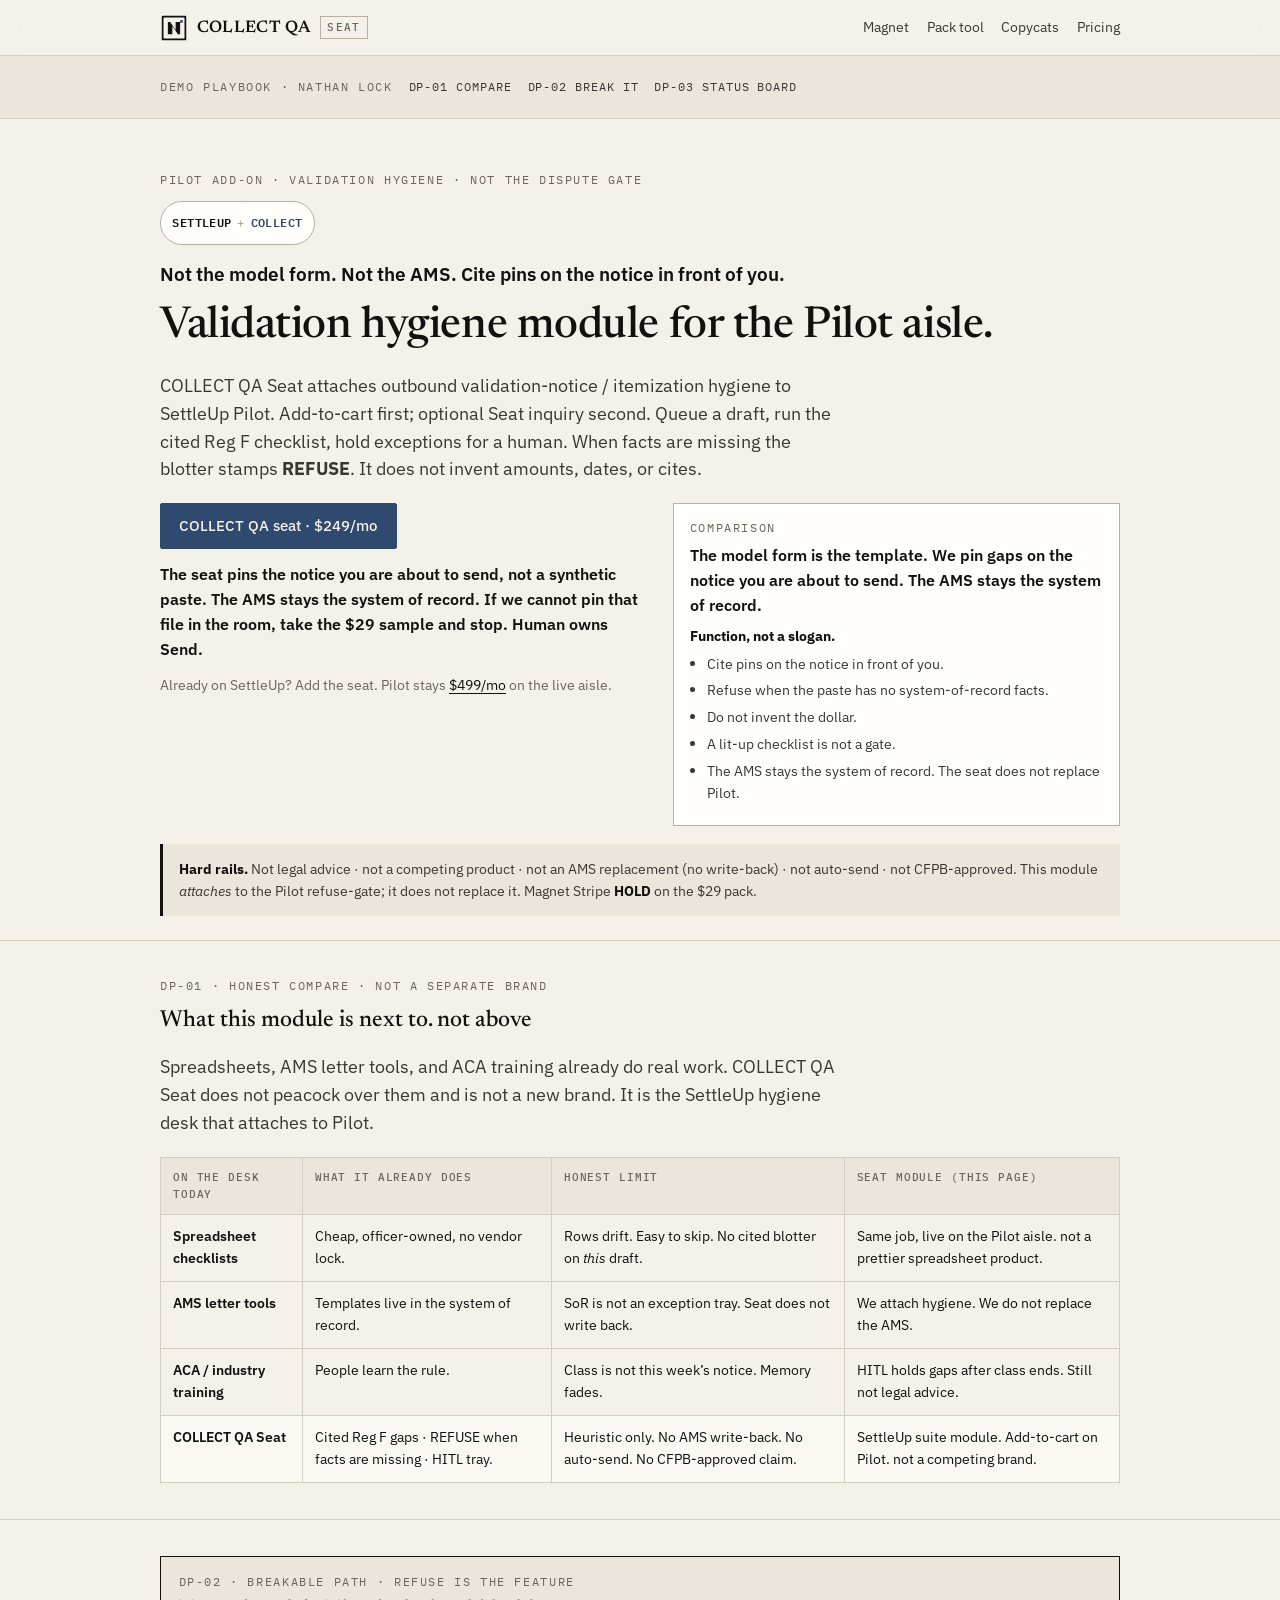
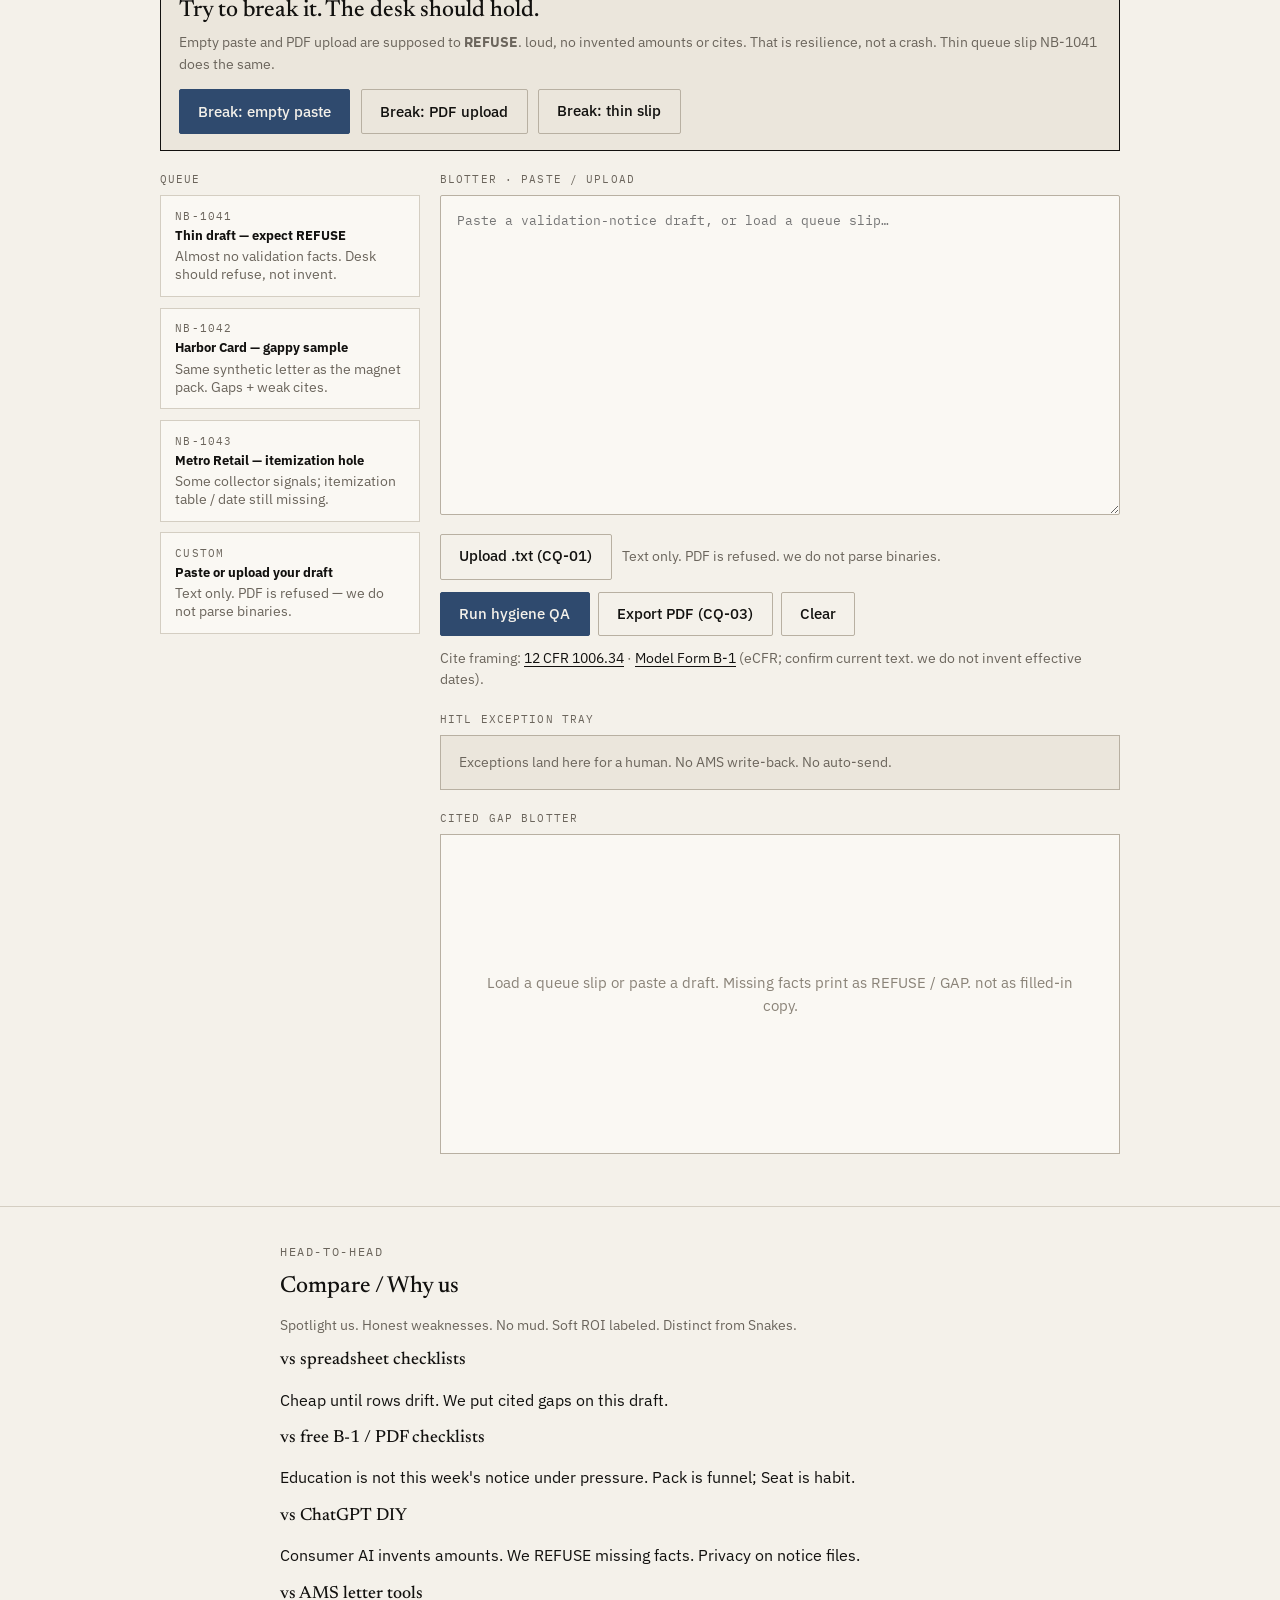
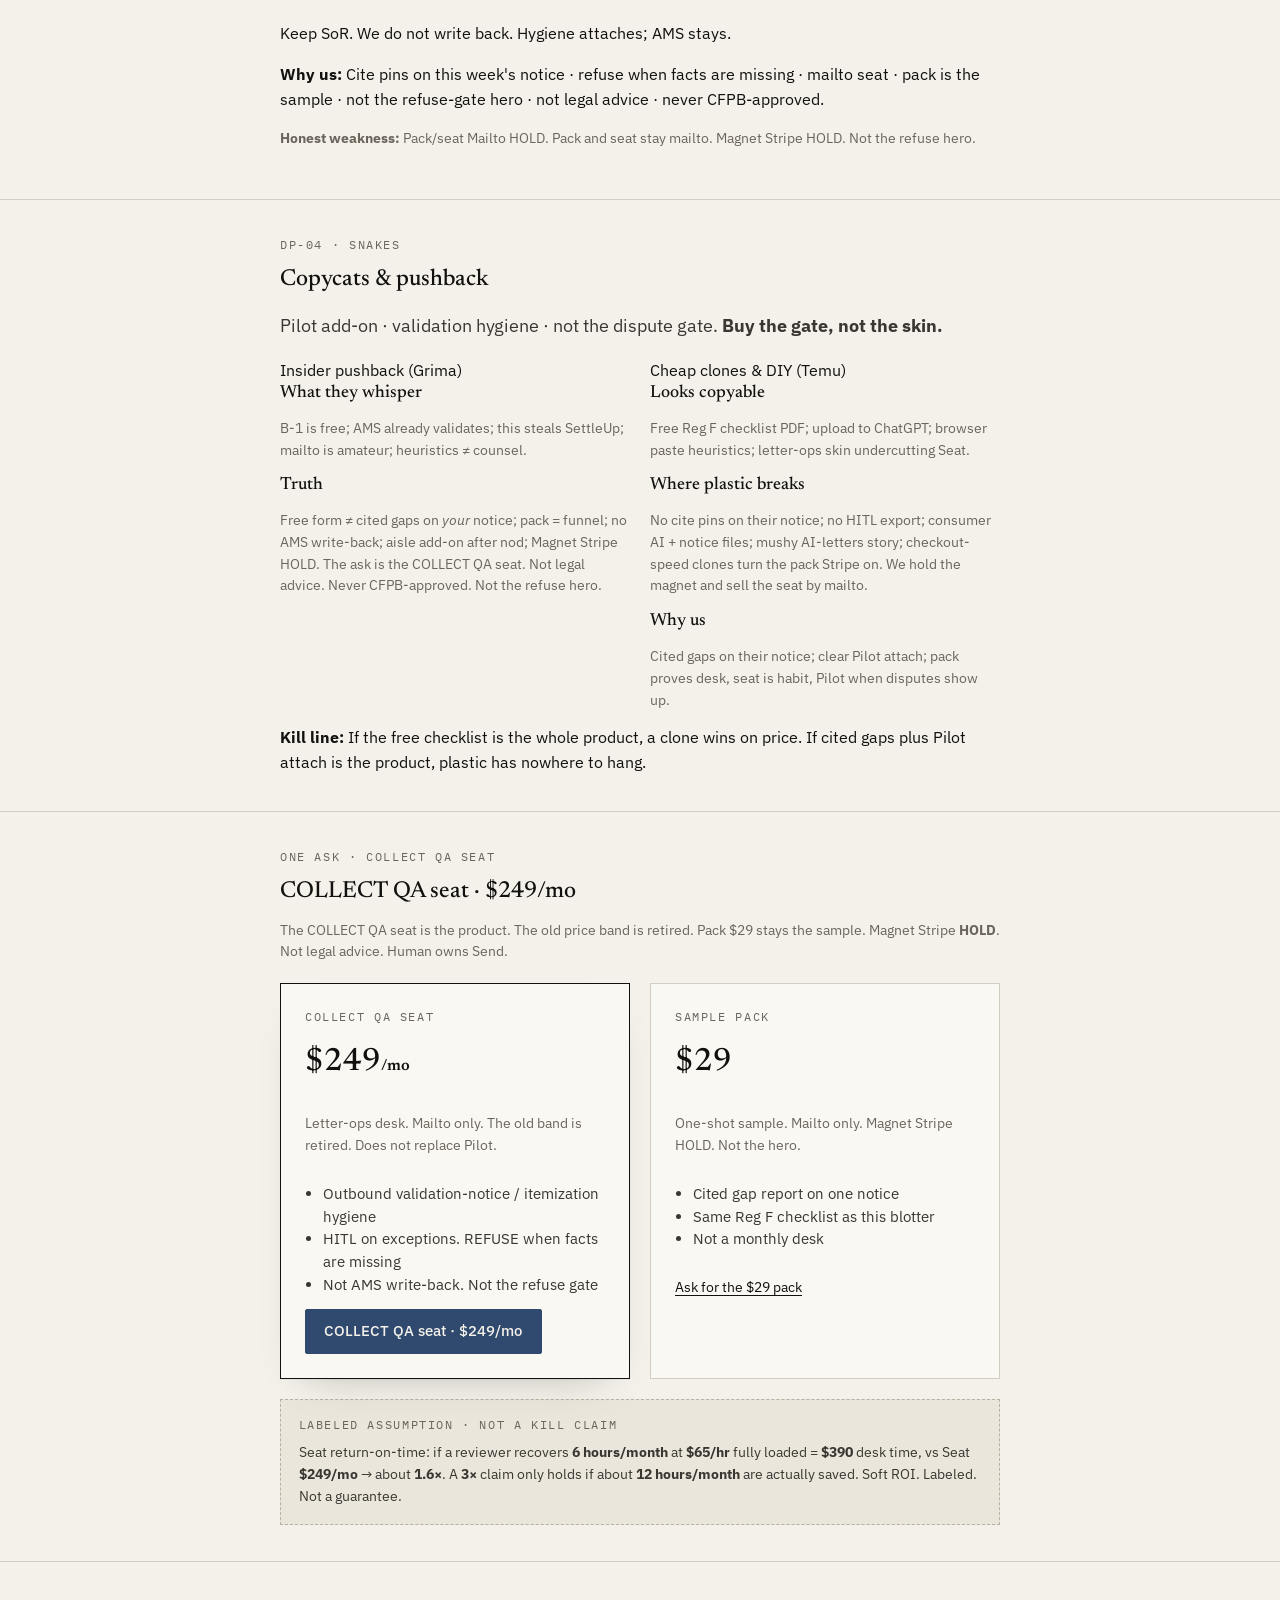
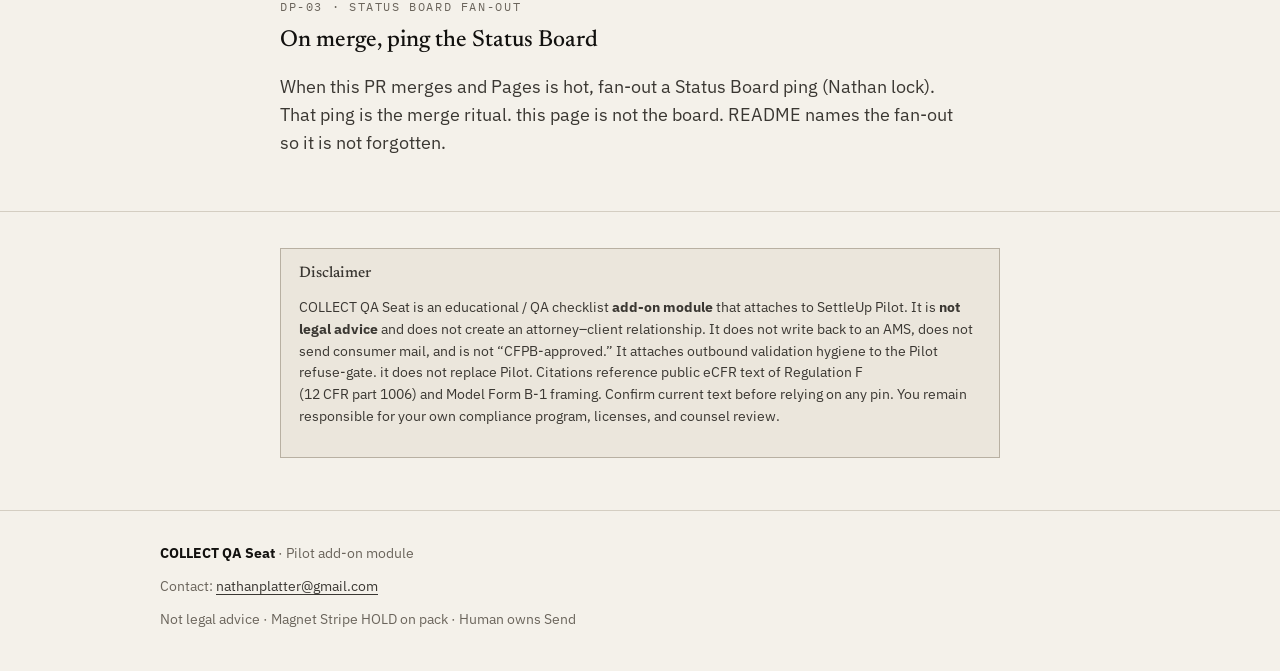
==== commit 7e71feeb: "Put the class contrast in the COLLECT hero, not only under Compare. The seat pins the notice in fron" ====
--- a/seat/index.html
+++ b/seat/index.html
@@ -36,6 +36,7 @@
       <div class="wrap-wide">
         <p class="eyebrow">Pilot add-on · validation hygiene · not the dispute gate</p>
         <p class="suite-chip" aria-label="Suite attach"><span class="suite-chip-brand">SettleUp</span><span class="suite-chip-plus">+</span><span class="suite-chip-mod">COLLECT</span></p>
+        <p class="hero-class">Not the model form. Not the AMS. Cite pins on the notice in front of you.</p>
         <h1>Validation hygiene module for the Pilot aisle.</h1>
         <p class="lede">
           COLLECT QA Seat attaches outbound validation-notice / itemization hygiene to
@@ -48,6 +49,7 @@
             <div class="btn-row">
               <a class="btn" href="mailto:nathanplatter@gmail.com?subject=COLLECT%20QA%20seat%20%24249%2Fmo&body=I%20want%20the%20COLLECT%20QA%20seat%20at%20%24249%2Fmo.%0A%0ACompany%3A%20%0AContact%3A%20%0A%0ANot%20legal%20advice%20requested.%20Human%20owns%20Send.">COLLECT QA seat · $249/mo</a>
             </div>
+            <p class="ask-honesty">The seat pins the notice you are about to send, not a synthetic paste. The AMS stays the system of record. If we cannot pin that file in the room, take the $29 sample and stop. Human owns Send.</p>
             <p class="small muted" style="margin-top:.85rem">Already on SettleUp? Add the seat. Pilot stays <a href="https://buy.stripe.com/dRm00j0GG53F8dVfO17Vm03">$499/mo</a> on the live aisle.</p>
           </div>
           <aside class="fold-compare" id="comparison" aria-label="Comparison">
@@ -55,11 +57,11 @@
             <p class="fold-line">The model form is the template. We pin gaps on the notice you are about to send. The AMS stays the system of record.</p>
             <p class="small" style="margin:0 0 .3rem"><strong>Function, not a slogan.</strong></p>
             <ul class="fold-fn">
-              <li>Cite pins on this week's notice.</li>
-              <li>Refuse when facts are missing.</li>
-              <li>The Model Form B-1 is the blank, not the desk.</li>
-              <li>The AMS stays the system of record.</li>
-              <li>A checklist PDF is not a gate. The seat does not replace Pilot.</li>
+              <li>Cite pins on the notice in front of you.</li>
+              <li>Refuse when the paste has no system-of-record facts.</li>
+              <li>Do not invent the dollar.</li>
+              <li>A lit-up checklist is not a gate.</li>
+              <li>The AMS stays the system of record. The seat does not replace Pilot.</li>
             </ul>
           </aside>
         </div>
--- a/styles.css
+++ b/styles.css
@@ -150,6 +150,20 @@
   font-weight: 600;
   color: var(--ink);
 }
+.hero-class {
+  margin: 0 0 0.9rem;
+  max-width: 40rem;
+  font-size: 1.2rem;
+  font-weight: 600;
+  line-height: 1.35;
+  color: var(--ink);
+}
+.ask-honesty {
+  margin: 0.85rem 0 0;
+  max-width: 38rem;
+  font-weight: 600;
+  color: var(--ink);
+}
 .fold-fn {
   margin: 0;
   padding-left: 1.1rem;
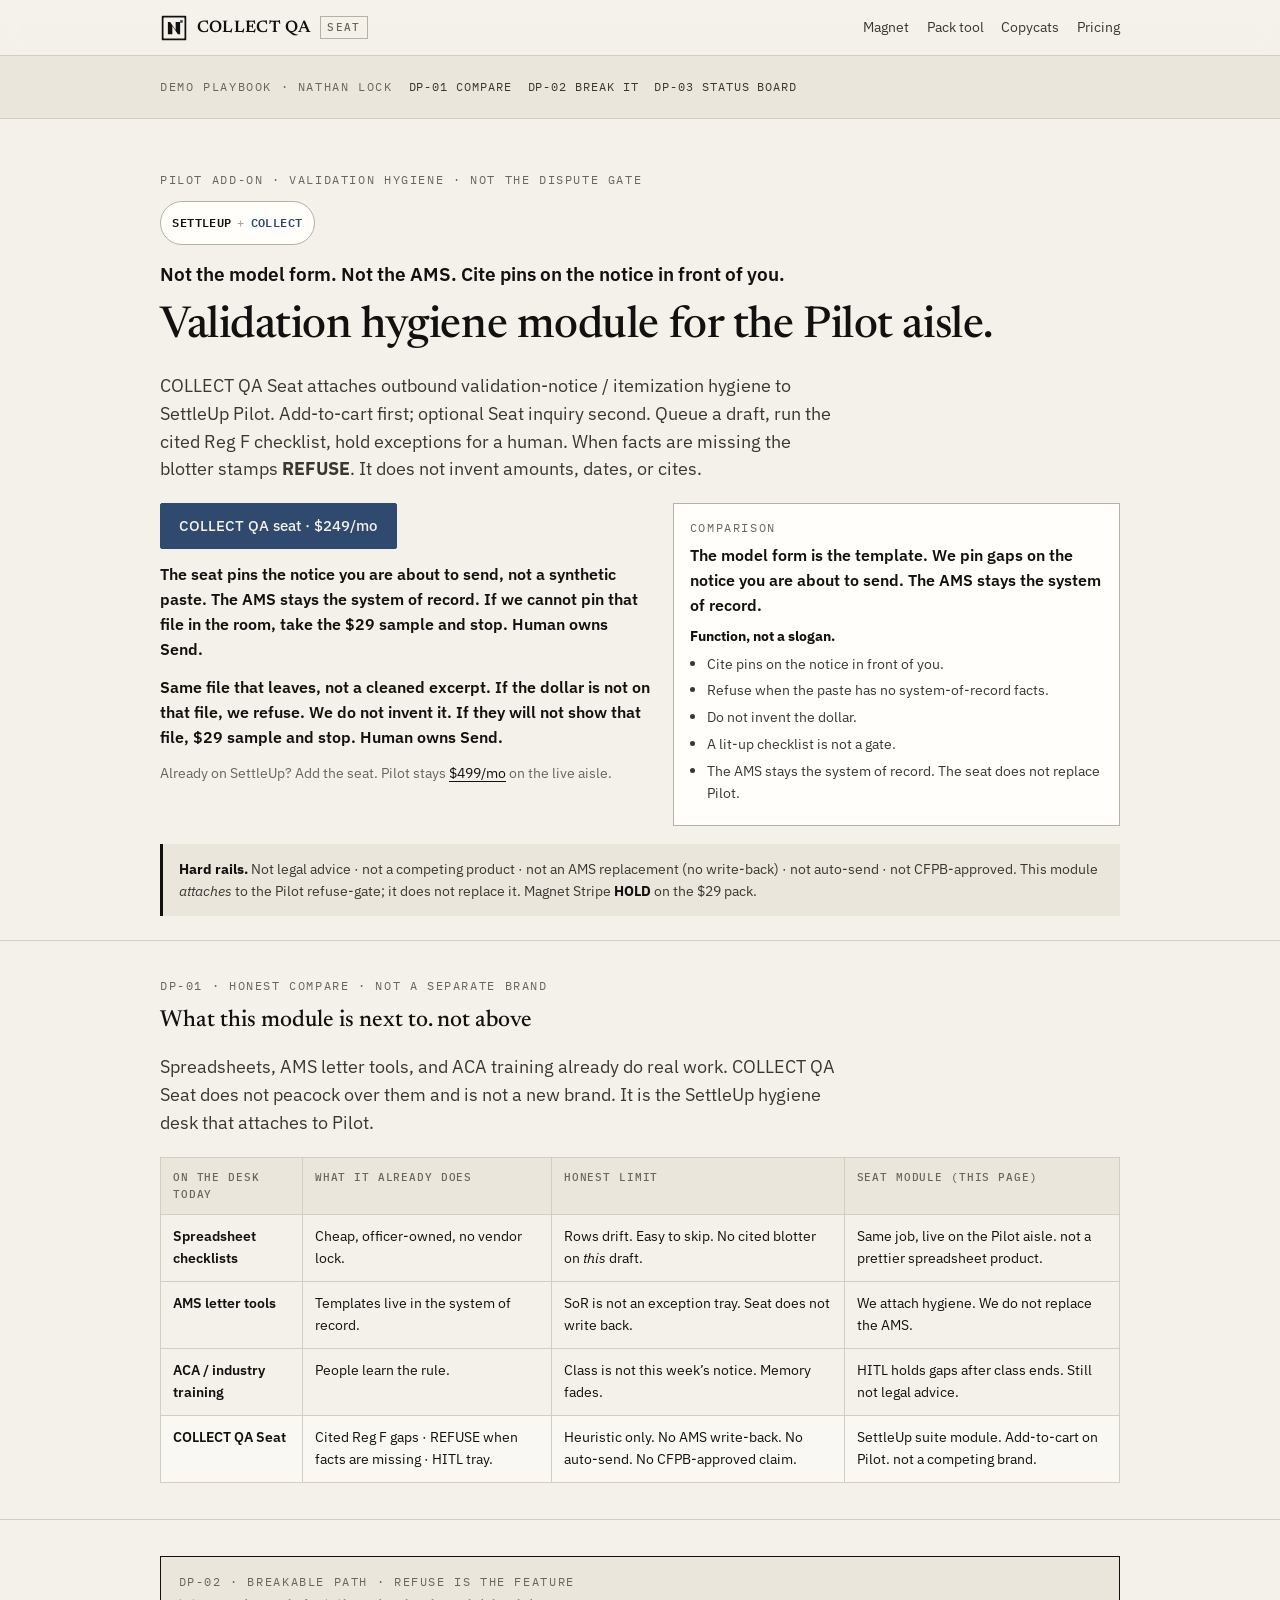
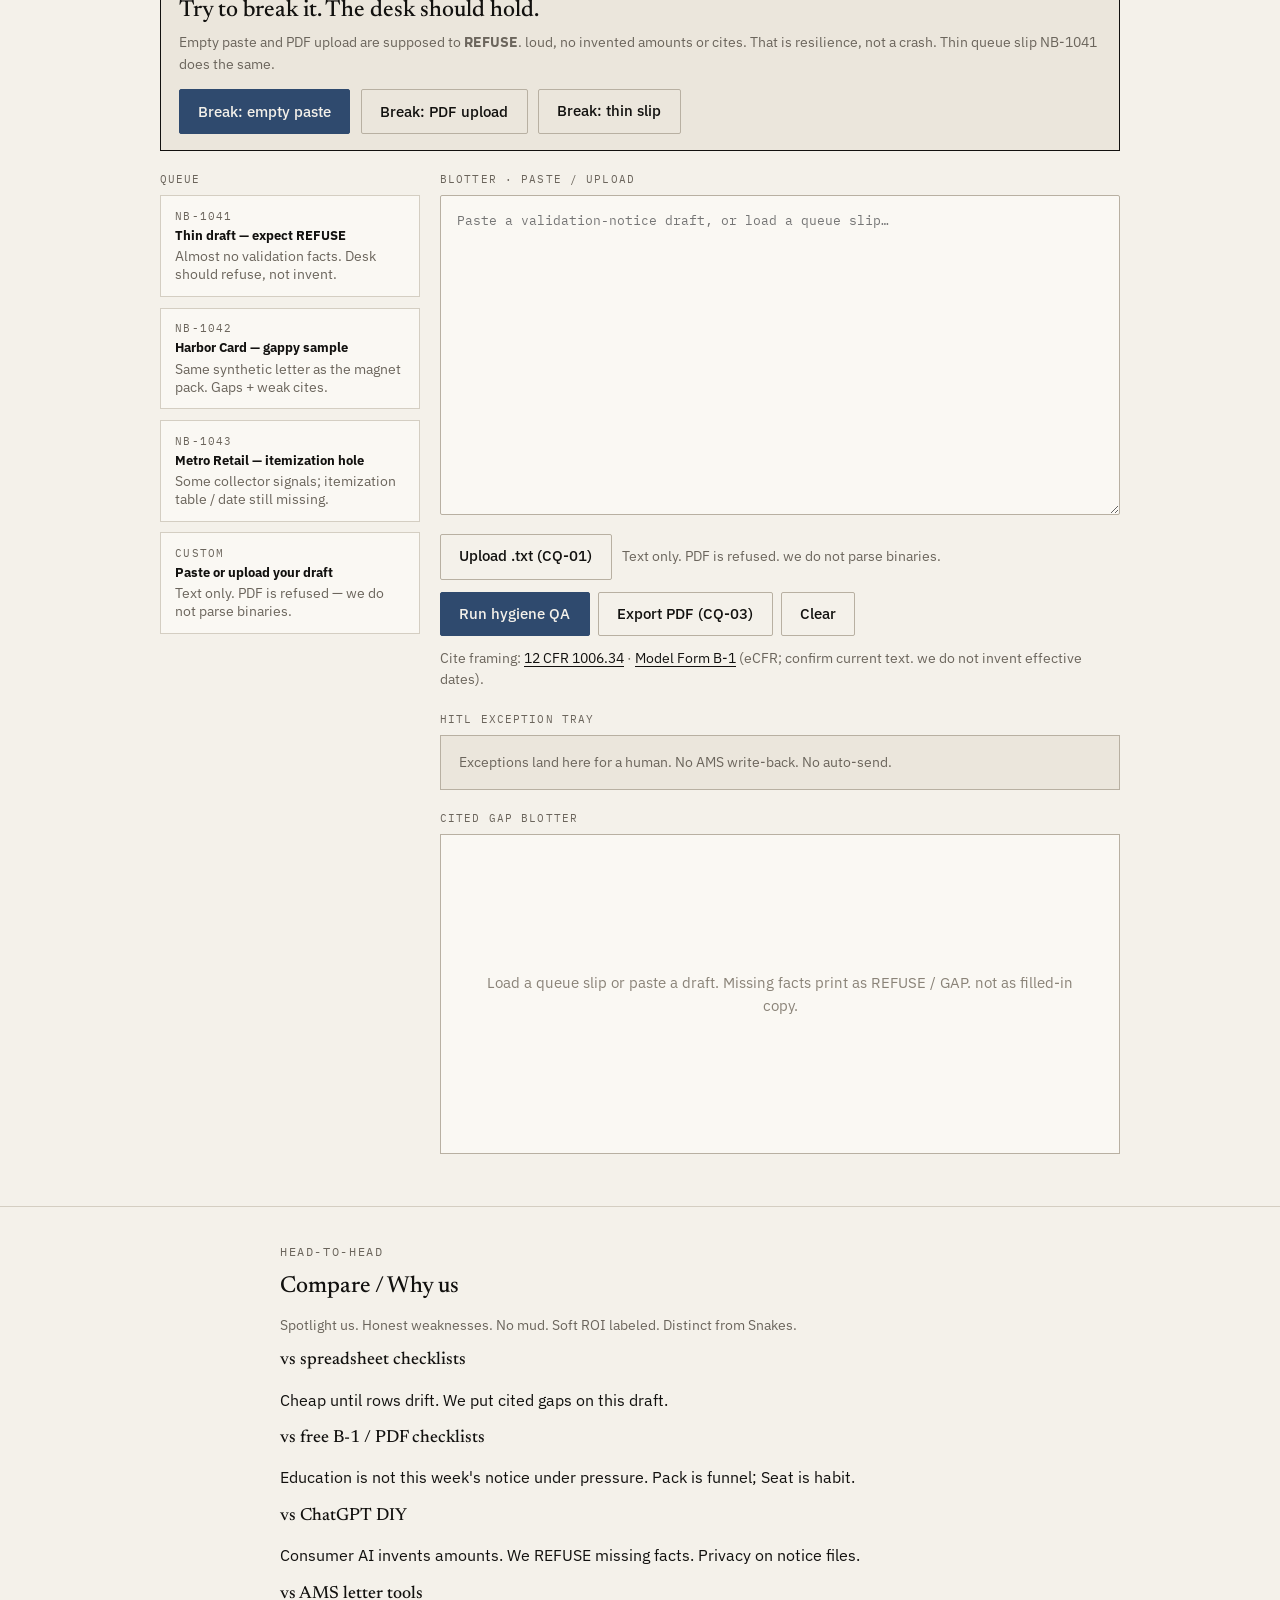
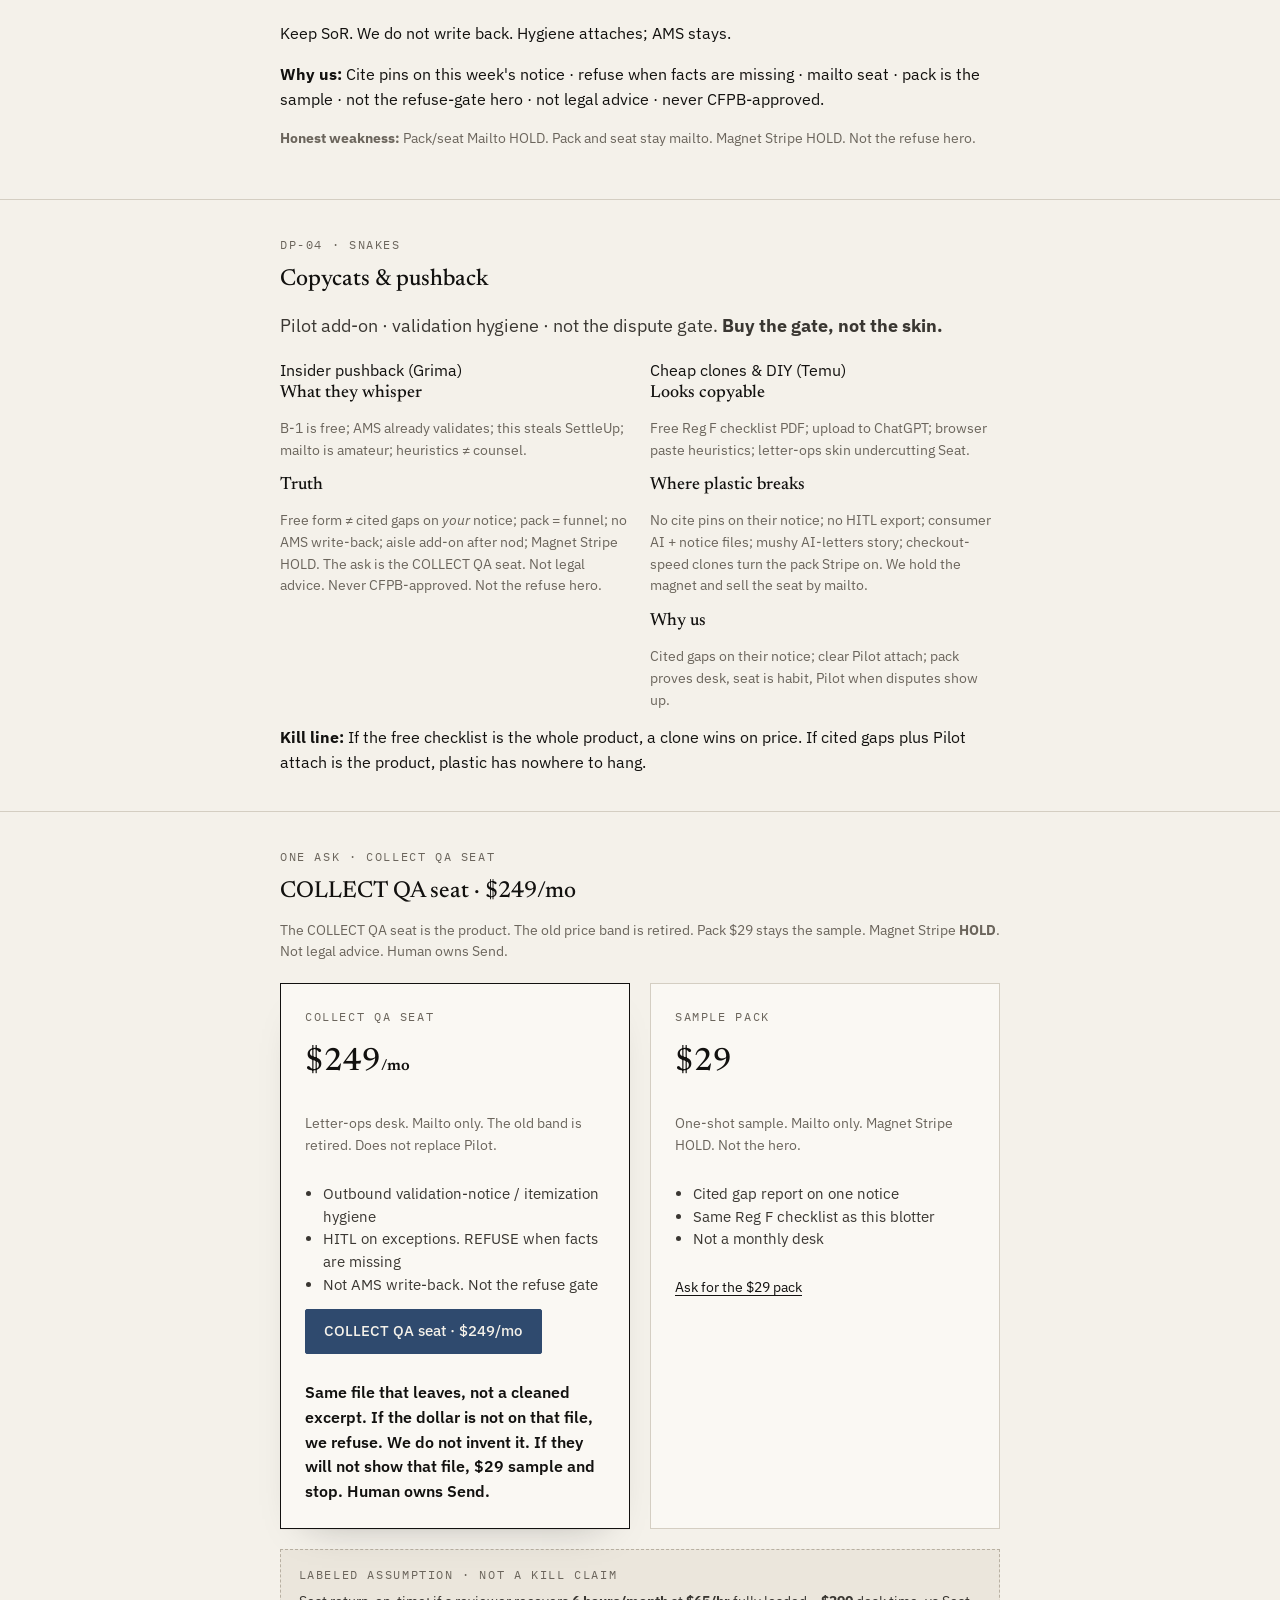
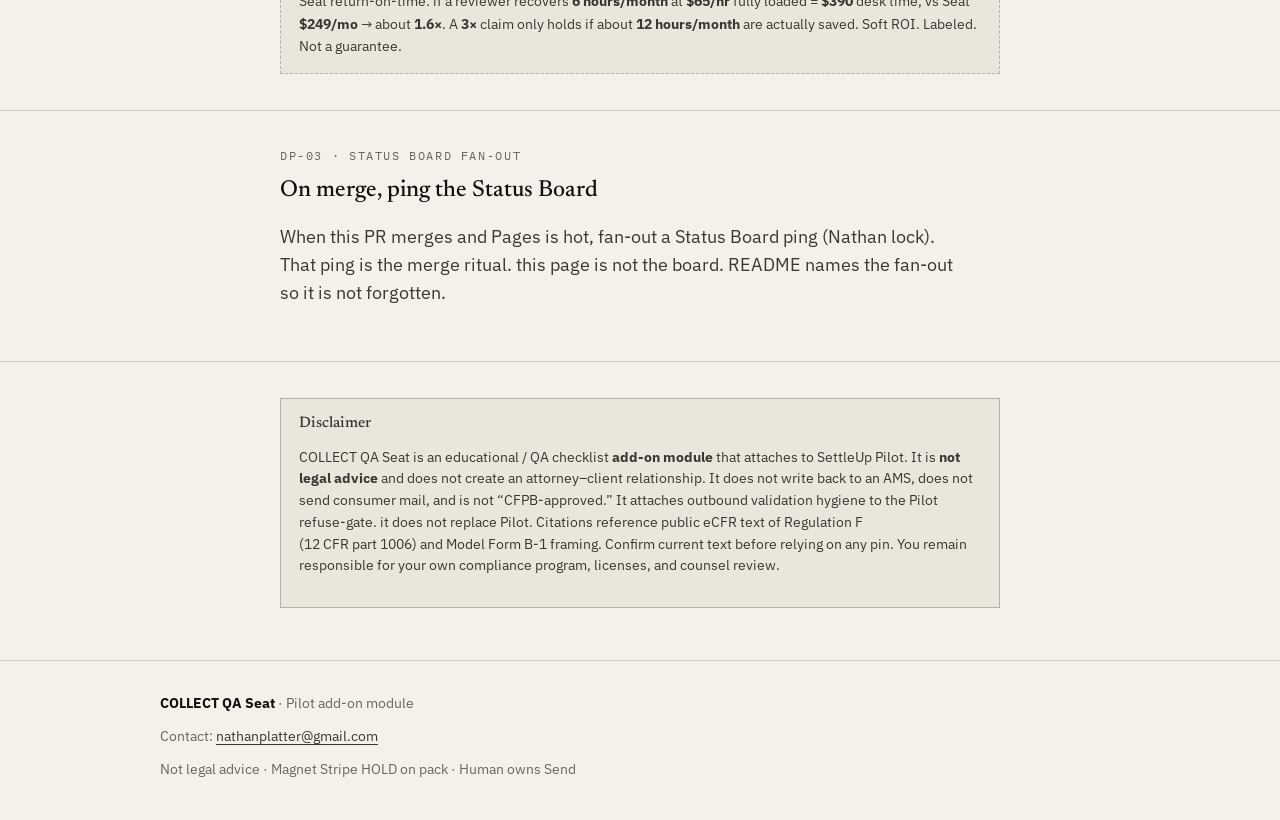
==== commit dea0a41d: "Fold the last COLLECT honesty lock beside the $249 ask. Same file that leaves, not a cleaned excerpt" ====
--- a/seat/index.html
+++ b/seat/index.html
@@ -50,6 +50,7 @@
               <a class="btn" href="mailto:nathanplatter@gmail.com?subject=COLLECT%20QA%20seat%20%24249%2Fmo&body=I%20want%20the%20COLLECT%20QA%20seat%20at%20%24249%2Fmo.%0A%0ACompany%3A%20%0AContact%3A%20%0A%0ANot%20legal%20advice%20requested.%20Human%20owns%20Send.">COLLECT QA seat · $249/mo</a>
             </div>
             <p class="ask-honesty">The seat pins the notice you are about to send, not a synthetic paste. The AMS stays the system of record. If we cannot pin that file in the room, take the $29 sample and stop. Human owns Send.</p>
+            <p class="ask-honesty">Same file that leaves, not a cleaned excerpt. If the dollar is not on that file, we refuse. We do not invent it. If they will not show that file, $29 sample and stop. Human owns Send.</p>
             <p class="small muted" style="margin-top:.85rem">Already on SettleUp? Add the seat. Pilot stays <a href="https://buy.stripe.com/dRm00j0GG53F8dVfO17Vm03">$499/mo</a> on the live aisle.</p>
           </div>
           <aside class="fold-compare" id="comparison" aria-label="Comparison">
@@ -255,6 +256,7 @@
               <li>Not AMS write-back. Not the refuse gate</li>
             </ul>
             <a class="btn" href="mailto:nathanplatter@gmail.com?subject=COLLECT%20QA%20seat%20%24249%2Fmo&body=I%20want%20the%20COLLECT%20QA%20seat%20at%20%24249%2Fmo.%0A%0ACompany%3A%20%0AContact%3A%20%0A%0ANot%20legal%20advice%20requested.%20Human%20owns%20Send.">COLLECT QA seat · $249/mo</a>
+            <p class="ask-honesty">Same file that leaves, not a cleaned excerpt. If the dollar is not on that file, we refuse. We do not invent it. If they will not show that file, $29 sample and stop. Human owns Send.</p>
           </div>
           <div class="price-card">
             <p class="eyebrow" style="margin:0">Sample pack</p>
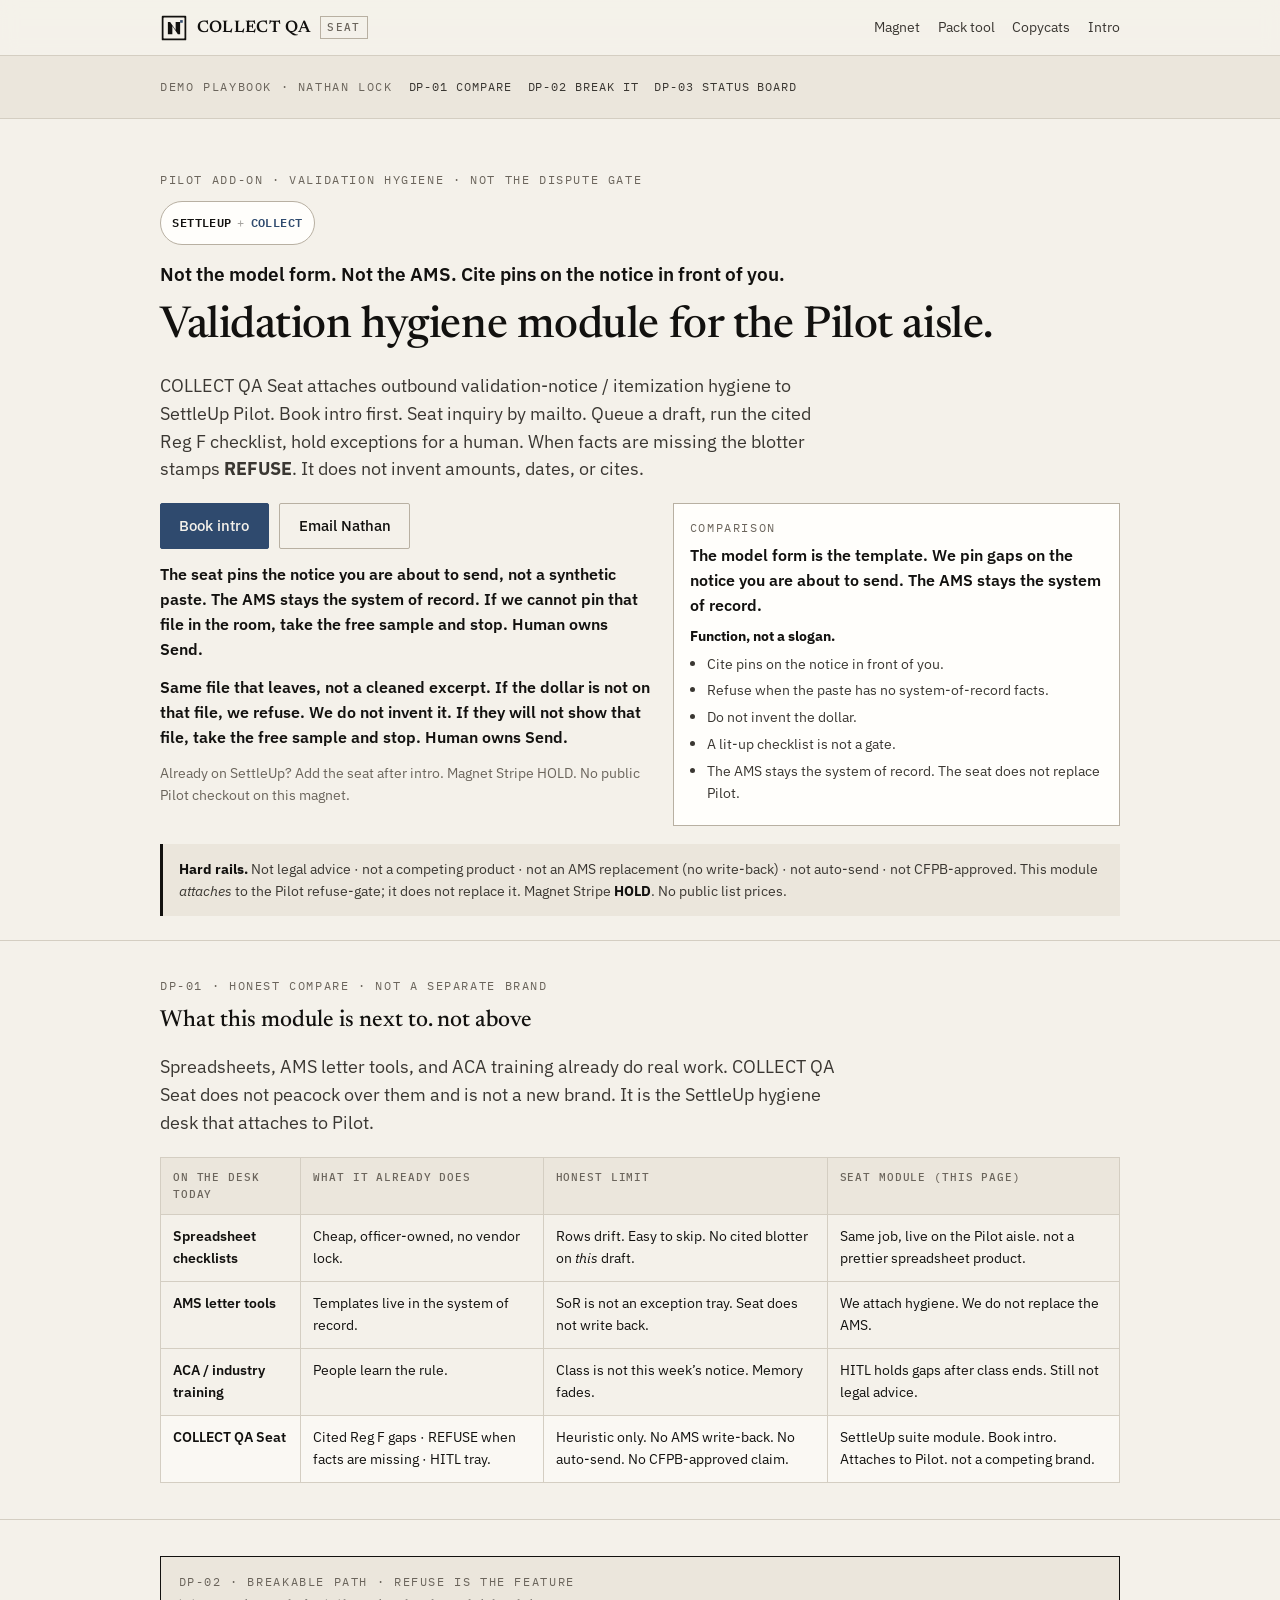
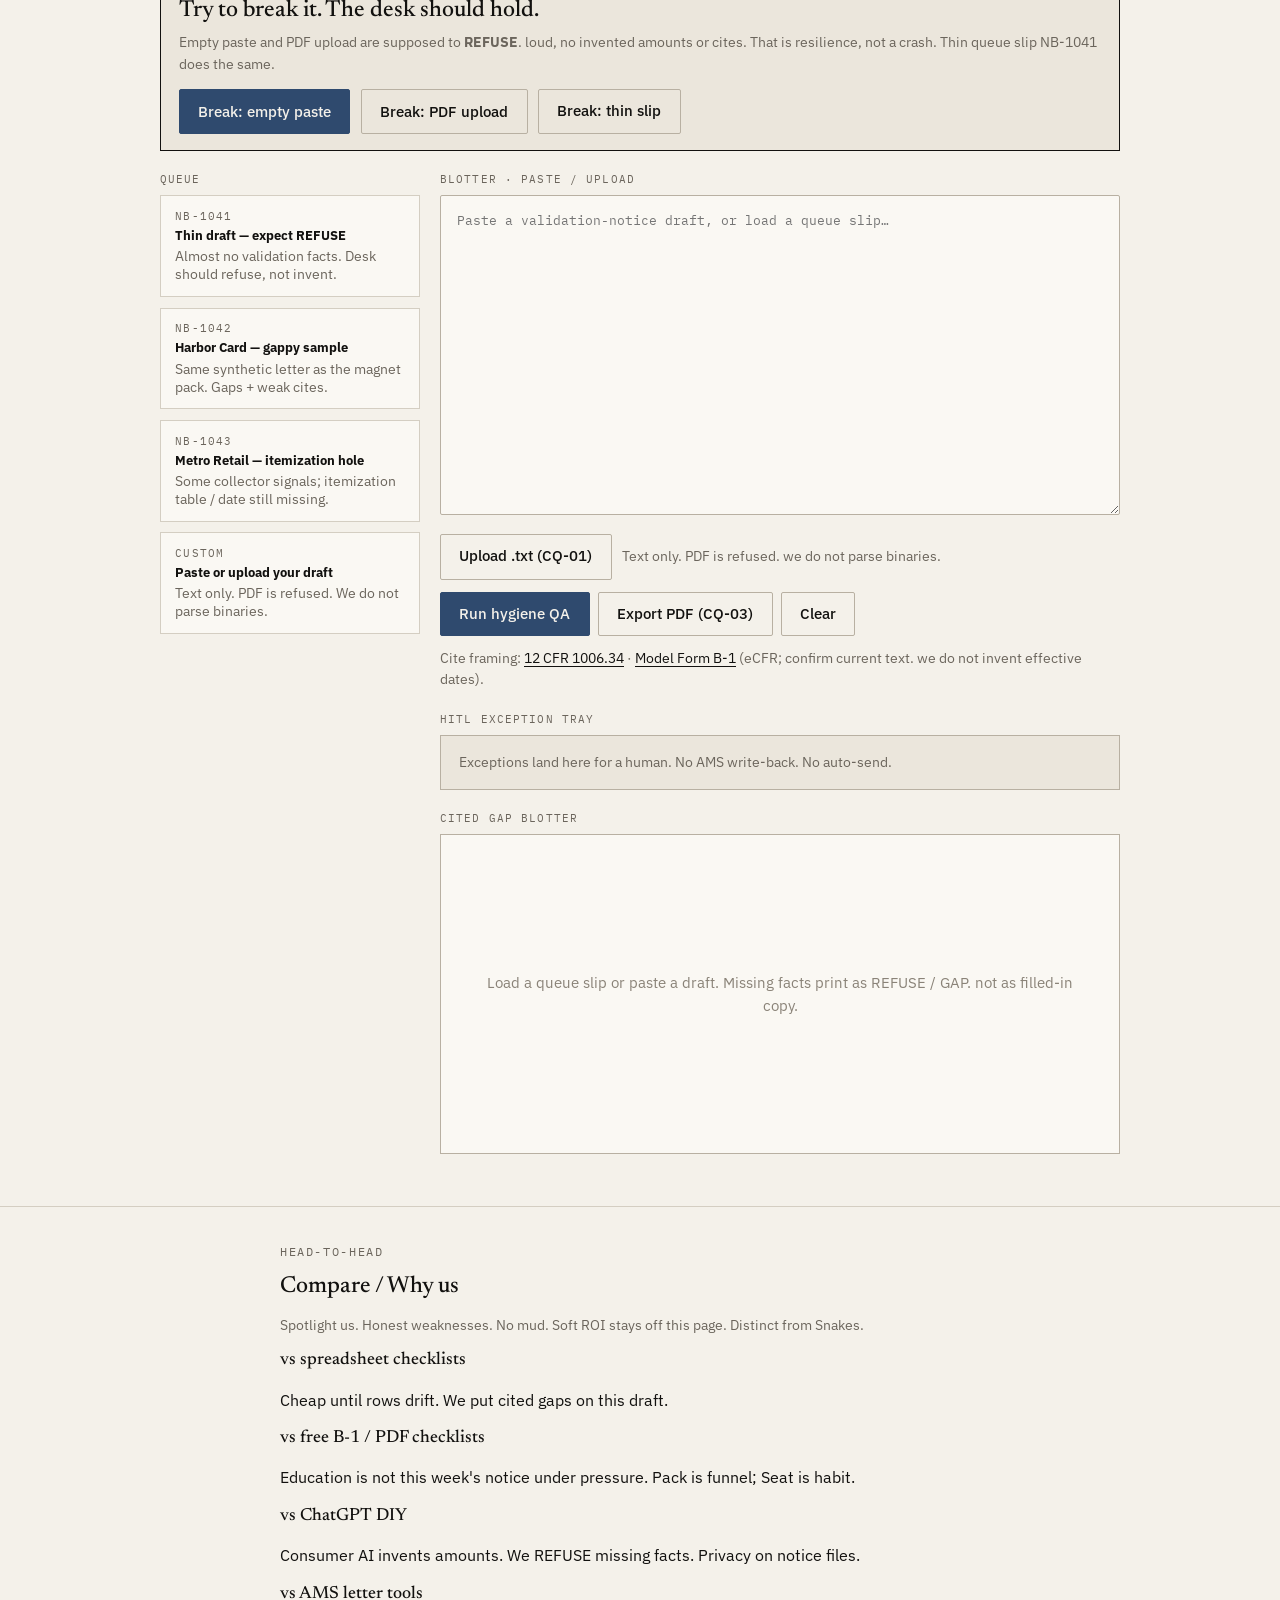
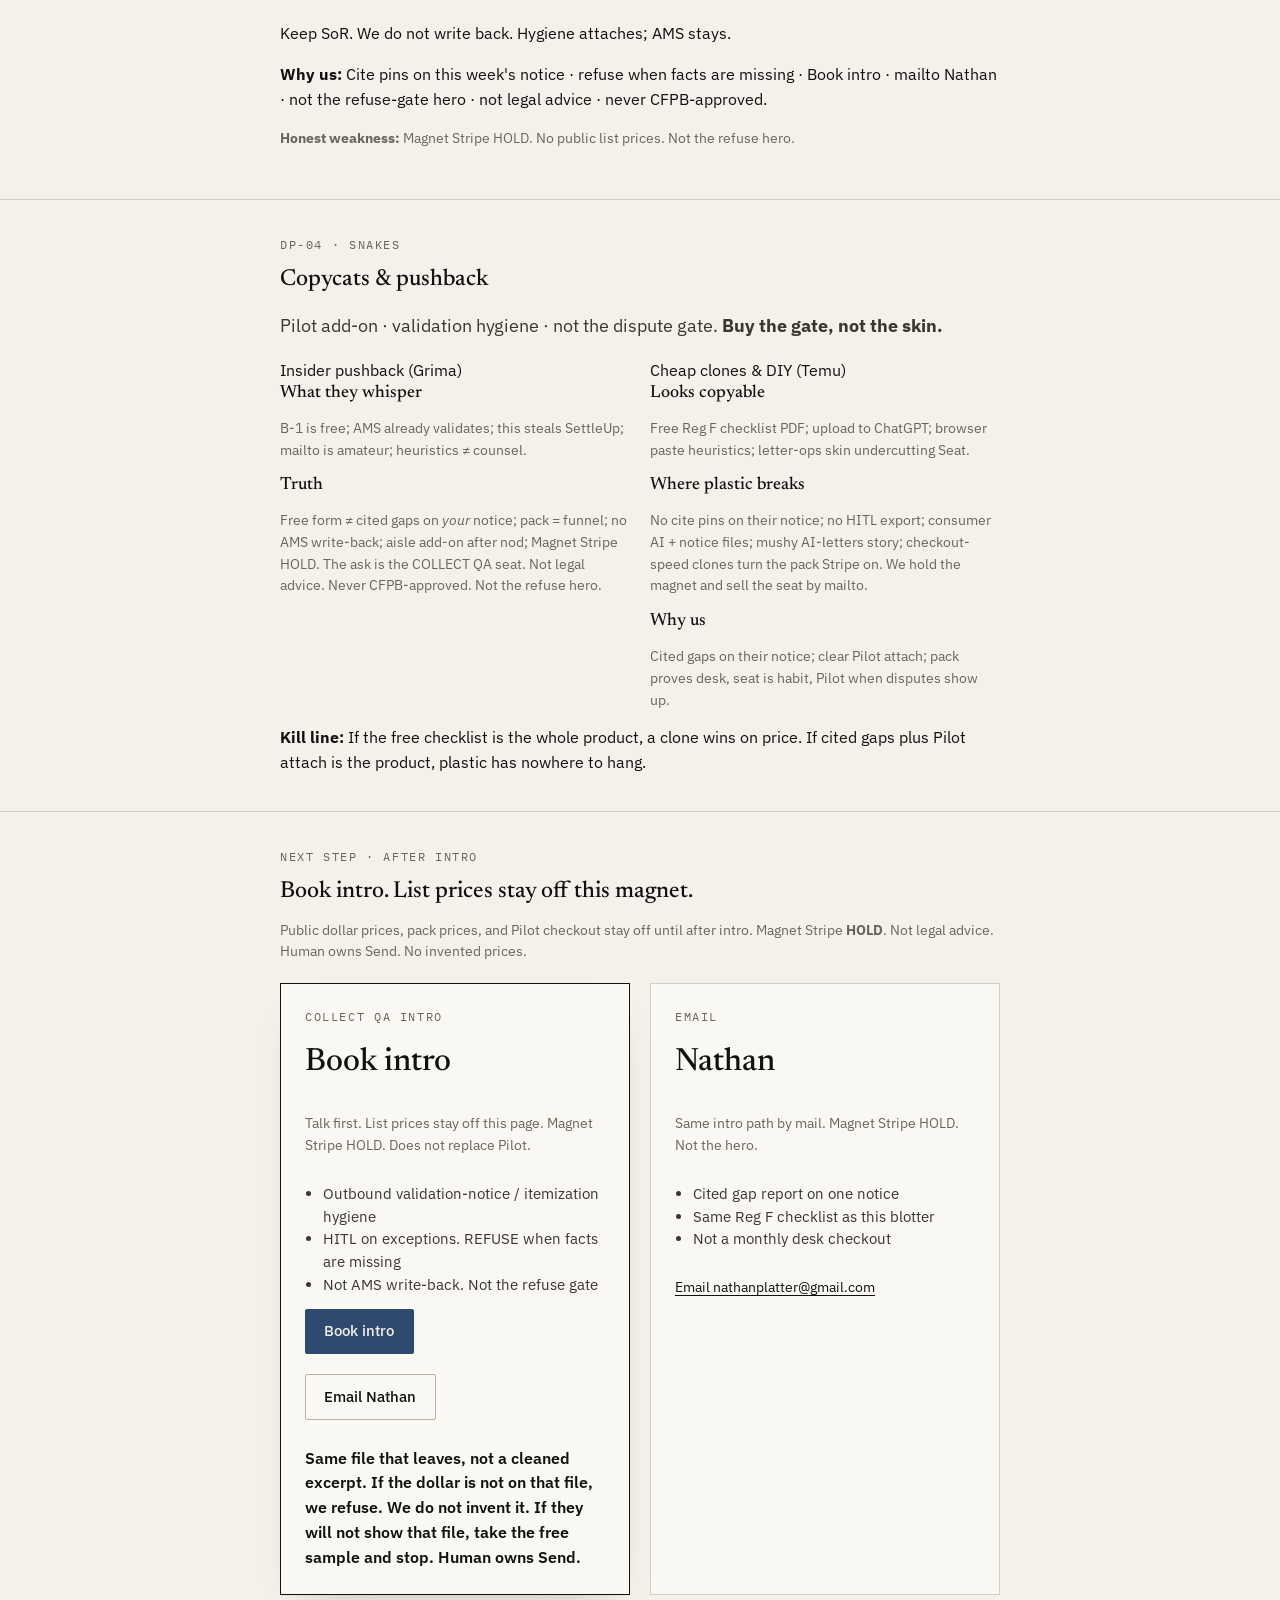
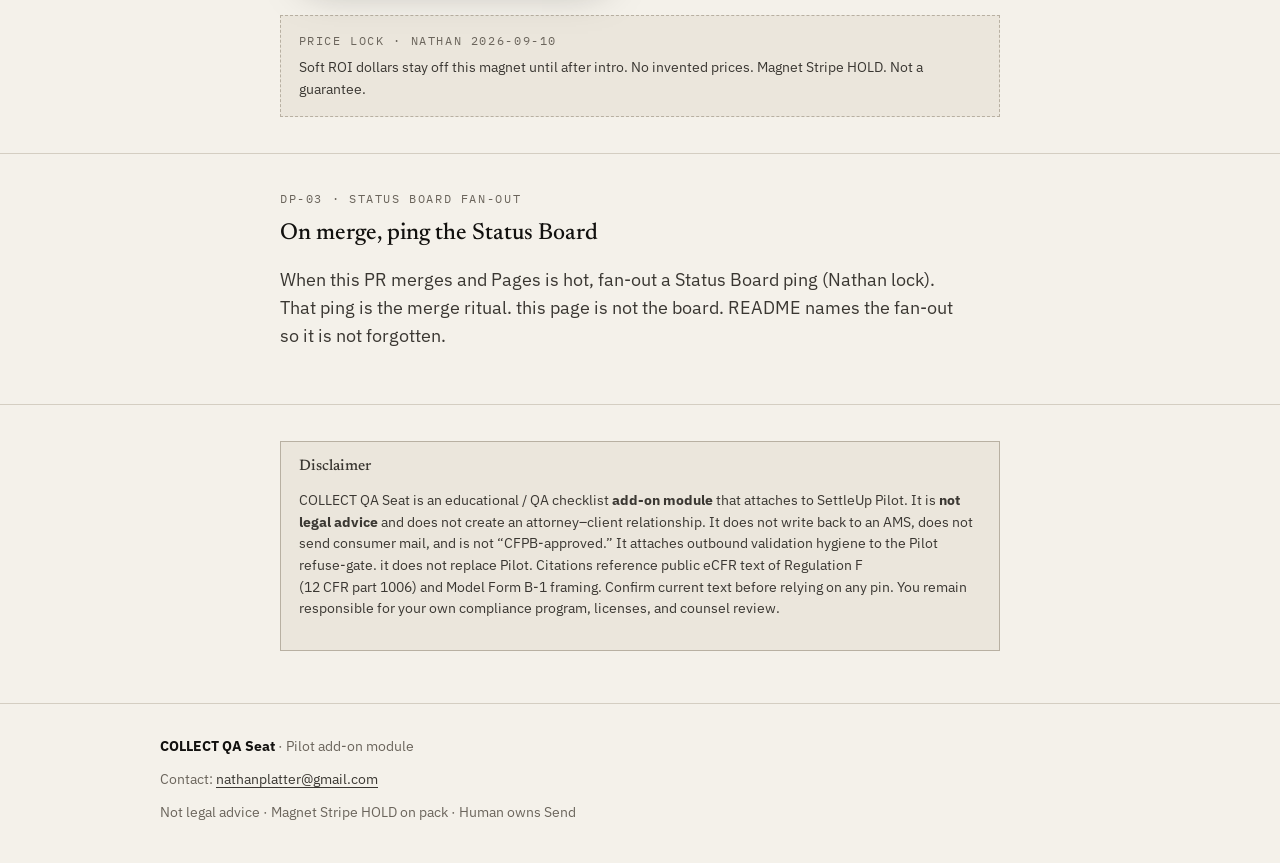
==== commit 3777f0d6: "Remove public list prices until after intro. P0 price lock: Book intro and mailto replace dollar SKU" ====
--- a/seat/index.html
+++ b/seat/index.html
@@ -4,7 +4,7 @@
   <meta charset="utf-8" />
   <meta name="viewport" content="width=device-width, initial-scale=1, viewport-fit=cover" />
   <title>COLLECT QA seat. Validation hygiene module</title>
-  <meta name="description" content="COLLECT QA seat $249/mo. Validation hygiene beside SettleUp Pilot. Not legal advice. Human owns Send." />
+  <meta name="description" content="COLLECT QA seat. Validation hygiene beside SettleUp Pilot. Book intro. Not legal advice. Human owns Send." />
   <link rel="stylesheet" href="../styles.css" />
 </head>
 <body class="seat-page">
@@ -15,7 +15,7 @@
         <a href="../index.html">Magnet</a>
         <a href="../app.html">Pack tool</a>
         <a href="#snakes">Copycats</a>
-    <a href="#pricing">Pricing</a>
+    <a href="#intro">Intro</a>
       </nav>
     </div>
   </header>
@@ -40,18 +40,19 @@
         <h1>Validation hygiene module for the Pilot aisle.</h1>
         <p class="lede">
           COLLECT QA Seat attaches outbound validation-notice / itemization hygiene to
-          SettleUp Pilot. Add-to-cart first; optional Seat inquiry second. Queue a draft,
+          SettleUp Pilot. Book intro first. Seat inquiry by mailto. Queue a draft,
           run the cited Reg&nbsp;F checklist, hold exceptions for a human. When facts are
           missing the blotter stamps <strong>REFUSE</strong>. It does not invent amounts, dates, or cites.
         </p>
         <div class="hero-fold">
           <div class="hero-ask">
             <div class="btn-row">
-              <a class="btn" href="mailto:nathanplatter@gmail.com?subject=COLLECT%20QA%20seat%20%24249%2Fmo&body=I%20want%20the%20COLLECT%20QA%20seat%20at%20%24249%2Fmo.%0A%0ACompany%3A%20%0AContact%3A%20%0A%0ANot%20legal%20advice%20requested.%20Human%20owns%20Send.">COLLECT QA seat · $249/mo</a>
-            </div>
-            <p class="ask-honesty">The seat pins the notice you are about to send, not a synthetic paste. The AMS stays the system of record. If we cannot pin that file in the room, take the $29 sample and stop. Human owns Send.</p>
-            <p class="ask-honesty">Same file that leaves, not a cleaned excerpt. If the dollar is not on that file, we refuse. We do not invent it. If they will not show that file, $29 sample and stop. Human owns Send.</p>
-            <p class="small muted" style="margin-top:.85rem">Already on SettleUp? Add the seat. Pilot stays <a href="https://buy.stripe.com/dRm00j0GG53F8dVfO17Vm03">$499/mo</a> on the live aisle.</p>
+              <a class="btn" href="https://calendly.com/nathanplatter">Book intro</a>
+              <a class="btn btn-ghost" href="mailto:nathanplatter@gmail.com?subject=COLLECT%20QA%20intro&body=I%20want%20to%20book%20a%20COLLECT%20QA%20intro.%0A%0ACompany%3A%20%0AContact%3A%20%0A%0ANot%20legal%20advice%20requested.%20Human%20owns%20Send.">Email Nathan</a>
+            </div>
+            <p class="ask-honesty">The seat pins the notice you are about to send, not a synthetic paste. The AMS stays the system of record. If we cannot pin that file in the room, take the free sample and stop. Human owns Send.</p>
+            <p class="ask-honesty">Same file that leaves, not a cleaned excerpt. If the dollar is not on that file, we refuse. We do not invent it. If they will not show that file, take the free sample and stop. Human owns Send.</p>
+            <p class="small muted" style="margin-top:.85rem">Already on SettleUp? Add the seat after intro. Magnet Stripe HOLD. No public Pilot checkout on this magnet.</p>
           </div>
           <aside class="fold-compare" id="comparison" aria-label="Comparison">
             <p class="eyebrow">Comparison</p>
@@ -70,7 +71,7 @@
           <strong>Hard rails.</strong>
           Not legal advice · not a competing product · not an AMS replacement (no write-back) ·
           not auto-send · not CFPB-approved. This module <em>attaches</em> to the Pilot refuse-gate;
-          it does not replace it. Magnet Stripe <strong>HOLD</strong> on the $29 pack.
+          it does not replace it. Magnet Stripe <strong>HOLD</strong>. No public list prices.
         </div>
       </div>
     </section>
@@ -117,7 +118,7 @@
                 <td class="who">COLLECT QA Seat</td>
                 <td>Cited Reg&nbsp;F gaps · REFUSE when facts are missing · HITL tray.</td>
                 <td>Heuristic only. No AMS write-back. No auto-send. No CFPB-approved claim.</td>
-                <td>SettleUp suite module. Add-to-cart on Pilot. not a competing brand.</td>
+                <td>SettleUp suite module. Book intro. Attaches to Pilot. not a competing brand.</td>
               </tr>
             </tbody>
           </table>
@@ -187,7 +188,7 @@
 <section class="section" id="h2h"><div class="wrap">
   <p class="eyebrow">Head-to-head</p>
   <h2>Compare / Why us</h2>
-  <p class="small muted">Spotlight us. Honest weaknesses. No mud. Soft ROI labeled. Distinct from Snakes.</p>
+  <p class="small muted">Spotlight us. Honest weaknesses. No mud. Soft ROI stays off this page. Distinct from Snakes.</p>
   <div class="compare-grid">
     <article class="compare-chip">
       <h3>vs spreadsheet checklists</h3>
@@ -206,8 +207,8 @@
       <p>Keep SoR. We do not write back. Hygiene attaches; AMS stays.</p>
     </article>
   </div>
-  <p style="margin-top:14px"><strong>Why us:</strong> Cite pins on this week's notice · refuse when facts are missing · mailto seat · pack is the sample · not the refuse-gate hero · not legal advice · never CFPB-approved.</p>
-  <p class="small muted" style="margin-top:10px"><strong>Honest weakness:</strong> Pack/seat Mailto HOLD. Pack and seat stay mailto. Magnet Stripe HOLD. Not the refuse hero.</p>
+  <p style="margin-top:14px"><strong>Why us:</strong> Cite pins on this week's notice · refuse when facts are missing · Book intro · mailto Nathan · not the refuse-gate hero · not legal advice · never CFPB-approved.</p>
+  <p class="small muted" style="margin-top:10px"><strong>Honest weakness:</strong> Magnet Stripe HOLD. No public list prices. Not the refuse hero.</p>
 </div></section>
 
 <section class="section" id="snakes"><div class="wrap">
@@ -237,47 +238,45 @@
 
 </div></section>
 
-<section class="section" id="pricing">
+<section class="section" id="intro">
       <div class="wrap">
-        <p class="eyebrow">One ask · COLLECT QA seat</p>
-        <h2>COLLECT QA seat · $249/mo</h2>
+        <p class="eyebrow">Next step · after intro</p>
+        <h2>Book intro. List prices stay off this magnet.</h2>
         <p class="muted small" style="margin-bottom:1.25rem">
-          The COLLECT QA seat is the product. The old price band is retired. Pack $29 stays the sample.
-          Magnet Stripe <strong>HOLD</strong>. Not legal advice. Human owns Send.
+          Public dollar prices, pack prices, and Pilot checkout stay off until after intro.
+          Magnet Stripe <strong>HOLD</strong>. Not legal advice. Human owns Send. No invented prices.
         </p>
         <div class="grid-2">
           <div class="price-card featured">
-            <p class="eyebrow" style="margin:0">COLLECT QA seat</p>
-            <div class="amount">$249<span style="font-size:1rem;font-weight:600">/mo</span></div>
-            <p class="small muted">Letter-ops desk. Mailto only. The old band is retired. Does not replace Pilot.</p>
+            <p class="eyebrow" style="margin:0">COLLECT QA intro</p>
+            <div class="amount">Book intro</div>
+            <p class="small muted">Talk first. List prices stay off this page. Magnet Stripe HOLD. Does not replace Pilot.</p>
             <ul>
               <li>Outbound validation-notice / itemization hygiene</li>
               <li>HITL on exceptions. REFUSE when facts are missing</li>
               <li>Not AMS write-back. Not the refuse gate</li>
             </ul>
-            <a class="btn" href="mailto:nathanplatter@gmail.com?subject=COLLECT%20QA%20seat%20%24249%2Fmo&body=I%20want%20the%20COLLECT%20QA%20seat%20at%20%24249%2Fmo.%0A%0ACompany%3A%20%0AContact%3A%20%0A%0ANot%20legal%20advice%20requested.%20Human%20owns%20Send.">COLLECT QA seat · $249/mo</a>
-            <p class="ask-honesty">Same file that leaves, not a cleaned excerpt. If the dollar is not on that file, we refuse. We do not invent it. If they will not show that file, $29 sample and stop. Human owns Send.</p>
+            <a class="btn" href="https://calendly.com/nathanplatter">Book intro</a>
+            <a class="btn btn-ghost" href="mailto:nathanplatter@gmail.com?subject=COLLECT%20QA%20intro&body=I%20want%20to%20book%20a%20COLLECT%20QA%20intro.%0A%0ACompany%3A%20%0AContact%3A%20%0A%0ANot%20legal%20advice%20requested.%20Human%20owns%20Send.">Email Nathan</a>
+            <p class="ask-honesty">Same file that leaves, not a cleaned excerpt. If the dollar is not on that file, we refuse. We do not invent it. If they will not show that file, take the free sample and stop. Human owns Send.</p>
           </div>
           <div class="price-card">
-            <p class="eyebrow" style="margin:0">Sample pack</p>
-            <div class="amount">$29</div>
-            <p class="small muted">One-shot sample. Mailto only. Magnet Stripe HOLD. Not the hero.</p>
+            <p class="eyebrow" style="margin:0">Email</p>
+            <div class="amount">Nathan</div>
+            <p class="small muted">Same intro path by mail. Magnet Stripe HOLD. Not the hero.</p>
             <ul>
               <li>Cited gap report on one notice</li>
               <li>Same Reg F checklist as this blotter</li>
-              <li>Not a monthly desk</li>
+              <li>Not a monthly desk checkout</li>
             </ul>
-            <p class="small muted"><a href="mailto:nathanplatter@gmail.com?subject=COLLECT%20QA%20pack%20%2429&body=I%20want%20the%20%2429%20COLLECT%20QA%20sample%20pack.">Ask for the $29 pack</a></p>
+            <p class="small muted"><a href="mailto:nathanplatter@gmail.com?subject=COLLECT%20QA%20intro&body=I%20want%20to%20book%20a%20COLLECT%20QA%20intro.">Email nathanplatter@gmail.com</a></p>
           </div>
         </div>
         <div class="assumption" id="roi">
-          <p class="eyebrow" style="margin:0 0 0.4rem">Labeled assumption · not a kill claim</p>
+          <p class="eyebrow" style="margin:0 0 0.4rem">Price lock · Nathan 2026-09-10</p>
           <p style="margin:0">
-            Seat return-on-time: if a reviewer recovers <strong>6 hours/month</strong> at
-            <strong>$65/hr</strong> fully loaded = <strong>$390</strong> desk time, vs Seat
-            <strong>$249/mo</strong> → about <strong>1.6×</strong>. A <strong>3×</strong> claim
-            only holds if about <strong>12 hours/month</strong> are actually saved.
-            Soft ROI. Labeled. Not a guarantee.
+            Soft ROI dollars stay off this magnet until after intro. No invented prices.
+            Magnet Stripe HOLD. Not a guarantee.
           </p>
         </div>
       </div>
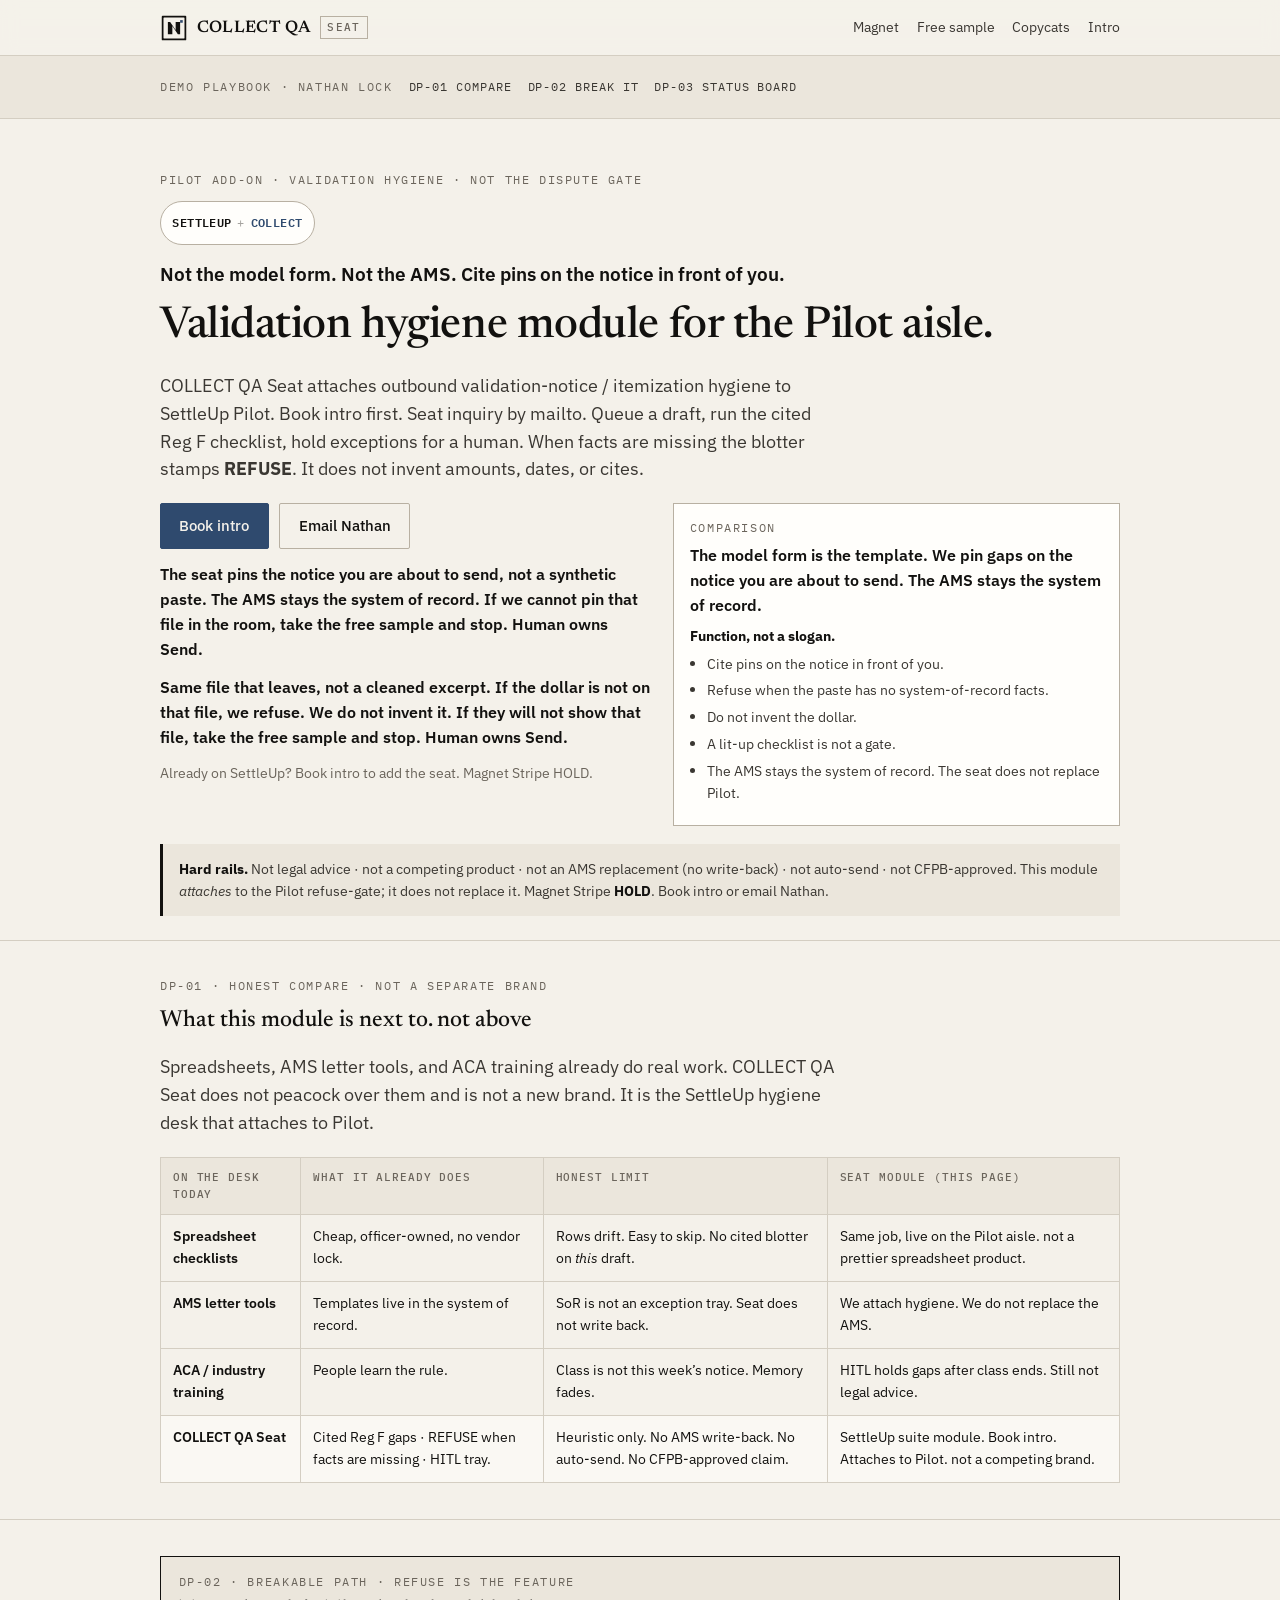
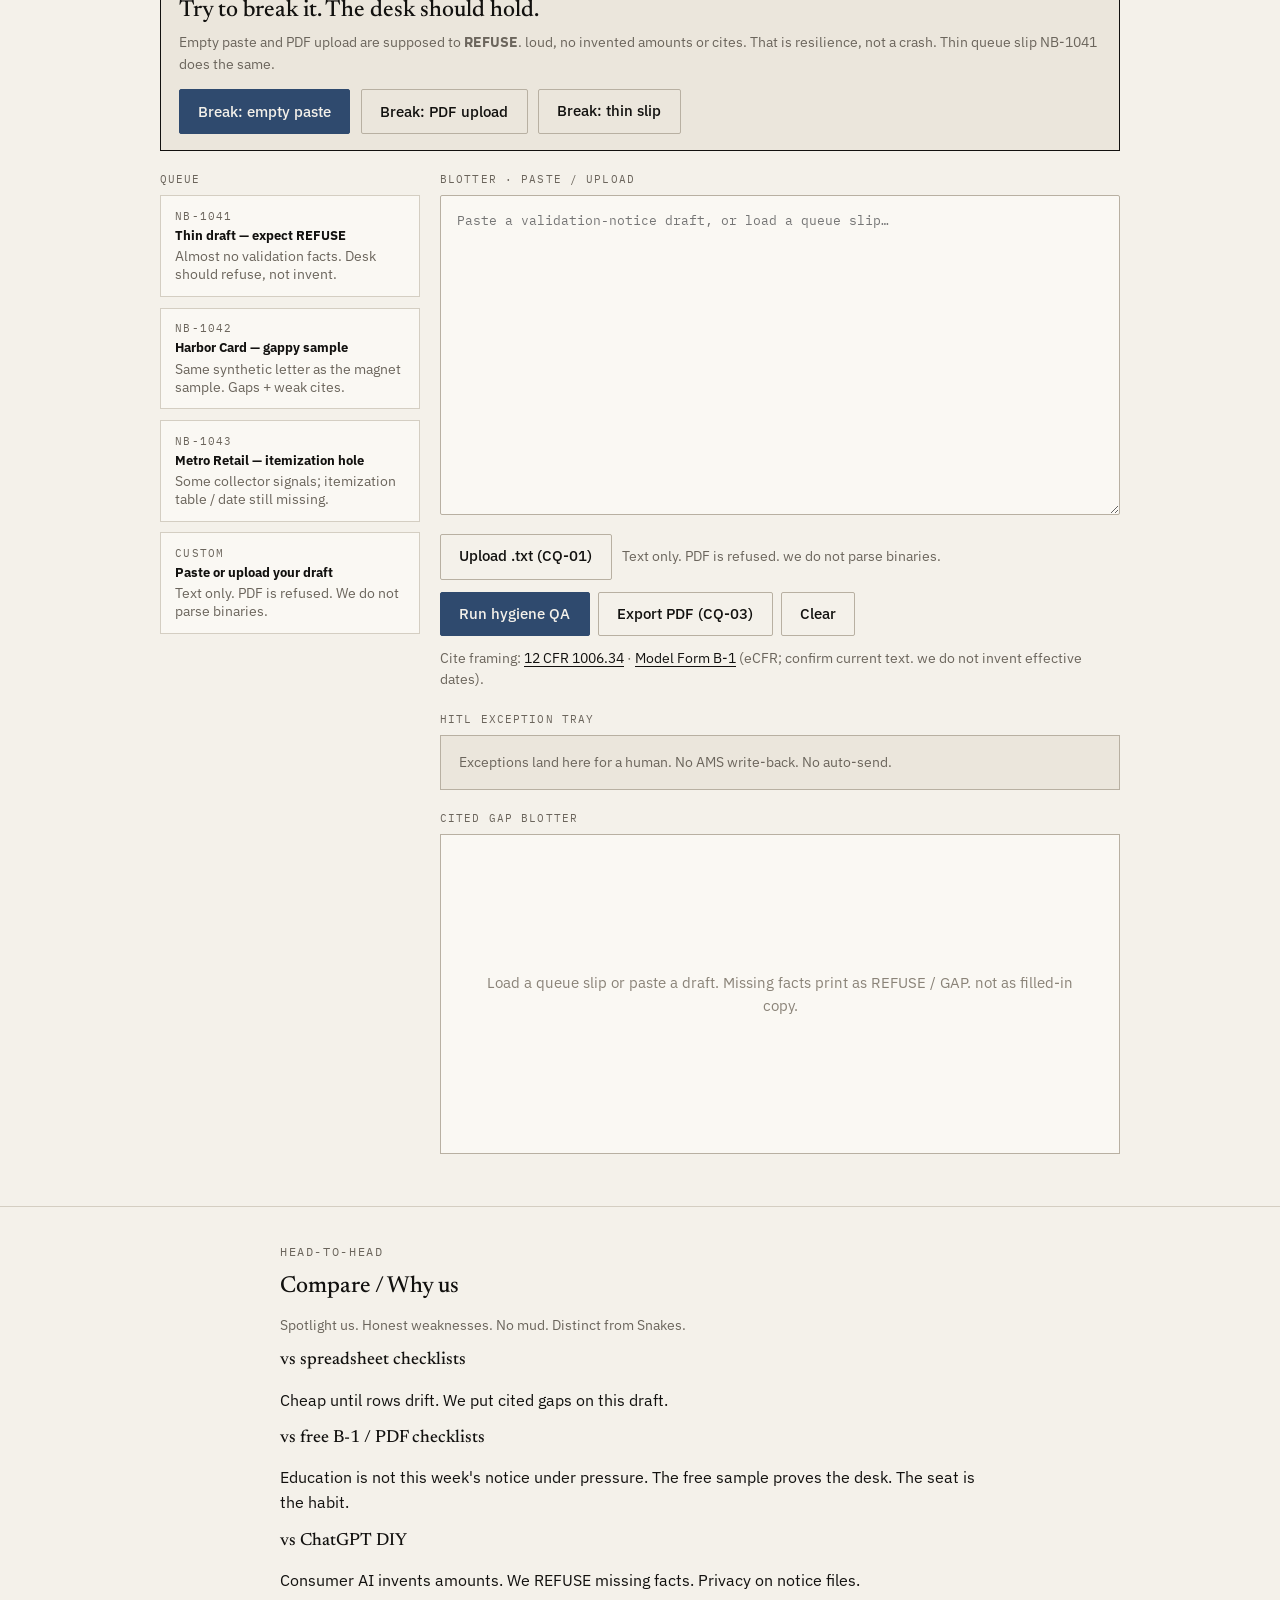
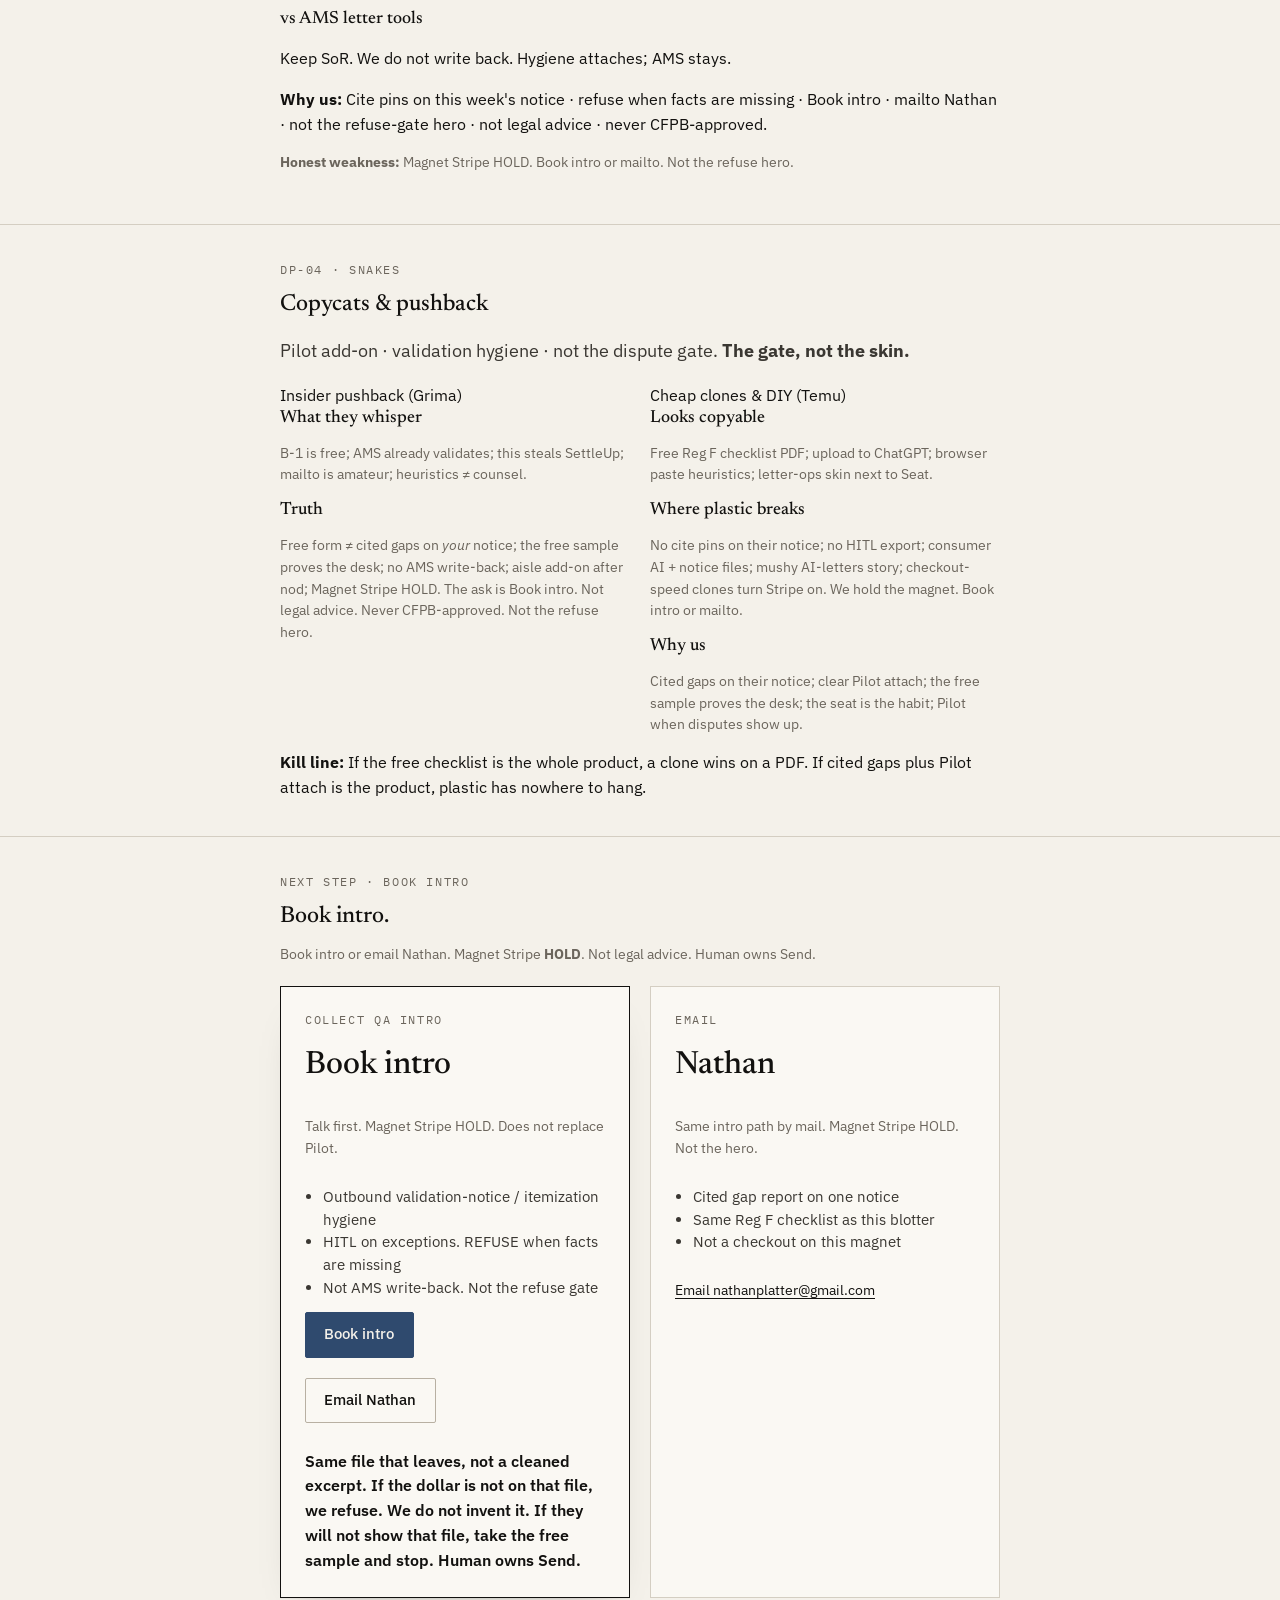
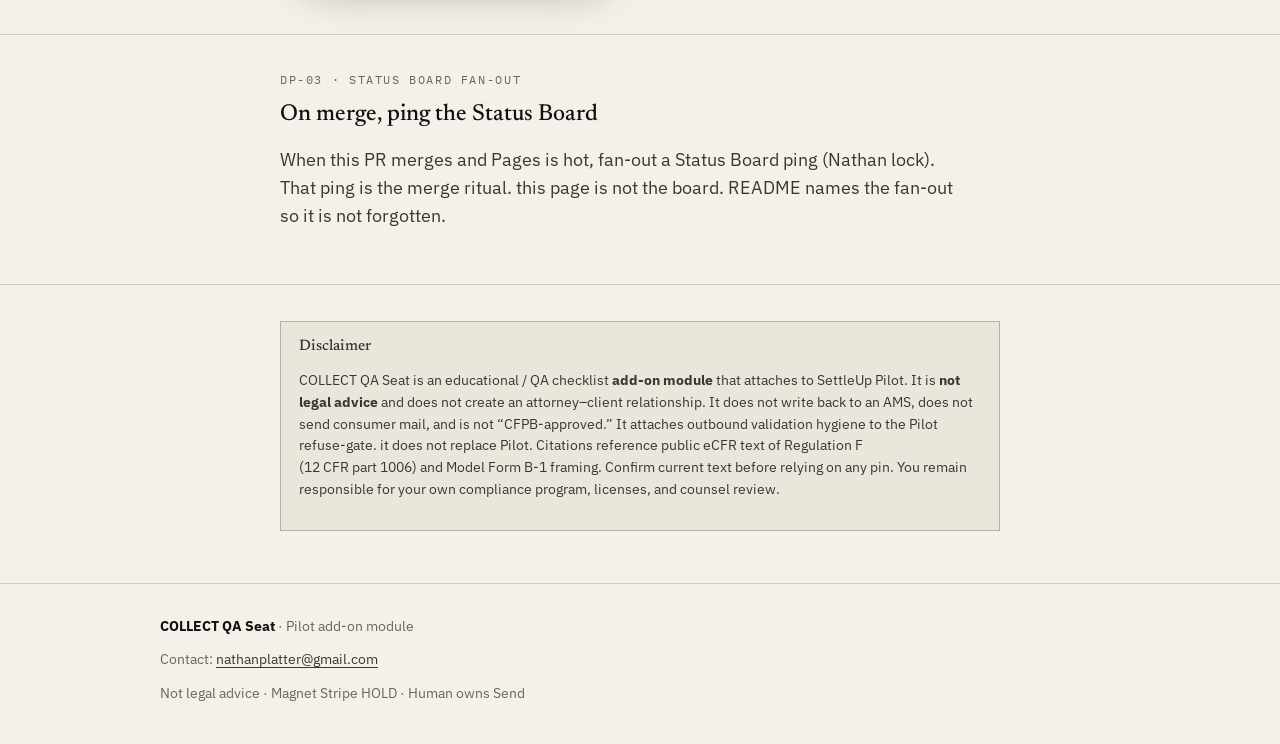
==== commit bb021886: "Tighten the price lock to Book intro only. Drop Soft ROI, pack-checkout, and Pilot-checkout copy tha" ====
--- a/seat/index.html
+++ b/seat/index.html
@@ -13,7 +13,7 @@
       <a class="mark" href="../index.html"><img class="np-logo" src="../brand/logo-mark.svg" width="28" height="28" alt=""/>COLLECT QA <span class="code">SEAT</span></a>
       <nav class="nav" aria-label="Primary">
         <a href="../index.html">Magnet</a>
-        <a href="../app.html">Pack tool</a>
+        <a href="../app.html">Free sample</a>
         <a href="#snakes">Copycats</a>
     <a href="#intro">Intro</a>
       </nav>
@@ -52,7 +52,7 @@
             </div>
             <p class="ask-honesty">The seat pins the notice you are about to send, not a synthetic paste. The AMS stays the system of record. If we cannot pin that file in the room, take the free sample and stop. Human owns Send.</p>
             <p class="ask-honesty">Same file that leaves, not a cleaned excerpt. If the dollar is not on that file, we refuse. We do not invent it. If they will not show that file, take the free sample and stop. Human owns Send.</p>
-            <p class="small muted" style="margin-top:.85rem">Already on SettleUp? Add the seat after intro. Magnet Stripe HOLD. No public Pilot checkout on this magnet.</p>
+            <p class="small muted" style="margin-top:.85rem">Already on SettleUp? Book intro to add the seat. Magnet Stripe HOLD.</p>
           </div>
           <aside class="fold-compare" id="comparison" aria-label="Comparison">
             <p class="eyebrow">Comparison</p>
@@ -71,7 +71,7 @@
           <strong>Hard rails.</strong>
           Not legal advice · not a competing product · not an AMS replacement (no write-back) ·
           not auto-send · not CFPB-approved. This module <em>attaches</em> to the Pilot refuse-gate;
-          it does not replace it. Magnet Stripe <strong>HOLD</strong>. No public list prices.
+          it does not replace it. Magnet Stripe <strong>HOLD</strong>. Book intro or email Nathan.
         </div>
       </div>
     </section>
@@ -188,7 +188,7 @@
 <section class="section" id="h2h"><div class="wrap">
   <p class="eyebrow">Head-to-head</p>
   <h2>Compare / Why us</h2>
-  <p class="small muted">Spotlight us. Honest weaknesses. No mud. Soft ROI stays off this page. Distinct from Snakes.</p>
+  <p class="small muted">Spotlight us. Honest weaknesses. No mud. Distinct from Snakes.</p>
   <div class="compare-grid">
     <article class="compare-chip">
       <h3>vs spreadsheet checklists</h3>
@@ -196,7 +196,7 @@
     </article>
     <article class="compare-chip">
       <h3>vs free B-1 / PDF checklists</h3>
-      <p>Education is not this week's notice under pressure. Pack is funnel; Seat is habit.</p>
+      <p>Education is not this week's notice under pressure. The free sample proves the desk. The seat is the habit.</p>
     </article>
     <article class="compare-chip">
       <h3>vs ChatGPT DIY</h3>
@@ -208,49 +208,48 @@
     </article>
   </div>
   <p style="margin-top:14px"><strong>Why us:</strong> Cite pins on this week's notice · refuse when facts are missing · Book intro · mailto Nathan · not the refuse-gate hero · not legal advice · never CFPB-approved.</p>
-  <p class="small muted" style="margin-top:10px"><strong>Honest weakness:</strong> Magnet Stripe HOLD. No public list prices. Not the refuse hero.</p>
+  <p class="small muted" style="margin-top:10px"><strong>Honest weakness:</strong> Magnet Stripe HOLD. Book intro or mailto. Not the refuse hero.</p>
 </div></section>
 
 <section class="section" id="snakes"><div class="wrap">
   <p class="eyebrow">DP-04 · Snakes</p>
   <h2>Copycats &amp; pushback</h2>
 
-  <p class="lede">Pilot add-on · validation hygiene · not the dispute gate. <strong>Buy the gate, not the skin.</strong></p>
+  <p class="lede">Pilot add-on · validation hygiene · not the dispute gate. <strong>The gate, not the skin.</strong></p>
   <div class="snakes-grid" style="display:grid;gap:1.25rem;margin-top:1rem;grid-template-columns:repeat(auto-fit,minmax(260px,1fr))">
     <article class="compare-chip">
       <span class="chip-tag">Insider pushback (Grima)</span>
       <h3>What they whisper</h3>
       <p class="small muted">B-1 is free; AMS already validates; this steals SettleUp; mailto is amateur; heuristics ≠ counsel.</p>
       <h3>Truth</h3>
-      <p class="small muted">Free form ≠ cited gaps on <em>your</em> notice; pack = funnel; no AMS write-back; aisle add-on after nod; Magnet Stripe HOLD. The ask is the COLLECT QA seat. Not legal advice. Never CFPB-approved. Not the refuse hero.</p>
+      <p class="small muted">Free form ≠ cited gaps on <em>your</em> notice; the free sample proves the desk; no AMS write-back; aisle add-on after nod; Magnet Stripe HOLD. The ask is Book intro. Not legal advice. Never CFPB-approved. Not the refuse hero.</p>
     </article>
     <article class="compare-chip ours">
       <span class="chip-tag">Cheap clones &amp; DIY (Temu)</span>
       <h3>Looks copyable</h3>
-      <p class="small muted">Free Reg F checklist PDF; upload to ChatGPT; browser paste heuristics; letter-ops skin undercutting Seat.</p>
+      <p class="small muted">Free Reg F checklist PDF; upload to ChatGPT; browser paste heuristics; letter-ops skin next to Seat.</p>
       <h3>Where plastic breaks</h3>
-      <p class="small muted">No cite pins on their notice; no HITL export; consumer AI + notice files; mushy AI-letters story; checkout-speed clones turn the pack Stripe on. We hold the magnet and sell the seat by mailto.</p>
+      <p class="small muted">No cite pins on their notice; no HITL export; consumer AI + notice files; mushy AI-letters story; checkout-speed clones turn Stripe on. We hold the magnet. Book intro or mailto.</p>
       <h3>Why us</h3>
-      <p class="small muted">Cited gaps on their notice; clear Pilot attach; pack proves desk, seat is habit, Pilot when disputes show up.</p>
+      <p class="small muted">Cited gaps on their notice; clear Pilot attach; the free sample proves the desk; the seat is the habit; Pilot when disputes show up.</p>
     </article>
   </div>
-  <div class="compare-footnote"><strong>Kill line:</strong> If the free checklist is the whole product, a clone wins on price. If cited gaps plus Pilot attach is the product, plastic has nowhere to hang.</div>
+  <div class="compare-footnote"><strong>Kill line:</strong> If the free checklist is the whole product, a clone wins on a PDF. If cited gaps plus Pilot attach is the product, plastic has nowhere to hang.</div>
 
 </div></section>
 
 <section class="section" id="intro">
       <div class="wrap">
-        <p class="eyebrow">Next step · after intro</p>
-        <h2>Book intro. List prices stay off this magnet.</h2>
+        <p class="eyebrow">Next step · Book intro</p>
+        <h2>Book intro.</h2>
         <p class="muted small" style="margin-bottom:1.25rem">
-          Public dollar prices, pack prices, and Pilot checkout stay off until after intro.
-          Magnet Stripe <strong>HOLD</strong>. Not legal advice. Human owns Send. No invented prices.
+          Book intro or email Nathan. Magnet Stripe <strong>HOLD</strong>. Not legal advice. Human owns Send.
         </p>
         <div class="grid-2">
           <div class="price-card featured">
             <p class="eyebrow" style="margin:0">COLLECT QA intro</p>
             <div class="amount">Book intro</div>
-            <p class="small muted">Talk first. List prices stay off this page. Magnet Stripe HOLD. Does not replace Pilot.</p>
+            <p class="small muted">Talk first. Magnet Stripe HOLD. Does not replace Pilot.</p>
             <ul>
               <li>Outbound validation-notice / itemization hygiene</li>
               <li>HITL on exceptions. REFUSE when facts are missing</li>
@@ -267,17 +266,10 @@
             <ul>
               <li>Cited gap report on one notice</li>
               <li>Same Reg F checklist as this blotter</li>
-              <li>Not a monthly desk checkout</li>
+              <li>Not a checkout on this magnet</li>
             </ul>
             <p class="small muted"><a href="mailto:nathanplatter@gmail.com?subject=COLLECT%20QA%20intro&body=I%20want%20to%20book%20a%20COLLECT%20QA%20intro.">Email nathanplatter@gmail.com</a></p>
           </div>
-        </div>
-        <div class="assumption" id="roi">
-          <p class="eyebrow" style="margin:0 0 0.4rem">Price lock · Nathan 2026-09-10</p>
-          <p style="margin:0">
-            Soft ROI dollars stay off this magnet until after intro. No invented prices.
-            Magnet Stripe HOLD. Not a guarantee.
-          </p>
         </div>
       </div>
     </section>
@@ -317,7 +309,7 @@
     <div class="inner">
       <div><strong style="color:var(--ink)">COLLECT QA Seat</strong> · Pilot add-on module</div>
       <div>Contact: <a href="mailto:nathanplatter@gmail.com">nathanplatter@gmail.com</a></div>
-      <div>Not legal advice · Magnet Stripe HOLD on pack · Human owns Send</div>
+      <div>Not legal advice · Magnet Stripe HOLD · Human owns Send</div>
     </div>
   </footer>
 
